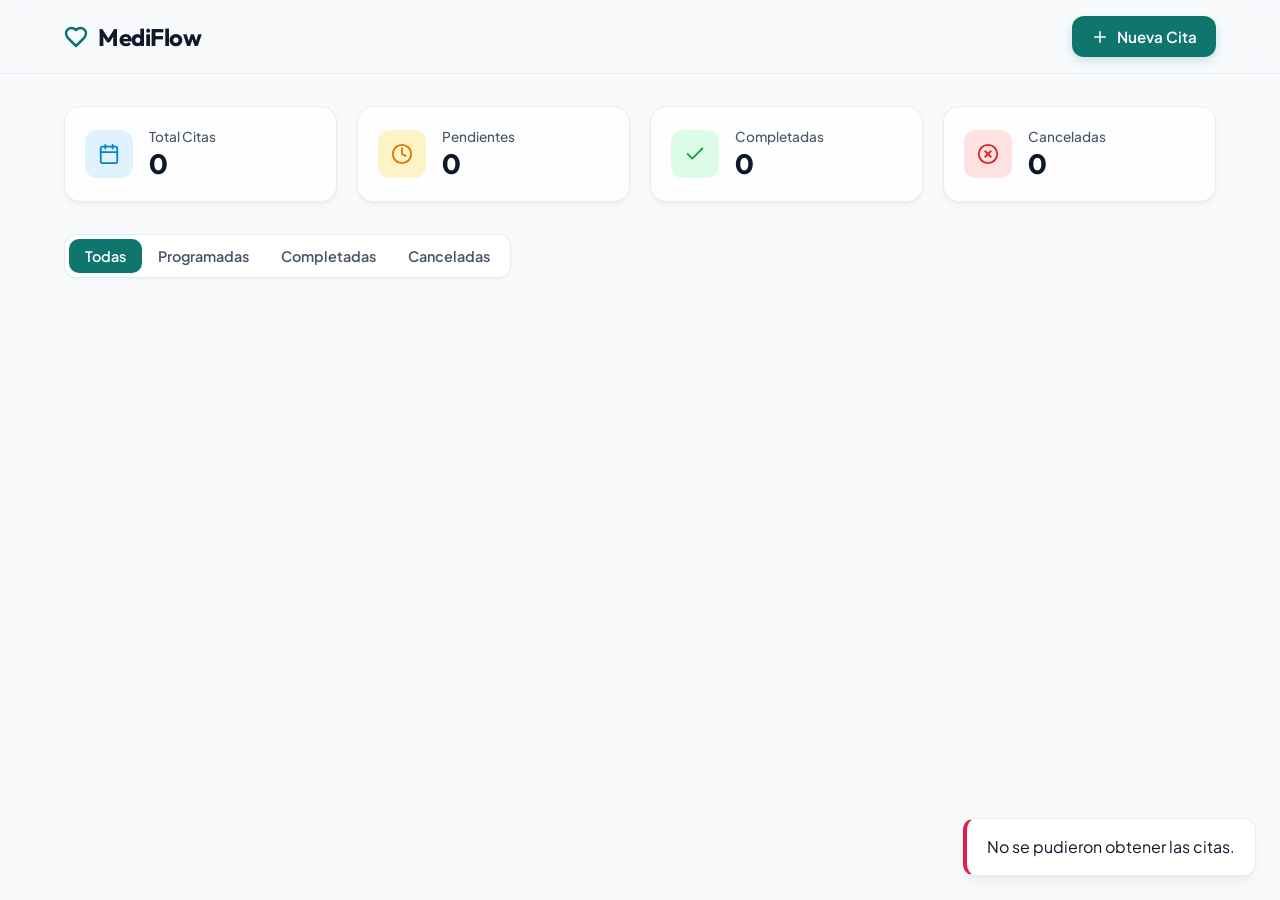
==== public/index.html @ ea6bb390 "Se ha implementado la parte de cliente con el directorio public y corregido el archivo .gitignore" ====
<!DOCTYPE html>
<html lang="es">
<head>
  <meta charset="UTF-8">
  <meta name="viewport" content="width=device-width, initial-scale=1.0">
  <title>MediFlow - Gestión de Citas Médicas</title>
  <link rel="preconnect" href="https://fonts.googleapis.com">
  <link rel="preconnect" href="https://fonts.gstatic.com" crossorigin>
  <link href="https://fonts.googleapis.com/css2?family=Outfit:wght@300;400;500;600;700&family=Plus+Jakarta+Sans:wght@300;400;500;600;700&display=swap" rel="stylesheet">
  <link rel="stylesheet" href="styles.css">
</head>
<body>
  <!-- Header / Navigation -->
  <header class="app-header">
    <div class="header-container">
      <div class="logo">
        <svg xmlns="http://www.w3.org/2000/svg" width="24" height="24" viewBox="0 0 24 24" fill="none" stroke="currentColor" stroke-width="2.5" stroke-linecap="round" stroke-linejoin="round" class="logo-icon"><path d="M19 14c1.49-1.46 3-3.21 3-5.5A5.5 5.5 0 0 0 16.5 3c-1.76 0-3 .5-4.5 2-1.5-1.5-2.74-2-4.5-2A5.5 5.5 0 0 0 2 8.5c0 2.3 1.5 4.05 3 5.5l7 7Z"/></svg>
        <h1>MediFlow</h1>
      </div>
      <button class="btn btn-primary" id="btnOpenNewAppointment" aria-haspopup="dialog">
        <svg xmlns="http://www.w3.org/2000/svg" width="18" height="18" viewBox="0 0 24 24" fill="none" stroke="currentColor" stroke-width="2" stroke-linecap="round" stroke-linejoin="round"><path d="M5 12h14"/><path d="M12 5v14"/></svg>
        Nueva Cita
      </button>
    </div>
  </header>

  <!-- Main Container -->
  <main class="app-container">
    
    <!-- Stats Section -->
    <section class="stats-grid" aria-label="Estadísticas de citas">
      <div class="stat-card">
        <div class="stat-icon icon-blue">
          <svg xmlns="http://www.w3.org/2000/svg" width="22" height="22" viewBox="0 0 24 24" fill="none" stroke="currentColor" stroke-width="2" stroke-linecap="round" stroke-linejoin="round"><path d="M8 2v4"/><path d="M16 2v4"/><rect width="18" height="18" x="3" y="4" rx="2"/><path d="M3 10h18"/></svg>
        </div>
        <div class="stat-info">
          <span class="stat-label">Total Citas</span>
          <span class="stat-value" id="statTotal">0</span>
        </div>
      </div>
      
      <div class="stat-card">
        <div class="stat-icon icon-yellow">
          <svg xmlns="http://www.w3.org/2000/svg" width="22" height="22" viewBox="0 0 24 24" fill="none" stroke="currentColor" stroke-width="2" stroke-linecap="round" stroke-linejoin="round"><circle cx="12" cy="12" r="10"/><polyline points="12 6 12 12 16 14"/></svg>
        </div>
        <div class="stat-info">
          <span class="stat-label">Pendientes</span>
          <span class="stat-value" id="statScheduled">0</span>
        </div>
      </div>

      <div class="stat-card">
        <div class="stat-icon icon-green">
          <svg xmlns="http://www.w3.org/2000/svg" width="22" height="22" viewBox="0 0 24 24" fill="none" stroke="currentColor" stroke-width="2" stroke-linecap="round" stroke-linejoin="round"><path d="M20 6 9 17l-5-5"/></svg>
        </div>
        <div class="stat-info">
          <span class="stat-label">Completadas</span>
          <span class="stat-value" id="statCompleted">0</span>
        </div>
      </div>

      <div class="stat-card">
        <div class="stat-icon icon-red">
          <svg xmlns="http://www.w3.org/2000/svg" width="22" height="22" viewBox="0 0 24 24" fill="none" stroke="currentColor" stroke-width="2" stroke-linecap="round" stroke-linejoin="round"><circle cx="12" cy="12" r="10"/><path d="m15 9-6 6"/><path d="m9 9 6 6"/></svg>
        </div>
        <div class="stat-info">
          <span class="stat-label">Canceladas</span>
          <span class="stat-value" id="statCancelled">0</span>
        </div>
      </div>
    </section>

    <!-- Content Area & Controls -->
    <section class="content-header">
      <div class="filter-bar">
        <button class="filter-btn active" data-filter="all">Todas</button>
        <button class="filter-btn" data-filter="scheduled">Programadas</button>
        <button class="filter-btn" data-filter="completed">Completadas</button>
        <button class="filter-btn" data-filter="cancelled">Canceladas</button>
      </div>
    </section>

    <!-- Loading State -->
    <div id="loadingIndicator" class="loading-container">
      <div class="spinner"></div>
      <p>Cargando citas...</p>
    </div>

    <!-- Empty State -->
    <div id="emptyState" class="empty-state hidden">
      <svg xmlns="http://www.w3.org/2000/svg" width="64" height="64" viewBox="0 0 24 24" fill="none" stroke="currentColor" stroke-width="1.5" stroke-linecap="round" stroke-linejoin="round" class="empty-icon"><rect width="18" height="18" x="3" y="4" rx="2" ry="2"/><line x1="16" x2="16" y1="2" y2="6"/><line x1="8" x2="8" y1="2" y2="6"/><line x1="3" x2="21" y1="10" y2="10"/><path d="m9 16 2 2 4-4"/></svg>
      <h2>No hay citas registradas</h2>
      <p>Comienza programando tu primera consulta médica haciendo clic en "Nueva Cita".</p>
    </div>

    <!-- Grid / List of appointments -->
    <div id="appointmentsGrid" class="appointments-grid">
      <!-- Citas se renderizan dinámicamente aquí -->
    </div>
  </main>

  <!-- Notification Toast -->
  <div id="notificationToast" class="toast hidden" role="alert" aria-live="assertive"></div>

  <!-- Booking Modal Dialog -->
  <dialog id="appointmentModal" closedby="any" class="modal-dialog" aria-labelledby="modalTitle">
    <div class="modal-content">
      <header class="modal-header">
        <h2 id="modalTitle">Nueva Cita Médica</h2>
        <button class="btn-close" id="btnCloseModal" aria-label="Cerrar modal">
          <svg xmlns="http://www.w3.org/2000/svg" width="20" height="20" viewBox="0 0 24 24" fill="none" stroke="currentColor" stroke-width="2" stroke-linecap="round" stroke-linejoin="round"><path d="M18 6 6 18"/><path d="m6 6 12 12"/></svg>
        </button>
      </header>
      <form id="appointmentForm" class="modal-body" novalidate>
        <div class="form-group">
          <label for="patientName">Nombre del Paciente <span class="required">*</span></label>
          <input type="text" id="patientName" name="patientName" placeholder="Ej. Juan Pérez" required autocomplete="name">
          <span class="error-message" id="errorPatientName">El nombre es requerido.</span>
        </div>

        <div class="form-group">
          <label for="email">Correo Electrónico <span class="required">*</span></label>
          <input type="email" id="email" name="email" placeholder="Ej. juan@example.com" required autocomplete="email">
          <span class="error-message" id="errorEmail">Introduce un correo electrónico válido.</span>
        </div>

        <div class="form-row">
          <div class="form-group">
            <label for="date">Fecha <span class="required">*</span></label>
            <input type="date" id="date" name="date" required>
            <span class="error-message" id="errorDate">Selecciona una fecha válida.</span>
          </div>

          <div class="form-group">
            <label for="time">Hora <span class="required">*</span></label>
            <input type="time" id="time" name="time" required>
            <span class="error-message" id="errorTime">Selecciona una hora válida.</span>
          </div>
        </div>

        <div class="form-group">
          <label for="service">Servicio Médico <span class="required">*</span></label>
          <select id="service" name="service" required>
            <option value="" disabled selected>Selecciona una especialidad</option>
            <option value="Medicina General">Medicina General</option>
            <option value="Odontología">Odontología</option>
            <option value="Pediatría">Pediatría</option>
            <option value="Cardiología">Cardiología</option>
            <option value="Dermatología">Dermatología</option>
            <option value="Nutrición">Nutrición</option>
          </select>
          <span class="error-message" id="errorService">Por favor, selecciona un servicio.</span>
        </div>

        <div class="form-group">
          <label for="notes">Notas o Sintomatología</label>
          <textarea id="notes" name="notes" rows="3" placeholder="Describe brevemente el motivo de la consulta o notas relevantes..."></textarea>
        </div>

        <footer class="modal-actions">
          <button type="button" class="btn btn-secondary" id="btnCancelModal">Cancelar</button>
          <button type="submit" class="btn btn-primary">
            <svg xmlns="http://www.w3.org/2000/svg" width="16" height="16" viewBox="0 0 24 24" fill="none" stroke="currentColor" stroke-width="2.5" stroke-linecap="round" stroke-linejoin="round"><path d="M5 12h14"/><path d="M12 5v14"/></svg>
            Agendar Cita
          </button>
        </footer>
      </form>
    </div>
  </dialog>

  <!-- Delete Confirmation Dialog -->
  <dialog id="deleteConfirmModal" closedby="any" class="modal-dialog mini-modal" aria-labelledby="deleteModalTitle">
    <div class="modal-content">
      <header class="modal-header">
        <h2 id="deleteModalTitle">¿Eliminar Cita?</h2>
      </header>
      <div class="modal-body">
        <p>¿Estás seguro de que deseas eliminar esta cita? Esta acción no se puede deshacer.</p>
      </div>
      <footer class="modal-actions">
        <button type="button" class="btn btn-secondary" id="btnCancelDelete">Cancelar</button>
        <button type="button" class="btn btn-danger" id="btnConfirmDelete">Eliminar</button>
      </footer>
    </div>
  </dialog>

  <script src="app.js"></script>
</body>
</html>
---- public/styles.css ----
/* Design Tokens & Theme Setup */
:root {
  --font-title: 'Outfit', -apple-system, BlinkMacSystemFont, 'Segoe UI', Roboto, sans-serif;
  --font-body: 'Plus Jakarta Sans', -apple-system, BlinkMacSystemFont, 'Segoe UI', Roboto, sans-serif;

  /* Light Theme Colors (Sophisticated Slate & Teal) */
  --bg-primary: #f8fafc;
  --bg-secondary: #ffffff;
  --bg-card: rgba(255, 255, 255, 0.8);
  --bg-card-hover: rgba(255, 255, 255, 0.95);
  --border-color: rgba(226, 232, 240, 0.8);
  --text-primary: #0f172a;
  --text-secondary: #475569;
  --text-muted: #94a3b8;
  
  --primary-color: #0f766e;
  --primary-hover: #115e59;
  --primary-light: #f0fdfa;
  --primary-text: #ffffff;
  
  --danger-color: #e11d48;
  --danger-hover: #be123c;
  --danger-light: #fff1f2;
  
  /* Status Colors */
  --status-scheduled-bg: #fef3c7;
  --status-scheduled-text: #d97706;
  --status-completed-bg: #dcfce7;
  --status-completed-text: #15803d;
  --status-cancelled-bg: #fee2e2;
  --status-cancelled-text: #b91c1c;

  /* Card Icon Accents */
  --accent-blue-bg: #e0f2fe;
  --accent-blue: #0284c7;
  --accent-yellow-bg: #fef3c7;
  --accent-yellow: #d97706;
  --accent-green-bg: #dcfce7;
  --accent-green: #16a34a;
  --accent-red-bg: #fee2e2;
  --accent-red: #dc2626;

  /* Box Shadows & Blurs */
  --shadow-sm: 0 1px 2px 0 rgba(0, 0, 0, 0.05);
  --shadow-md: 0 4px 6px -1px rgba(0, 0, 0, 0.05), 0 2px 4px -2px rgba(0, 0, 0, 0.05);
  --shadow-lg: 0 10px 15px -3px rgba(0, 0, 0, 0.05), 0 4px 6px -4px rgba(0, 0, 0, 0.05);
  --shadow-premium: 0 20px 25px -5px rgba(15, 118, 110, 0.05), 0 8px 10px -6px rgba(15, 118, 110, 0.05);
  --glass-blur: blur(12px);
  --border-radius-sm: 8px;
  --border-radius-md: 12px;
  --border-radius-lg: 16px;
  --border-radius-xl: 24px;
}

@media (prefers-color-scheme: dark) {
  :root {
    /* Dark Theme Colors */
    --bg-primary: #0b0f19;
    --bg-secondary: #111827;
    --bg-card: rgba(17, 24, 39, 0.7);
    --bg-card-hover: rgba(17, 24, 39, 0.9);
    --border-color: rgba(31, 41, 55, 0.8);
    --text-primary: #f9fafb;
    --text-secondary: #9ca3af;
    --text-muted: #6b7280;

    --primary-color: #14b8a6;
    --primary-hover: #2dd4bf;
    --primary-light: rgba(20, 184, 166, 0.1);
    
    --danger-color: #f43f5e;
    --danger-hover: #fb7185;
    --danger-light: rgba(244, 63, 94, 0.1);

    /* Status Colors (Dark mode adjusted) */
    --status-scheduled-bg: rgba(217, 119, 6, 0.15);
    --status-scheduled-text: #fbbf24;
    --status-completed-bg: rgba(22, 163, 74, 0.15);
    --status-completed-text: #4ade80;
    --status-cancelled-bg: rgba(220, 38, 38, 0.15);
    --status-cancelled-text: #f87171;

    /* Card Icon Accents (Dark Mode) */
    --accent-blue-bg: rgba(2, 132, 199, 0.15);
    --accent-blue: #38bdf8;
    --accent-yellow-bg: rgba(217, 119, 6, 0.15);
    --accent-yellow: #fbbf24;
    --accent-green-bg: rgba(22, 163, 74, 0.15);
    --accent-green: #4ade80;
    --accent-red-bg: rgba(220, 38, 38, 0.15);
    --accent-red: #f87171;

    --shadow-premium: 0 20px 25px -5px rgba(0, 0, 0, 0.3), 0 8px 10px -6px rgba(0, 0, 0, 0.3);
  }
}

/* Base resets & styles */
* {
  margin: 0;
  padding: 0;
  box-sizing: border-box;
}

body {
  font-family: var(--font-body);
  background-color: var(--bg-primary);
  color: var(--text-primary);
  min-height: 100vh;
  line-height: 1.5;
  transition: background-color 0.3s ease, color 0.3s ease;
  overflow-x: hidden;
}

/* Buttons */
.btn {
  display: inline-flex;
  align-items: center;
  justify-content: center;
  gap: 8px;
  font-family: var(--font-body);
  font-weight: 600;
  font-size: 0.95rem;
  padding: 10px 18px;
  border-radius: var(--border-radius-md);
  border: 1px solid transparent;
  cursor: pointer;
  transition: all 0.2s cubic-bezier(0.4, 0, 0.2, 1);
  text-decoration: none;
}

.btn-primary {
  background-color: var(--primary-color);
  color: var(--primary-text);
  box-shadow: 0 4px 10px rgba(15, 118, 110, 0.2);
}

.btn-primary:hover {
  background-color: var(--primary-hover);
  transform: translateY(-1px);
  box-shadow: 0 6px 14px rgba(15, 118, 110, 0.3);
}

.btn-secondary {
  background-color: transparent;
  border-color: var(--border-color);
  color: var(--text-secondary);
}

.btn-secondary:hover {
  background-color: var(--border-color);
  color: var(--text-primary);
}

.btn-danger {
  background-color: var(--danger-color);
  color: #fff;
  box-shadow: 0 4px 10px rgba(225, 29, 72, 0.2);
}

.btn-danger:hover {
  background-color: var(--danger-hover);
  transform: translateY(-1px);
  box-shadow: 0 6px 14px rgba(225, 29, 72, 0.3);
}

/* Header */
.app-header {
  position: sticky;
  top: 0;
  z-index: 10;
  background-color: rgba(248, 250, 252, 0.7);
  backdrop-filter: var(--glass-blur);
  -webkit-backdrop-filter: var(--glass-blur);
  border-bottom: 1px solid var(--border-color);
  transition: background-color 0.3s ease, border-color 0.3s ease;
}

@media (prefers-color-scheme: dark) {
  .app-header {
    background-color: rgba(11, 15, 25, 0.7);
  }
}

.header-container {
  max-width: 1200px;
  margin: 0 auto;
  padding: 16px 24px;
  display: flex;
  justify-content: space-between;
  align-items: center;
}

.logo {
  display: flex;
  align-items: center;
  gap: 10px;
}

.logo-icon {
  color: var(--primary-color);
  animation: heartbeat 2s infinite ease-in-out;
}

.logo h1 {
  font-family: var(--font-title);
  font-size: 1.5rem;
  font-weight: 700;
  letter-spacing: -0.5px;
  color: var(--text-primary);
}

/* Container */
.app-container {
  max-width: 1200px;
  margin: 0 auto;
  padding: 32px 24px;
  display: flex;
  flex-direction: column;
  gap: 32px;
}

/* Stats Section */
.stats-grid {
  display: grid;
  grid-template-columns: repeat(auto-fit, minmax(220px, 1fr));
  gap: 20px;
}

.stat-card {
  background-color: var(--bg-card);
  backdrop-filter: var(--glass-blur);
  -webkit-backdrop-filter: var(--glass-blur);
  border: 1px solid var(--border-color);
  border-radius: var(--border-radius-lg);
  padding: 20px;
  display: flex;
  align-items: center;
  gap: 16px;
  box-shadow: var(--shadow-md);
  transition: transform 0.2s ease, box-shadow 0.2s ease, background-color 0.3s ease;
}

.stat-card:hover {
  transform: translateY(-2px);
  box-shadow: var(--shadow-lg);
}

.stat-icon {
  width: 48px;
  height: 48px;
  border-radius: var(--border-radius-md);
  display: flex;
  align-items: center;
  justify-content: center;
}

.icon-blue { background-color: var(--accent-blue-bg); color: var(--accent-blue); }
.icon-yellow { background-color: var(--accent-yellow-bg); color: var(--accent-yellow); }
.icon-green { background-color: var(--accent-green-bg); color: var(--accent-green); }
.icon-red { background-color: var(--accent-red-bg); color: var(--accent-red); }

.stat-info {
  display: flex;
  flex-direction: column;
}

.stat-label {
  font-size: 0.85rem;
  font-weight: 500;
  color: var(--text-secondary);
}

.stat-value {
  font-family: var(--font-title);
  font-size: 1.75rem;
  font-weight: 700;
  color: var(--text-primary);
  line-height: 1.2;
}

/* Content Header & Filter Bar */
.content-header {
  display: flex;
  justify-content: space-between;
  align-items: center;
  flex-wrap: wrap;
  gap: 16px;
}

.filter-bar {
  display: flex;
  background-color: var(--bg-secondary);
  border: 1px solid var(--border-color);
  padding: 4px;
  border-radius: var(--border-radius-md);
  box-shadow: var(--shadow-sm);
}

.filter-btn {
  font-family: var(--font-body);
  font-weight: 600;
  font-size: 0.9rem;
  padding: 8px 16px;
  border: none;
  background: transparent;
  color: var(--text-secondary);
  border-radius: calc(var(--border-radius-md) - 2px);
  cursor: pointer;
  transition: all 0.2s ease;
}

.filter-btn:hover {
  color: var(--text-primary);
}

.filter-btn.active {
  background-color: var(--primary-color);
  color: var(--primary-text);
  box-shadow: var(--shadow-sm);
}

/* Loading & Empty State */
.loading-container {
  display: flex;
  flex-direction: column;
  align-items: center;
  justify-content: center;
  padding: 64px 0;
  gap: 16px;
}

.spinner {
  width: 40px;
  height: 40px;
  border: 3px solid var(--border-color);
  border-top-color: var(--primary-color);
  border-radius: 50%;
  animation: spin 1s linear infinite;
}

.empty-state {
  text-align: center;
  padding: 64px 24px;
  background-color: var(--bg-card);
  backdrop-filter: var(--glass-blur);
  border: 1px solid var(--border-color);
  border-radius: var(--border-radius-xl);
  max-width: 500px;
  margin: 0 auto;
  box-shadow: var(--shadow-md);
}

.empty-icon {
  color: var(--text-muted);
  margin-bottom: 16px;
}

.empty-state h2 {
  font-family: var(--font-title);
  font-size: 1.5rem;
  font-weight: 600;
  margin-bottom: 8px;
}

.empty-state p {
  color: var(--text-secondary);
}

/* Appointments Grid */
.appointments-grid {
  display: grid;
  grid-template-columns: repeat(auto-fill, minmax(320px, 1fr));
  gap: 24px;
  perspective: 1000px;
}

/* Card */
.appointment-card {
  background-color: var(--bg-card);
  backdrop-filter: var(--glass-blur);
  -webkit-backdrop-filter: var(--glass-blur);
  border: 1px solid var(--border-color);
  border-radius: var(--border-radius-lg);
  padding: 24px;
  display: flex;
  flex-direction: column;
  gap: 20px;
  box-shadow: var(--shadow-md);
  transition: all 0.3s cubic-bezier(0.4, 0, 0.2, 1);
  position: relative;
  overflow: hidden;
}

.appointment-card:hover {
  transform: translateY(-4px) scale(1.01);
  box-shadow: var(--shadow-premium);
  background-color: var(--bg-card-hover);
}

.appointment-card::before {
  content: '';
  position: absolute;
  top: 0;
  left: 0;
  width: 4px;
  height: 100%;
  background-color: var(--card-accent, var(--primary-color));
}

.card-header {
  display: flex;
  justify-content: space-between;
  align-items: flex-start;
  gap: 12px;
}

.patient-info {
  display: flex;
  flex-direction: column;
}

.patient-name {
  font-family: var(--font-title);
  font-size: 1.2rem;
  font-weight: 600;
  color: var(--text-primary);
}

.patient-email {
  font-size: 0.85rem;
  color: var(--text-muted);
}

.status-pill {
  font-size: 0.75rem;
  font-weight: 700;
  text-transform: uppercase;
  letter-spacing: 0.5px;
  padding: 4px 10px;
  border-radius: 9999px;
  white-space: nowrap;
}

.status-scheduled { background-color: var(--status-scheduled-bg); color: var(--status-scheduled-text); }
.status-completed { background-color: var(--status-completed-bg); color: var(--status-completed-text); }
.status-cancelled { background-color: var(--status-cancelled-bg); color: var(--status-cancelled-text); }

.card-details {
  display: flex;
  flex-direction: column;
  gap: 10px;
  border-top: 1px dashed var(--border-color);
  border-bottom: 1px dashed var(--border-color);
  padding: 16px 0;
}

.detail-item {
  display: flex;
  align-items: center;
  gap: 10px;
  font-size: 0.9rem;
  color: var(--text-secondary);
}

.detail-item svg {
  color: var(--text-muted);
  flex-shrink: 0;
}

.card-notes {
  font-size: 0.9rem;
  color: var(--text-secondary);
  background-color: var(--bg-primary);
  padding: 10px 14px;
  border-radius: var(--border-radius-sm);
  border-left: 3px solid var(--border-color);
  font-style: italic;
  word-break: break-word;
}

.card-actions {
  display: flex;
  justify-content: flex-end;
  align-items: center;
  gap: 12px;
  margin-top: auto;
}

.action-btn-icon {
  background: transparent;
  border: 1px solid var(--border-color);
  color: var(--text-secondary);
  width: 36px;
  height: 36px;
  border-radius: var(--border-radius-sm);
  display: flex;
  align-items: center;
  justify-content: center;
  cursor: pointer;
  transition: all 0.2s ease;
}

.action-btn-icon:hover {
  background-color: var(--border-color);
  color: var(--text-primary);
}

.action-btn-icon.complete:hover {
  background-color: var(--status-completed-bg);
  border-color: var(--status-completed-text);
  color: var(--status-completed-text);
}

.action-btn-icon.cancel:hover {
  background-color: var(--status-cancelled-bg);
  border-color: var(--status-cancelled-text);
  color: var(--status-cancelled-text);
}

.action-btn-icon.delete:hover {
  background-color: var(--danger-light);
  border-color: var(--danger-color);
  color: var(--danger-color);
}

/* Modals */
.modal-dialog {
  border: none;
  background: transparent;
  max-width: 500px;
  width: 90%;
  margin: auto;
  outline: none;
  border-radius: var(--border-radius-xl);
  overflow: visible;
}

.modal-dialog.mini-modal {
  max-width: 400px;
}

.modal-dialog::backdrop {
  background-color: rgba(15, 23, 42, 0.4);
  backdrop-filter: var(--glass-blur);
  -webkit-backdrop-filter: var(--glass-blur);
  animation: fade-in 0.3s ease;
}

.modal-content {
  background-color: var(--bg-secondary);
  border: 1px solid var(--border-color);
  border-radius: var(--border-radius-xl);
  box-shadow: 0 25px 50px -12px rgba(0, 0, 0, 0.25);
  animation: slide-up 0.3s cubic-bezier(0.16, 1, 0.3, 1);
  overflow: hidden;
}

.modal-header {
  padding: 24px;
  border-bottom: 1px solid var(--border-color);
  display: flex;
  justify-content: space-between;
  align-items: center;
}

.modal-header h2 {
  font-family: var(--font-title);
  font-size: 1.4rem;
  font-weight: 700;
  color: var(--text-primary);
}

.btn-close {
  background: transparent;
  border: none;
  color: var(--text-muted);
  cursor: pointer;
  transition: color 0.2s ease;
  display: flex;
  align-items: center;
}

.btn-close:hover {
  color: var(--text-primary);
}

.modal-body {
  padding: 24px;
  display: flex;
  flex-direction: column;
  gap: 20px;
}

.form-group {
  display: flex;
  flex-direction: column;
  gap: 6px;
}

.form-group label {
  font-size: 0.85rem;
  font-weight: 600;
  color: var(--text-secondary);
}

.required {
  color: var(--danger-color);
}

.form-group input,
.form-group select,
.form-group textarea {
  font-family: var(--font-body);
  font-size: 0.95rem;
  padding: 10px 14px;
  border-radius: var(--border-radius-md);
  border: 1px solid var(--border-color);
  background-color: var(--bg-primary);
  color: var(--text-primary);
  outline: none;
  transition: all 0.2s ease;
  width: 100%;
}

.form-group input:focus,
.form-group select:focus,
.form-group textarea:focus {
  border-color: var(--primary-color);
  box-shadow: 0 0 0 3px var(--primary-light);
}

.form-row {
  display: grid;
  grid-template-columns: 1fr 1fr;
  gap: 16px;
}

.form-group input.invalid,
.form-group select.invalid {
  border-color: var(--danger-color);
  box-shadow: 0 0 0 3px var(--danger-light);
}

.error-message {
  font-size: 0.8rem;
  color: var(--danger-color);
  display: none;
  margin-top: 2px;
}

.error-message.visible {
  display: block;
}

.modal-actions {
  display: flex;
  justify-content: flex-end;
  gap: 12px;
  border-top: 1px solid var(--border-color);
  padding: 20px 24px;
  background-color: var(--bg-primary);
}

/* Notification Toast */
.toast {
  position: fixed;
  bottom: 24px;
  right: 24px;
  z-index: 100;
  background-color: var(--bg-secondary);
  border: 1px solid var(--border-color);
  padding: 16px 20px;
  border-radius: var(--border-radius-md);
  box-shadow: var(--shadow-lg);
  display: flex;
  align-items: center;
  gap: 12px;
  max-width: 350px;
  transition: all 0.3s ease;
  animation: slide-in 0.3s ease;
}

.toast.hidden {
  display: none;
}

.toast.success {
  border-left: 4px solid var(--accent-green);
}

.toast.error {
  border-left: 4px solid var(--danger-color);
}

/* Utility Helpers */
.hidden {
  display: none !important;
}

/* Animations */
@keyframes heartbeat {
  0% { transform: scale(1); }
  14% { transform: scale(1.12); }
  28% { transform: scale(1); }
  42% { transform: scale(1.12); }
  70% { transform: scale(1); }
}

@keyframes spin {
  to { transform: rotate(360deg); }
}

@keyframes fade-in {
  from { opacity: 0; }
  to { opacity: 1; }
}

@keyframes slide-up {
  from { transform: translateY(20px); opacity: 0; }
  to { transform: translateY(0); opacity: 1; }
}

@keyframes slide-in {
  from { transform: translateX(100px); opacity: 0; }
  to { transform: translateX(0); opacity: 1; }
}
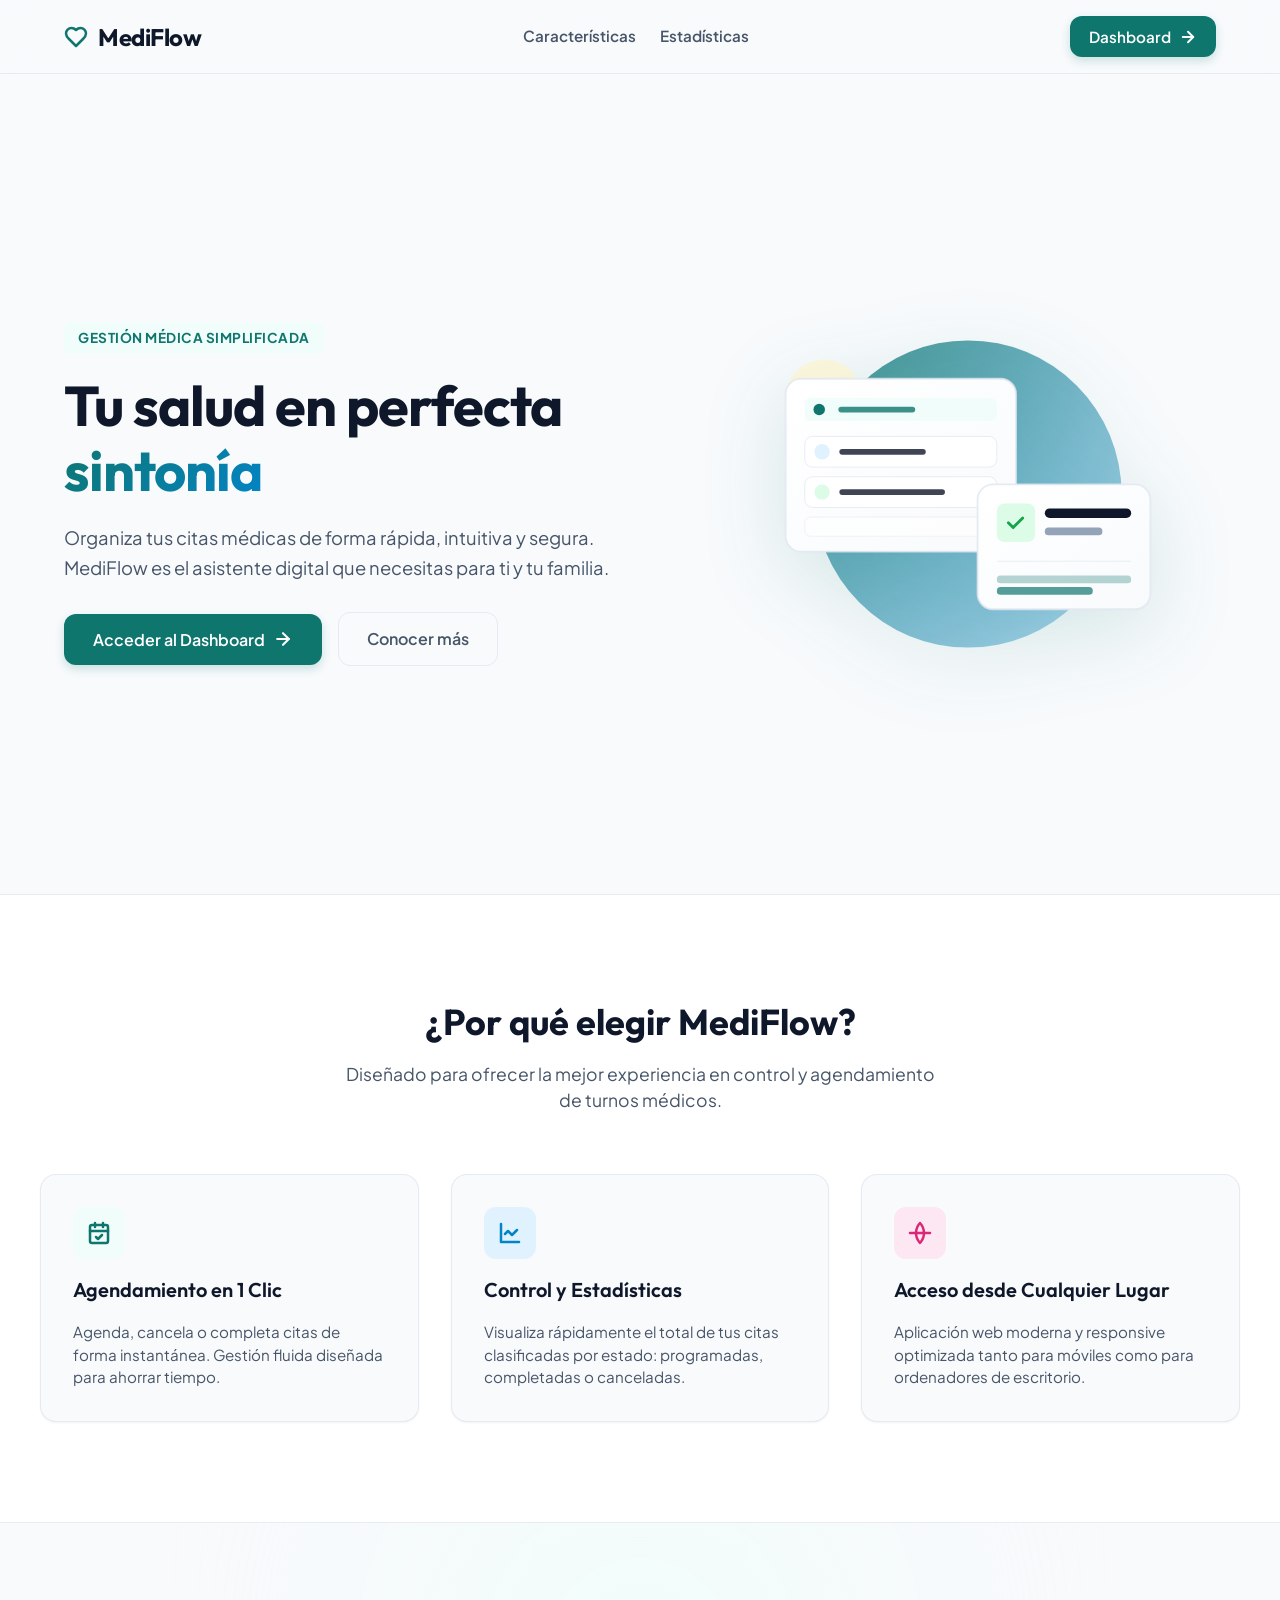
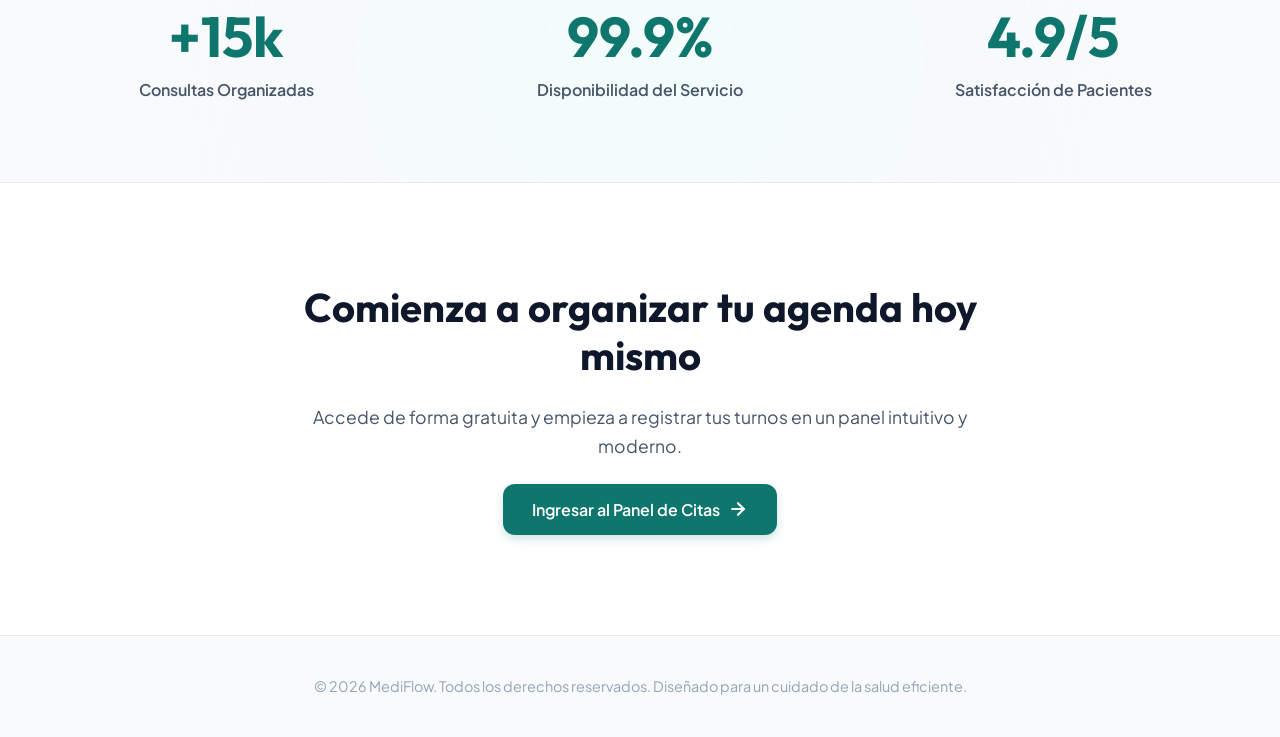
==== commit 39b53749: "feat: se ha implementado una landing page para el inicio de la aplicación y se ha movido el dashboar" ====
--- a/public/index.html
+++ b/public/index.html
@@ -10,94 +10,269 @@
   <link rel="stylesheet" href="styles.css">
 </head>
 <body>
-  <!-- Header / Navigation -->
-  <header class="app-header">
-    <div class="header-container">
-      <div class="logo">
-        <svg xmlns="http://www.w3.org/2000/svg" width="24" height="24" viewBox="0 0 24 24" fill="none" stroke="currentColor" stroke-width="2.5" stroke-linecap="round" stroke-linejoin="round" class="logo-icon"><path d="M19 14c1.49-1.46 3-3.21 3-5.5A5.5 5.5 0 0 0 16.5 3c-1.76 0-3 .5-4.5 2-1.5-1.5-2.74-2-4.5-2A5.5 5.5 0 0 0 2 8.5c0 2.3 1.5 4.05 3 5.5l7 7Z"/></svg>
-        <h1>MediFlow</h1>
-      </div>
-      <button class="btn btn-primary" id="btnOpenNewAppointment" aria-haspopup="dialog">
-        <svg xmlns="http://www.w3.org/2000/svg" width="18" height="18" viewBox="0 0 24 24" fill="none" stroke="currentColor" stroke-width="2" stroke-linecap="round" stroke-linejoin="round"><path d="M5 12h14"/><path d="M12 5v14"/></svg>
-        Nueva Cita
-      </button>
-    </div>
-  </header>
-
-  <!-- Main Container -->
-  <main class="app-container">
-    
+  <!-- VIEW: LANDING PAGE -->
+  <div id="landingView" class="view">
+    <!-- Header / Navigation -->
+    <header class="app-header">
+      <div class="header-container">
+        <div class="logo clickable-logo" onclick="navigateTo('/')">
+          <svg xmlns="http://www.w3.org/2000/svg" width="24" height="24" viewBox="0 0 24 24" fill="none" stroke="currentColor" stroke-width="2.5" stroke-linecap="round" stroke-linejoin="round" class="logo-icon"><path d="M19 14c1.49-1.46 3-3.21 3-5.5A5.5 5.5 0 0 0 16.5 3c-1.76 0-3 .5-4.5 2-1.5-1.5-2.74-2-4.5-2A5.5 5.5 0 0 0 2 8.5c0 2.3 1.5 4.05 3 5.5l7 7Z"/></svg>
+          <h1>MediFlow</h1>
+        </div>
+        <nav class="landing-nav">
+          <a href="#features" class="nav-link" onclick="event.preventDefault(); document.getElementById('features').scrollIntoView({ behavior: 'smooth' });">Características</a>
+          <a href="#stats" class="nav-link" onclick="event.preventDefault(); document.getElementById('stats').scrollIntoView({ behavior: 'smooth' });">Estadísticas</a>
+        </nav>
+        <button class="btn btn-primary" onclick="navigateTo('/home')">
+          Dashboard
+          <svg xmlns="http://www.w3.org/2000/svg" width="18" height="18" viewBox="0 0 24 24" fill="none" stroke="currentColor" stroke-width="2.5" stroke-linecap="round" stroke-linejoin="round"><path d="M5 12h14"/><path d="m12 5 7 7-7 7"/></svg>
+        </button>
+      </div>
+    </header>
+
+    <!-- Hero Section -->
+    <section class="landing-hero">
+      <div class="hero-container">
+        <div class="hero-content">
+          <span class="hero-tag">Gestión Médica Simplificada</span>
+          <h2 class="hero-title">Tu salud en perfecta <span class="gradient-text">sintonía</span></h2>
+          <p class="hero-subtitle">Organiza tus citas médicas de forma rápida, intuitiva y segura. MediFlow es el asistente digital que necesitas para ti y tu familia.</p>
+          <div class="hero-actions">
+            <button class="btn btn-primary btn-lg" onclick="navigateTo('/home')">
+              Acceder al Dashboard
+              <svg xmlns="http://www.w3.org/2000/svg" width="20" height="20" viewBox="0 0 24 24" fill="none" stroke="currentColor" stroke-width="2.5" stroke-linecap="round" stroke-linejoin="round"><path d="M5 12h14"/><path d="m12 5 7 7-7 7"/></svg>
+            </button>
+            <a href="#features" class="btn btn-secondary btn-lg" onclick="event.preventDefault(); document.getElementById('features').scrollIntoView({ behavior: 'smooth' });">Conocer más</a>
+          </div>
+        </div>
+        <div class="hero-graphic">
+          <svg viewBox="0 0 500 400" fill="none" xmlns="http://www.w3.org/2000/svg" class="animated-hero-svg">
+            <defs>
+              <linearGradient id="circleGrad" x1="0%" y1="0%" x2="100%" y2="100%">
+                <stop offset="0%" stop-color="var(--primary-color)" stop-opacity="0.8"/>
+                <stop offset="100%" stop-color="var(--accent-blue)" stop-opacity="0.3"/>
+              </linearGradient>
+              <linearGradient id="cardGrad" x1="0%" y1="0%" x2="100%" y2="100%">
+                <stop offset="0%" stop-color="var(--bg-secondary)"/>
+                <stop offset="100%" stop-color="var(--bg-primary)"/>
+              </linearGradient>
+            </defs>
+            <circle cx="250" cy="200" r="160" fill="url(#circleGrad)" />
+            <circle cx="100" cy="100" r="40" fill="var(--accent-yellow-bg)" opacity="0.6"/>
+            
+            <!-- Calendar Card Mockup -->
+            <g class="svg-floating-card-1">
+              <rect x="60" y="80" width="240" height="180" rx="16" fill="url(#cardGrad)" stroke="var(--border-color)" stroke-width="2" />
+              <!-- Calendar Header -->
+              <rect x="80" y="100" width="200" height="24" rx="6" fill="var(--primary-light)"/>
+              <circle cx="95" cy="112" r="6" fill="var(--primary-color)"/>
+              <rect x="115" y="109" width="80" height="6" rx="3" fill="var(--primary-color)" opacity="0.8"/>
+              
+              <!-- Calendar Items -->
+              <rect x="80" y="140" width="200" height="32" rx="8" fill="var(--bg-secondary)" stroke="var(--border-color)"/>
+              <circle cx="98" cy="156" r="8" fill="var(--accent-blue-bg)"/>
+              <rect x="116" y="153" width="90" height="6" rx="3" fill="var(--text-primary)" opacity="0.8"/>
+              
+              <rect x="80" y="182" width="200" height="32" rx="8" fill="var(--bg-secondary)" stroke="var(--border-color)"/>
+              <circle cx="98" cy="198" r="8" fill="var(--accent-green-bg)"/>
+              <rect x="116" y="195" width="110" height="6" rx="3" fill="var(--text-primary)" opacity="0.8"/>
+
+              <rect x="80" y="224" width="200" height="20" rx="6" fill="var(--bg-secondary)" stroke="var(--border-color)" opacity="0.7"/>
+            </g>
+
+            <!-- Stats/Overlay Mockup -->
+            <g class="svg-floating-card-2">
+              <rect x="260" y="190" width="180" height="130" rx="16" fill="url(#cardGrad)" stroke="var(--border-color)" stroke-width="2" />
+              <rect x="280" y="210" width="40" height="40" rx="8" fill="var(--accent-green-bg)"/>
+              <path d="M292 230L297 235L307 225" stroke="var(--accent-green)" stroke-width="3" stroke-linecap="round" stroke-linejoin="round"/>
+              <rect x="330" y="215" width="90" height="10" rx="5" fill="var(--text-primary)"/>
+              <rect x="330" y="235" width="60" height="8" rx="4" fill="var(--text-muted)"/>
+              
+              <line x1="280" y1="270" x2="420" y2="270" stroke="var(--border-color)" stroke-width="1"/>
+              
+              <rect x="280" y="285" width="140" height="8" rx="4" fill="var(--primary-color)" opacity="0.3"/>
+              <rect x="280" y="297" width="100" height="8" rx="4" fill="var(--primary-color)" opacity="0.7"/>
+            </g>
+          </svg>
+        </div>
+      </div>
+    </section>
+
+    <!-- Features Section -->
+    <section id="features" class="landing-features">
+      <div class="section-container">
+        <h3 class="section-title">¿Por qué elegir MediFlow?</h3>
+        <p class="section-subtitle">Diseñado para ofrecer la mejor experiencia en control y agendamiento de turnos médicos.</p>
+        
+        <div class="features-grid">
+          <!-- Card 1 -->
+          <div class="feature-card">
+            <div class="feature-icon icon-teal">
+              <svg xmlns="http://www.w3.org/2000/svg" width="24" height="24" viewBox="0 0 24 24" fill="none" stroke="currentColor" stroke-width="2.5" stroke-linecap="round" stroke-linejoin="round"><rect width="18" height="18" x="3" y="4" rx="2" ry="2"/><line x1="16" x2="16" y1="2" y2="6"/><line x1="8" x2="8" y1="2" y2="6"/><line x1="3" x2="21" y1="10" y2="10"/><path d="m9 16 2 2 4-4"/></svg>
+            </div>
+            <h4>Agendamiento en 1 Clic</h4>
+            <p>Agenda, cancela o completa citas de forma instantánea. Gestión fluida diseñada para ahorrar tiempo.</p>
+          </div>
+
+          <!-- Card 2 -->
+          <div class="feature-card">
+            <div class="feature-icon icon-indigo">
+              <svg xmlns="http://www.w3.org/2000/svg" width="24" height="24" viewBox="0 0 24 24" fill="none" stroke="currentColor" stroke-width="2.5" stroke-linecap="round" stroke-linejoin="round"><path d="M3 3v18h18"/><path d="m19 9-5 5-4-4-3 3"/></svg>
+            </div>
+            <h4>Control y Estadísticas</h4>
+            <p>Visualiza rápidamente el total de tus citas clasificadas por estado: programadas, completadas o canceladas.</p>
+          </div>
+
+          <!-- Card 3 -->
+          <div class="feature-card">
+            <div class="feature-icon icon-pink">
+              <svg xmlns="http://www.w3.org/2000/svg" width="24" height="24" viewBox="0 0 24 24" fill="none" stroke="currentColor" stroke-width="2.5" stroke-linecap="round" stroke-linejoin="round"><path d="M12 2a15.3 15.3 0 0 1 4 10 15.3 15.3 0 0 1-4 10 15.3 15.3 0 0 1-4-10 15.3 15.3 0 0 1 4-10z"/><path d="M2 12h20"/></svg>
+            </div>
+            <h4>Acceso desde Cualquier Lugar</h4>
+            <p>Aplicación web moderna y responsive optimizada tanto para móviles como para ordenadores de escritorio.</p>
+          </div>
+        </div>
+      </div>
+    </section>
+
     <!-- Stats Section -->
-    <section class="stats-grid" aria-label="Estadísticas de citas">
-      <div class="stat-card">
-        <div class="stat-icon icon-blue">
-          <svg xmlns="http://www.w3.org/2000/svg" width="22" height="22" viewBox="0 0 24 24" fill="none" stroke="currentColor" stroke-width="2" stroke-linecap="round" stroke-linejoin="round"><path d="M8 2v4"/><path d="M16 2v4"/><rect width="18" height="18" x="3" y="4" rx="2"/><path d="M3 10h18"/></svg>
-        </div>
-        <div class="stat-info">
-          <span class="stat-label">Total Citas</span>
-          <span class="stat-value" id="statTotal">0</span>
-        </div>
-      </div>
+    <section id="stats" class="landing-stats">
+      <div class="stats-bg-blur"></div>
+      <div class="section-container">
+        <div class="landing-stats-grid">
+          <div class="landing-stat-item">
+            <span class="landing-stat-number">+15k</span>
+            <span class="landing-stat-desc">Consultas Organizadas</span>
+          </div>
+          <div class="landing-stat-item">
+            <span class="landing-stat-number">99.9%</span>
+            <span class="landing-stat-desc">Disponibilidad del Servicio</span>
+          </div>
+          <div class="landing-stat-item">
+            <span class="landing-stat-number">4.9/5</span>
+            <span class="landing-stat-desc">Satisfacción de Pacientes</span>
+          </div>
+        </div>
+      </div>
+    </section>
+
+    <!-- CTA Final Section -->
+    <section class="landing-cta">
+      <div class="cta-container">
+        <h3>Comienza a organizar tu agenda hoy mismo</h3>
+        <p>Accede de forma gratuita y empieza a registrar tus turnos en un panel intuitivo y moderno.</p>
+        <button class="btn btn-primary btn-lg" onclick="navigateTo('/home')">
+          Ingresar al Panel de Citas
+          <svg xmlns="http://www.w3.org/2000/svg" width="20" height="20" viewBox="0 0 24 24" fill="none" stroke="currentColor" stroke-width="2.5" stroke-linecap="round" stroke-linejoin="round"><path d="M5 12h14"/><path d="m12 5 7 7-7 7"/></svg>
+        </button>
+      </div>
+    </section>
+
+    <!-- Landing Footer -->
+    <footer class="landing-footer">
+      <div class="footer-container">
+        <p>&copy; 2026 MediFlow. Todos los derechos reservados. Diseñado para un cuidado de la salud eficiente.</p>
+      </div>
+    </footer>
+  </div>
+
+  <!-- VIEW: DASHBOARD -->
+  <div id="dashboardView" class="view hidden">
+    <!-- Header / Navigation -->
+    <header class="app-header">
+      <div class="header-container">
+        <div class="logo clickable-logo" onclick="navigateTo('/')">
+          <svg xmlns="http://www.w3.org/2000/svg" width="24" height="24" viewBox="0 0 24 24" fill="none" stroke="currentColor" stroke-width="2.5" stroke-linecap="round" stroke-linejoin="round" class="logo-icon"><path d="M19 14c1.49-1.46 3-3.21 3-5.5A5.5 5.5 0 0 0 16.5 3c-1.76 0-3 .5-4.5 2-1.5-1.5-2.74-2-4.5-2A5.5 5.5 0 0 0 2 8.5c0 2.3 1.5 4.05 3 5.5l7 7Z"/></svg>
+          <h1>MediFlow</h1>
+        </div>
+        <nav class="dashboard-nav">
+          <a href="/" class="nav-link" onclick="event.preventDefault(); navigateTo('/')">
+            <svg xmlns="http://www.w3.org/2000/svg" width="18" height="18" viewBox="0 0 24 24" fill="none" stroke="currentColor" stroke-width="2" stroke-linecap="round" stroke-linejoin="round" style="margin-right: 4px; vertical-align: middle;"><path d="m3 9 9-7 9 7v11a2 2 0 0 1-2 2H5a2 2 0 0 1-2-2z"/><polyline points="9 22 9 12 15 12 15 22"/></svg>
+            Inicio
+          </a>
+        </nav>
+        <button class="btn btn-primary" id="btnOpenNewAppointment" aria-haspopup="dialog">
+          <svg xmlns="http://www.w3.org/2000/svg" width="18" height="18" viewBox="0 0 24 24" fill="none" stroke="currentColor" stroke-width="2.5" stroke-linecap="round" stroke-linejoin="round"><path d="M5 12h14"/><path d="M12 5v14"/></svg>
+          Nueva Cita
+        </button>
+      </div>
+    </header>
+
+    <!-- Main Container -->
+    <main class="app-container">
       
-      <div class="stat-card">
-        <div class="stat-icon icon-yellow">
-          <svg xmlns="http://www.w3.org/2000/svg" width="22" height="22" viewBox="0 0 24 24" fill="none" stroke="currentColor" stroke-width="2" stroke-linecap="round" stroke-linejoin="round"><circle cx="12" cy="12" r="10"/><polyline points="12 6 12 12 16 14"/></svg>
-        </div>
-        <div class="stat-info">
-          <span class="stat-label">Pendientes</span>
-          <span class="stat-value" id="statScheduled">0</span>
-        </div>
-      </div>
-
-      <div class="stat-card">
-        <div class="stat-icon icon-green">
-          <svg xmlns="http://www.w3.org/2000/svg" width="22" height="22" viewBox="0 0 24 24" fill="none" stroke="currentColor" stroke-width="2" stroke-linecap="round" stroke-linejoin="round"><path d="M20 6 9 17l-5-5"/></svg>
-        </div>
-        <div class="stat-info">
-          <span class="stat-label">Completadas</span>
-          <span class="stat-value" id="statCompleted">0</span>
-        </div>
-      </div>
-
-      <div class="stat-card">
-        <div class="stat-icon icon-red">
-          <svg xmlns="http://www.w3.org/2000/svg" width="22" height="22" viewBox="0 0 24 24" fill="none" stroke="currentColor" stroke-width="2" stroke-linecap="round" stroke-linejoin="round"><circle cx="12" cy="12" r="10"/><path d="m15 9-6 6"/><path d="m9 9 6 6"/></svg>
-        </div>
-        <div class="stat-info">
-          <span class="stat-label">Canceladas</span>
-          <span class="stat-value" id="statCancelled">0</span>
-        </div>
-      </div>
-    </section>
-
-    <!-- Content Area & Controls -->
-    <section class="content-header">
-      <div class="filter-bar">
-        <button class="filter-btn active" data-filter="all">Todas</button>
-        <button class="filter-btn" data-filter="scheduled">Programadas</button>
-        <button class="filter-btn" data-filter="completed">Completadas</button>
-        <button class="filter-btn" data-filter="cancelled">Canceladas</button>
-      </div>
-    </section>
-
-    <!-- Loading State -->
-    <div id="loadingIndicator" class="loading-container">
-      <div class="spinner"></div>
-      <p>Cargando citas...</p>
-    </div>
-
-    <!-- Empty State -->
-    <div id="emptyState" class="empty-state hidden">
-      <svg xmlns="http://www.w3.org/2000/svg" width="64" height="64" viewBox="0 0 24 24" fill="none" stroke="currentColor" stroke-width="1.5" stroke-linecap="round" stroke-linejoin="round" class="empty-icon"><rect width="18" height="18" x="3" y="4" rx="2" ry="2"/><line x1="16" x2="16" y1="2" y2="6"/><line x1="8" x2="8" y1="2" y2="6"/><line x1="3" x2="21" y1="10" y2="10"/><path d="m9 16 2 2 4-4"/></svg>
-      <h2>No hay citas registradas</h2>
-      <p>Comienza programando tu primera consulta médica haciendo clic en "Nueva Cita".</p>
-    </div>
-
-    <!-- Grid / List of appointments -->
-    <div id="appointmentsGrid" class="appointments-grid">
-      <!-- Citas se renderizan dinámicamente aquí -->
-    </div>
-  </main>
+      <!-- Stats Section -->
+      <section class="stats-grid" aria-label="Estadísticas de citas">
+        <div class="stat-card">
+          <div class="stat-icon icon-blue">
+            <svg xmlns="http://www.w3.org/2000/svg" width="22" height="22" viewBox="0 0 24 24" fill="none" stroke="currentColor" stroke-width="2" stroke-linecap="round" stroke-linejoin="round"><path d="M8 2v4"/><path d="M16 2v4"/><rect width="18" height="18" x="3" y="4" rx="2"/><path d="M3 10h18"/></svg>
+          </div>
+          <div class="stat-info">
+            <span class="stat-label">Total Citas</span>
+            <span class="stat-value" id="statTotal">0</span>
+          </div>
+        </div>
+        
+        <div class="stat-card">
+          <div class="stat-icon icon-yellow">
+            <svg xmlns="http://www.w3.org/2000/svg" width="22" height="22" viewBox="0 0 24 24" fill="none" stroke="currentColor" stroke-width="2" stroke-linecap="round" stroke-linejoin="round"><circle cx="12" cy="12" r="10"/><polyline points="12 6 12 12 16 14"/></svg>
+          </div>
+          <div class="stat-info">
+            <span class="stat-label">Pendientes</span>
+            <span class="stat-value" id="statScheduled">0</span>
+          </div>
+        </div>
+
+        <div class="stat-card">
+          <div class="stat-icon icon-green">
+            <svg xmlns="http://www.w3.org/2000/svg" width="22" height="22" viewBox="0 0 24 24" fill="none" stroke="currentColor" stroke-width="2" stroke-linecap="round" stroke-linejoin="round"><path d="M20 6 9 17l-5-5"/></svg>
+          </div>
+          <div class="stat-info">
+            <span class="stat-label">Completadas</span>
+            <span class="stat-value" id="statCompleted">0</span>
+          </div>
+        </div>
+
+        <div class="stat-card">
+          <div class="stat-icon icon-red">
+            <svg xmlns="http://www.w3.org/2000/svg" width="22" height="22" viewBox="0 0 24 24" fill="none" stroke="currentColor" stroke-width="2" stroke-linecap="round" stroke-linejoin="round"><circle cx="12" cy="12" r="10"/><path d="m15 9-6 6"/><path d="m9 9 6 6"/></svg>
+          </div>
+          <div class="stat-info">
+            <span class="stat-label">Canceladas</span>
+            <span class="stat-value" id="statCancelled">0</span>
+          </div>
+        </div>
+      </section>
+
+      <!-- Content Area & Controls -->
+      <section class="content-header">
+        <div class="filter-bar">
+          <button class="filter-btn active" data-filter="all">Todas</button>
+          <button class="filter-btn" data-filter="scheduled">Programadas</button>
+          <button class="filter-btn" data-filter="completed">Completadas</button>
+          <button class="filter-btn" data-filter="cancelled">Canceladas</button>
+        </div>
+      </section>
+
+      <!-- Loading State -->
+      <div id="loadingIndicator" class="loading-container">
+        <div class="spinner"></div>
+        <p>Cargando citas...</p>
+      </div>
+
+      <!-- Empty State -->
+      <div id="emptyState" class="empty-state hidden">
+        <svg xmlns="http://www.w3.org/2000/svg" width="64" height="64" viewBox="0 0 24 24" fill="none" stroke="currentColor" stroke-width="1.5" stroke-linecap="round" stroke-linejoin="round" class="empty-icon"><rect width="18" height="18" x="3" y="4" rx="2" ry="2"/><line x1="16" x2="16" y1="2" y2="6"/><line x1="8" x2="8" y1="2" y2="6"/><line x1="3" x2="21" y1="10" y2="10"/><path d="m9 16 2 2 4-4"/></svg>
+        <h2>No hay citas registradas</h2>
+        <p>Comienza programando tu primera consulta médica haciendo clic en "Nueva Cita".</p>
+      </div>
+
+      <!-- Grid / List of appointments -->
+      <div id="appointmentsGrid" class="appointments-grid">
+        <!-- Citas se renderizan dinámicamente aquí -->
+      </div>
+    </main>
+  </div>
 
   <!-- Notification Toast -->
   <div id="notificationToast" class="toast hidden" role="alert" aria-live="assertive"></div>
--- a/public/styles.css
+++ b/public/styles.css
@@ -724,3 +724,357 @@
   from { transform: translateX(100px); opacity: 0; }
   to { transform: translateX(0); opacity: 1; }
 }
+
+/* ----------------------------------------------------
+   Landing Page Styles
+   ---------------------------------------------------- */
+.clickable-logo {
+  cursor: pointer;
+  transition: opacity 0.2s ease;
+}
+
+.clickable-logo:hover {
+  opacity: 0.85;
+}
+
+.view {
+  animation: fade-in 0.35s ease-out;
+}
+
+.landing-nav, .dashboard-nav {
+  display: flex;
+  gap: 24px;
+  align-items: center;
+}
+
+.nav-link {
+  font-family: var(--font-body);
+  font-weight: 600;
+  color: var(--text-secondary);
+  text-decoration: none;
+  font-size: 0.95rem;
+  transition: color 0.2s ease;
+}
+
+.nav-link:hover {
+  color: var(--primary-color);
+}
+
+.landing-hero {
+  padding: 80px 24px 60px 24px;
+  max-width: 1200px;
+  margin: 0 auto;
+  min-height: calc(100vh - 80px);
+  display: flex;
+  align-items: center;
+}
+
+.hero-container {
+  display: grid;
+  grid-template-columns: 1.1fr 0.9fr;
+  gap: 48px;
+  align-items: center;
+  width: 100%;
+}
+
+.hero-content {
+  display: flex;
+  flex-direction: column;
+  align-items: flex-start;
+  gap: 20px;
+}
+
+.hero-tag {
+  background-color: var(--primary-light);
+  color: var(--primary-color);
+  padding: 6px 14px;
+  border-radius: var(--border-radius-sm);
+  font-size: 0.85rem;
+  font-weight: 700;
+  text-transform: uppercase;
+  letter-spacing: 0.5px;
+}
+
+.hero-title {
+  font-family: var(--font-title);
+  font-size: 3.5rem;
+  font-weight: 700;
+  line-height: 1.15;
+  letter-spacing: -1px;
+  color: var(--text-primary);
+}
+
+.hero-title .gradient-text {
+  background: linear-gradient(135deg, var(--primary-color), var(--accent-blue));
+  -webkit-background-clip: text;
+  -webkit-text-fill-color: transparent;
+}
+
+.hero-subtitle {
+  font-size: 1.15rem;
+  color: var(--text-secondary);
+  line-height: 1.6;
+}
+
+.hero-actions {
+  display: flex;
+  gap: 16px;
+  margin-top: 10px;
+  align-items: center;
+}
+
+.btn-lg {
+  padding: 14px 28px;
+  font-size: 1rem;
+  border-radius: var(--border-radius-md);
+}
+
+.hero-graphic {
+  display: flex;
+  justify-content: center;
+  align-items: center;
+  position: relative;
+}
+
+.animated-hero-svg {
+  width: 100%;
+  max-width: 480px;
+  height: auto;
+  filter: drop-shadow(0 20px 40px rgba(15, 118, 110, 0.15));
+}
+
+/* SVG floating animations */
+.svg-floating-card-1 {
+  animation: float-card-1 6s infinite ease-in-out;
+}
+
+.svg-floating-card-2 {
+  animation: float-card-2 6s infinite ease-in-out;
+}
+
+@keyframes float-card-1 {
+  0%, 100% { transform: translateY(0); }
+  50% { transform: translateY(-12px); }
+}
+
+@keyframes float-card-2 {
+  0%, 100% { transform: translateY(0); }
+  50% { transform: translateY(12px); }
+}
+
+.landing-features {
+  padding: 100px 24px;
+  background-color: var(--bg-secondary);
+  border-top: 1px solid var(--border-color);
+  border-bottom: 1px solid var(--border-color);
+  transition: background-color 0.3s ease, border-color 0.3s ease;
+}
+
+.section-container {
+  max-width: 1200px;
+  margin: 0 auto;
+  text-align: center;
+}
+
+.section-title {
+  font-family: var(--font-title);
+  font-size: 2.25rem;
+  font-weight: 700;
+  color: var(--text-primary);
+  margin-bottom: 12px;
+}
+
+.section-subtitle {
+  font-size: 1.1rem;
+  color: var(--text-secondary);
+  max-width: 600px;
+  margin: 0 auto 60px auto;
+}
+
+.features-grid {
+  display: grid;
+  grid-template-columns: repeat(auto-fit, minmax(280px, 1fr));
+  gap: 32px;
+  text-align: left;
+}
+
+.feature-card {
+  background-color: var(--bg-primary);
+  border: 1px solid var(--border-color);
+  border-radius: var(--border-radius-lg);
+  padding: 32px;
+  box-shadow: var(--shadow-sm);
+  transition: all 0.3s cubic-bezier(0.4, 0, 0.2, 1);
+  display: flex;
+  flex-direction: column;
+  gap: 16px;
+}
+
+.feature-card:hover {
+  transform: translateY(-8px);
+  box-shadow: var(--shadow-premium);
+  background-color: var(--bg-card-hover);
+  border-color: var(--primary-color);
+}
+
+.feature-icon {
+  width: 52px;
+  height: 52px;
+  border-radius: var(--border-radius-md);
+  display: flex;
+  align-items: center;
+  justify-content: center;
+}
+
+.icon-teal { background-color: var(--primary-light); color: var(--primary-color); }
+.icon-indigo { background-color: var(--accent-blue-bg); color: var(--accent-blue); }
+.icon-pink { background-color: #fce7f3; color: #db2777; }
+
+@media (prefers-color-scheme: dark) {
+  .icon-pink { background-color: rgba(219, 39, 119, 0.15); color: #f472b6; }
+}
+
+.feature-card h4 {
+  font-family: var(--font-title);
+  font-size: 1.25rem;
+  font-weight: 600;
+  color: var(--text-primary);
+}
+
+.feature-card p {
+  font-size: 0.95rem;
+  color: var(--text-secondary);
+  line-height: 1.5;
+}
+
+.landing-stats {
+  padding: 80px 24px;
+  position: relative;
+  overflow: hidden;
+}
+
+.stats-bg-blur {
+  position: absolute;
+  top: 50%;
+  left: 50%;
+  transform: translate(-50%, -50%);
+  width: 400px;
+  height: 400px;
+  background-color: var(--primary-light);
+  filter: blur(120px);
+  z-index: 0;
+  border-radius: 50%;
+  pointer-events: none;
+}
+
+.landing-stats-grid {
+  display: grid;
+  grid-template-columns: repeat(auto-fit, minmax(200px, 1fr));
+  gap: 40px;
+  text-align: center;
+  position: relative;
+  z-index: 1;
+}
+
+.landing-stat-item {
+  display: flex;
+  flex-direction: column;
+  gap: 8px;
+}
+
+.landing-stat-number {
+  font-family: var(--font-title);
+  font-size: 3.5rem;
+  font-weight: 700;
+  color: var(--primary-color);
+  line-height: 1.2;
+}
+
+.landing-stat-desc {
+  font-size: 1rem;
+  font-weight: 600;
+  color: var(--text-secondary);
+}
+
+.landing-cta {
+  padding: 100px 24px;
+  background-color: var(--bg-secondary);
+  border-top: 1px solid var(--border-color);
+  text-align: center;
+  transition: background-color 0.3s ease, border-color 0.3s ease;
+}
+
+.cta-container {
+  max-width: 700px;
+  margin: 0 auto;
+  display: flex;
+  flex-direction: column;
+  align-items: center;
+  gap: 24px;
+}
+
+.landing-cta h3 {
+  font-family: var(--font-title);
+  font-size: 2.5rem;
+  font-weight: 700;
+  color: var(--text-primary);
+  line-height: 1.2;
+}
+
+.landing-cta p {
+  font-size: 1.1rem;
+  color: var(--text-secondary);
+  line-height: 1.6;
+}
+
+.landing-footer {
+  padding: 40px 24px;
+  background-color: var(--bg-primary);
+  border-top: 1px solid var(--border-color);
+  text-align: center;
+  transition: background-color 0.3s ease, border-color 0.3s ease;
+}
+
+.footer-container p {
+  font-size: 0.9rem;
+  color: var(--text-muted);
+}
+
+/* Responsive styles for Landing page */
+@media (max-width: 900px) {
+  .hero-container {
+    grid-template-columns: 1fr;
+    text-align: center;
+    gap: 32px;
+  }
+  
+  .hero-content {
+    align-items: center;
+  }
+  
+  .hero-title {
+    font-size: 2.75rem;
+  }
+  
+  .animated-hero-svg {
+    max-width: 360px;
+  }
+  
+  .landing-hero {
+    padding: 40px 24px;
+  }
+}
+
+@media (max-width: 600px) {
+  .landing-nav {
+    display: none;
+  }
+  
+  .landing-cta h3 {
+    font-size: 2rem;
+  }
+  
+  .landing-stat-number {
+    font-size: 2.75rem;
+  }
+}
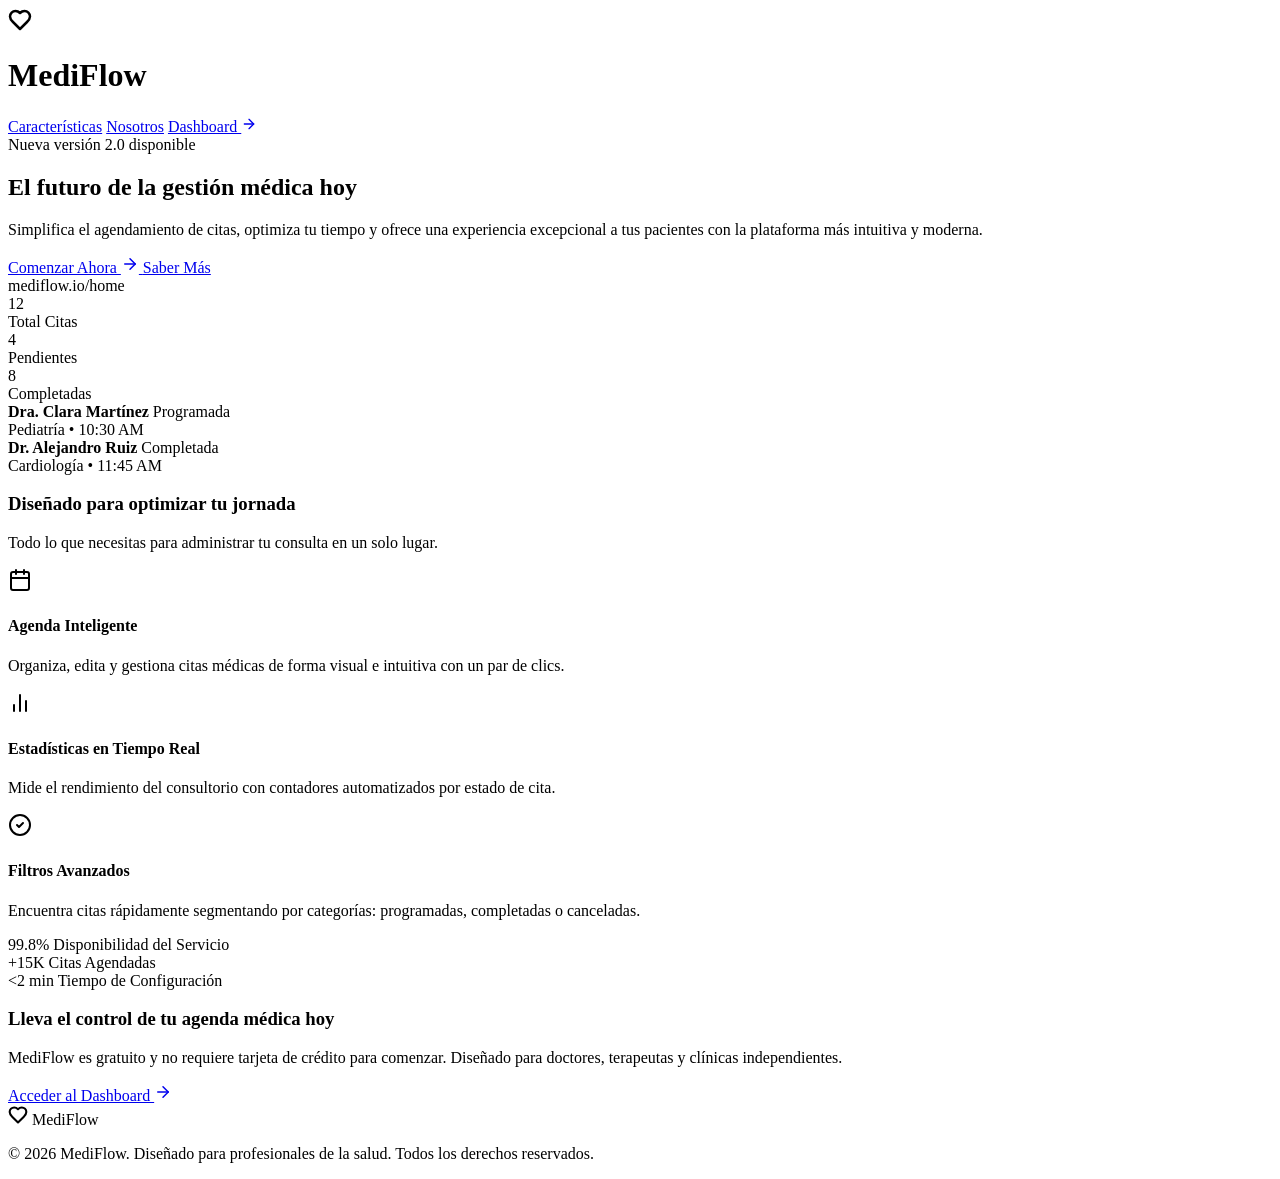
==== commit 62332ec0: "feat: se ha implementado una landig page para el inicio de la aplicacion y movido el dashboard a la " ====
--- a/public/index.html
+++ b/public/index.html
@@ -3,362 +3,173 @@
 <head>
   <meta charset="UTF-8">
   <meta name="viewport" content="width=device-width, initial-scale=1.0">
-  <title>MediFlow - Gestión de Citas Médicas</title>
+  <title>MediFlow - Gestión de Citas Médicas Simplificada</title>
+  <meta name="description" content="Optimiza el flujo de tu consulta médica con MediFlow. Gestión de citas en tiempo real, estadísticas, filtros avanzados y diseño premium adaptativo.">
   <link rel="preconnect" href="https://fonts.googleapis.com">
   <link rel="preconnect" href="https://fonts.gstatic.com" crossorigin>
   <link href="https://fonts.googleapis.com/css2?family=Outfit:wght@300;400;500;600;700&family=Plus+Jakarta+Sans:wght@300;400;500;600;700&display=swap" rel="stylesheet">
-  <link rel="stylesheet" href="styles.css">
+  <link rel="stylesheet" href="/styles.css">
 </head>
 <body>
-  <!-- VIEW: LANDING PAGE -->
-  <div id="landingView" class="view">
-    <!-- Header / Navigation -->
-    <header class="app-header">
-      <div class="header-container">
-        <div class="logo clickable-logo" onclick="navigateTo('/')">
-          <svg xmlns="http://www.w3.org/2000/svg" width="24" height="24" viewBox="0 0 24 24" fill="none" stroke="currentColor" stroke-width="2.5" stroke-linecap="round" stroke-linejoin="round" class="logo-icon"><path d="M19 14c1.49-1.46 3-3.21 3-5.5A5.5 5.5 0 0 0 16.5 3c-1.76 0-3 .5-4.5 2-1.5-1.5-2.74-2-4.5-2A5.5 5.5 0 0 0 2 8.5c0 2.3 1.5 4.05 3 5.5l7 7Z"/></svg>
-          <h1>MediFlow</h1>
-        </div>
-        <nav class="landing-nav">
-          <a href="#features" class="nav-link" onclick="event.preventDefault(); document.getElementById('features').scrollIntoView({ behavior: 'smooth' });">Características</a>
-          <a href="#stats" class="nav-link" onclick="event.preventDefault(); document.getElementById('stats').scrollIntoView({ behavior: 'smooth' });">Estadísticas</a>
-        </nav>
-        <button class="btn btn-primary" onclick="navigateTo('/home')">
+  <!-- Header / Navigation -->
+  <header class="app-header">
+    <div class="header-container">
+      <div class="logo">
+        <svg xmlns="http://www.w3.org/2000/svg" width="24" height="24" viewBox="0 0 24 24" fill="none" stroke="currentColor" stroke-width="2.5" stroke-linecap="round" stroke-linejoin="round" class="logo-icon"><path d="M19 14c1.49-1.46 3-3.21 3-5.5A5.5 5.5 0 0 0 16.5 3c-1.76 0-3 .5-4.5 2-1.5-1.5-2.74-2-4.5-2A5.5 5.5 0 0 0 2 8.5c0 2.3 1.5 4.05 3 5.5l7 7Z"/></svg>
+        <h1>MediFlow</h1>
+      </div>
+      <nav class="nav-links" aria-label="Navegación principal">
+        <a href="#features" class="nav-link">Características</a>
+        <a href="#about" class="nav-link">Nosotros</a>
+        <a href="/home" class="btn btn-primary" id="btnGoToDashboard">
           Dashboard
-          <svg xmlns="http://www.w3.org/2000/svg" width="18" height="18" viewBox="0 0 24 24" fill="none" stroke="currentColor" stroke-width="2.5" stroke-linecap="round" stroke-linejoin="round"><path d="M5 12h14"/><path d="m12 5 7 7-7 7"/></svg>
-        </button>
-      </div>
-    </header>
+          <svg xmlns="http://www.w3.org/2000/svg" width="16" height="16" viewBox="0 0 24 24" fill="none" stroke="currentColor" stroke-width="2" stroke-linecap="round" stroke-linejoin="round"><path d="M5 12h14"/><path d="m12 5 7 7-7 7"/></svg>
+        </a>
+      </nav>
+    </div>
+  </header>
 
+  <!-- Landing Content -->
+  <main class="landing-main">
+    
     <!-- Hero Section -->
-    <section class="landing-hero">
+    <section class="hero-section">
       <div class="hero-container">
         <div class="hero-content">
-          <span class="hero-tag">Gestión Médica Simplificada</span>
-          <h2 class="hero-title">Tu salud en perfecta <span class="gradient-text">sintonía</span></h2>
-          <p class="hero-subtitle">Organiza tus citas médicas de forma rápida, intuitiva y segura. MediFlow es el asistente digital que necesitas para ti y tu familia.</p>
+          <div class="badge">Nueva versión 2.0 disponible</div>
+          <h2 class="hero-title">El futuro de la <span>gestión médica</span> hoy</h2>
+          <p class="hero-subtitle">Simplifica el agendamiento de citas, optimiza tu tiempo y ofrece una experiencia excepcional a tus pacientes con la plataforma más intuitiva y moderna.</p>
           <div class="hero-actions">
-            <button class="btn btn-primary btn-lg" onclick="navigateTo('/home')">
-              Acceder al Dashboard
-              <svg xmlns="http://www.w3.org/2000/svg" width="20" height="20" viewBox="0 0 24 24" fill="none" stroke="currentColor" stroke-width="2.5" stroke-linecap="round" stroke-linejoin="round"><path d="M5 12h14"/><path d="m12 5 7 7-7 7"/></svg>
-            </button>
-            <a href="#features" class="btn btn-secondary btn-lg" onclick="event.preventDefault(); document.getElementById('features').scrollIntoView({ behavior: 'smooth' });">Conocer más</a>
+            <a href="/home" class="btn btn-primary btn-lg">
+              Comenzar Ahora
+              <svg xmlns="http://www.w3.org/2000/svg" width="18" height="18" viewBox="0 0 24 24" fill="none" stroke="currentColor" stroke-width="2" stroke-linecap="round" stroke-linejoin="round"><path d="M5 12h14"/><path d="m12 5 7 7-7 7"/></svg>
+            </a>
+            <a href="#features" class="btn btn-secondary btn-lg">Saber Más</a>
           </div>
         </div>
         <div class="hero-graphic">
-          <svg viewBox="0 0 500 400" fill="none" xmlns="http://www.w3.org/2000/svg" class="animated-hero-svg">
-            <defs>
-              <linearGradient id="circleGrad" x1="0%" y1="0%" x2="100%" y2="100%">
-                <stop offset="0%" stop-color="var(--primary-color)" stop-opacity="0.8"/>
-                <stop offset="100%" stop-color="var(--accent-blue)" stop-opacity="0.3"/>
-              </linearGradient>
-              <linearGradient id="cardGrad" x1="0%" y1="0%" x2="100%" y2="100%">
-                <stop offset="0%" stop-color="var(--bg-secondary)"/>
-                <stop offset="100%" stop-color="var(--bg-primary)"/>
-              </linearGradient>
-            </defs>
-            <circle cx="250" cy="200" r="160" fill="url(#circleGrad)" />
-            <circle cx="100" cy="100" r="40" fill="var(--accent-yellow-bg)" opacity="0.6"/>
-            
-            <!-- Calendar Card Mockup -->
-            <g class="svg-floating-card-1">
-              <rect x="60" y="80" width="240" height="180" rx="16" fill="url(#cardGrad)" stroke="var(--border-color)" stroke-width="2" />
-              <!-- Calendar Header -->
-              <rect x="80" y="100" width="200" height="24" rx="6" fill="var(--primary-light)"/>
-              <circle cx="95" cy="112" r="6" fill="var(--primary-color)"/>
-              <rect x="115" y="109" width="80" height="6" rx="3" fill="var(--primary-color)" opacity="0.8"/>
-              
-              <!-- Calendar Items -->
-              <rect x="80" y="140" width="200" height="32" rx="8" fill="var(--bg-secondary)" stroke="var(--border-color)"/>
-              <circle cx="98" cy="156" r="8" fill="var(--accent-blue-bg)"/>
-              <rect x="116" y="153" width="90" height="6" rx="3" fill="var(--text-primary)" opacity="0.8"/>
-              
-              <rect x="80" y="182" width="200" height="32" rx="8" fill="var(--bg-secondary)" stroke="var(--border-color)"/>
-              <circle cx="98" cy="198" r="8" fill="var(--accent-green-bg)"/>
-              <rect x="116" y="195" width="110" height="6" rx="3" fill="var(--text-primary)" opacity="0.8"/>
-
-              <rect x="80" y="224" width="200" height="20" rx="6" fill="var(--bg-secondary)" stroke="var(--border-color)" opacity="0.7"/>
-            </g>
-
-            <!-- Stats/Overlay Mockup -->
-            <g class="svg-floating-card-2">
-              <rect x="260" y="190" width="180" height="130" rx="16" fill="url(#cardGrad)" stroke="var(--border-color)" stroke-width="2" />
-              <rect x="280" y="210" width="40" height="40" rx="8" fill="var(--accent-green-bg)"/>
-              <path d="M292 230L297 235L307 225" stroke="var(--accent-green)" stroke-width="3" stroke-linecap="round" stroke-linejoin="round"/>
-              <rect x="330" y="215" width="90" height="10" rx="5" fill="var(--text-primary)"/>
-              <rect x="330" y="235" width="60" height="8" rx="4" fill="var(--text-muted)"/>
-              
-              <line x1="280" y1="270" x2="420" y2="270" stroke="var(--border-color)" stroke-width="1"/>
-              
-              <rect x="280" y="285" width="140" height="8" rx="4" fill="var(--primary-color)" opacity="0.3"/>
-              <rect x="280" y="297" width="100" height="8" rx="4" fill="var(--primary-color)" opacity="0.7"/>
-            </g>
-          </svg>
+          <!-- Premium Dashboard Preview Mockup using CSS/SVG -->
+          <div class="mockup-window">
+            <div class="mockup-header">
+              <div class="dots">
+                <span class="dot red"></span>
+                <span class="dot yellow"></span>
+                <span class="dot green"></span>
+              </div>
+              <div class="mockup-address">mediflow.io/home</div>
+            </div>
+            <div class="mockup-body">
+              <div class="mockup-stats">
+                <div class="m-stat">
+                  <div class="m-val">12</div>
+                  <div class="m-lbl">Total Citas</div>
+                </div>
+                <div class="m-stat text-yellow">
+                  <div class="m-val">4</div>
+                  <div class="m-lbl">Pendientes</div>
+                </div>
+                <div class="m-stat text-green">
+                  <div class="m-val">8</div>
+                  <div class="m-lbl">Completadas</div>
+                </div>
+              </div>
+              <div class="mockup-list">
+                <div class="mockup-item">
+                  <div class="item-line1">
+                    <strong>Dra. Clara Martínez</strong>
+                    <span class="badge-scheduled">Programada</span>
+                  </div>
+                  <div class="item-line2">Pediatría • 10:30 AM</div>
+                </div>
+                <div class="mockup-item">
+                  <div class="item-line1">
+                    <strong>Dr. Alejandro Ruiz</strong>
+                    <span class="badge-completed">Completada</span>
+                  </div>
+                  <div class="item-line2">Cardiología • 11:45 AM</div>
+                </div>
+              </div>
+            </div>
+          </div>
         </div>
       </div>
     </section>
 
     <!-- Features Section -->
-    <section id="features" class="landing-features">
-      <div class="section-container">
-        <h3 class="section-title">¿Por qué elegir MediFlow?</h3>
-        <p class="section-subtitle">Diseñado para ofrecer la mejor experiencia en control y agendamiento de turnos médicos.</p>
-        
-        <div class="features-grid">
-          <!-- Card 1 -->
-          <div class="feature-card">
-            <div class="feature-icon icon-teal">
-              <svg xmlns="http://www.w3.org/2000/svg" width="24" height="24" viewBox="0 0 24 24" fill="none" stroke="currentColor" stroke-width="2.5" stroke-linecap="round" stroke-linejoin="round"><rect width="18" height="18" x="3" y="4" rx="2" ry="2"/><line x1="16" x2="16" y1="2" y2="6"/><line x1="8" x2="8" y1="2" y2="6"/><line x1="3" x2="21" y1="10" y2="10"/><path d="m9 16 2 2 4-4"/></svg>
-            </div>
-            <h4>Agendamiento en 1 Clic</h4>
-            <p>Agenda, cancela o completa citas de forma instantánea. Gestión fluida diseñada para ahorrar tiempo.</p>
+    <section id="features" class="features-section">
+      <div class="section-header">
+        <h3 class="section-title">Diseñado para optimizar tu jornada</h3>
+        <p class="section-subtitle">Todo lo que necesitas para administrar tu consulta en un solo lugar.</p>
+      </div>
+      <div class="features-grid">
+        <div class="feature-card">
+          <div class="feature-icon bg-blue-tint">
+            <svg xmlns="http://www.w3.org/2000/svg" width="24" height="24" viewBox="0 0 24 24" fill="none" stroke="currentColor" stroke-width="2" stroke-linecap="round" stroke-linejoin="round"><rect width="18" height="18" x="3" y="4" rx="2" ry="2"/><line x1="16" x2="16" y1="2" y2="6"/><line x1="8" x2="8" y1="2" y2="6"/><line x1="3" x2="21" y1="10" y2="10"/></svg>
           </div>
+          <h4>Agenda Inteligente</h4>
+          <p>Organiza, edita y gestiona citas médicas de forma visual e intuitiva con un par de clics.</p>
+        </div>
 
-          <!-- Card 2 -->
-          <div class="feature-card">
-            <div class="feature-icon icon-indigo">
-              <svg xmlns="http://www.w3.org/2000/svg" width="24" height="24" viewBox="0 0 24 24" fill="none" stroke="currentColor" stroke-width="2.5" stroke-linecap="round" stroke-linejoin="round"><path d="M3 3v18h18"/><path d="m19 9-5 5-4-4-3 3"/></svg>
-            </div>
-            <h4>Control y Estadísticas</h4>
-            <p>Visualiza rápidamente el total de tus citas clasificadas por estado: programadas, completadas o canceladas.</p>
+        <div class="feature-card">
+          <div class="feature-icon bg-yellow-tint">
+            <svg xmlns="http://www.w3.org/2000/svg" width="24" height="24" viewBox="0 0 24 24" fill="none" stroke="currentColor" stroke-width="2" stroke-linecap="round" stroke-linejoin="round"><line x1="18" x2="18" y1="20" y2="10"/><line x1="12" x2="12" y1="20" y2="4"/><line x1="6" x2="6" y1="20" y2="14"/></svg>
           </div>
+          <h4>Estadísticas en Tiempo Real</h4>
+          <p>Mide el rendimiento del consultorio con contadores automatizados por estado de cita.</p>
+        </div>
 
-          <!-- Card 3 -->
-          <div class="feature-card">
-            <div class="feature-icon icon-pink">
-              <svg xmlns="http://www.w3.org/2000/svg" width="24" height="24" viewBox="0 0 24 24" fill="none" stroke="currentColor" stroke-width="2.5" stroke-linecap="round" stroke-linejoin="round"><path d="M12 2a15.3 15.3 0 0 1 4 10 15.3 15.3 0 0 1-4 10 15.3 15.3 0 0 1-4-10 15.3 15.3 0 0 1 4-10z"/><path d="M2 12h20"/></svg>
-            </div>
-            <h4>Acceso desde Cualquier Lugar</h4>
-            <p>Aplicación web moderna y responsive optimizada tanto para móviles como para ordenadores de escritorio.</p>
+        <div class="feature-card">
+          <div class="feature-icon bg-green-tint">
+            <svg xmlns="http://www.w3.org/2000/svg" width="24" height="24" viewBox="0 0 24 24" fill="none" stroke="currentColor" stroke-width="2" stroke-linecap="round" stroke-linejoin="round"><path d="M12 22c5.523 0 10-4.477 10-10S17.523 2 12 2 2 6.477 2 12s4.477 10 10 10z"/><path d="m9 12 2 2 4-4"/></svg>
+          </div>
+          <h4>Filtros Avanzados</h4>
+          <p>Encuentra citas rápidamente segmentando por categorías: programadas, completadas o canceladas.</p>
+        </div>
+      </div>
+    </section>
+
+    <!-- About/Impact Section -->
+    <section id="about" class="impact-section">
+      <div class="impact-container">
+        <div class="impact-stats">
+          <div class="impact-stat-item">
+            <span class="stat-num">99.8%</span>
+            <span class="stat-desc">Disponibilidad del Servicio</span>
+          </div>
+          <div class="impact-stat-item">
+            <span class="stat-num">+15K</span>
+            <span class="stat-desc">Citas Agendadas</span>
+          </div>
+          <div class="impact-stat-item">
+            <span class="stat-num">&lt;2 min</span>
+            <span class="stat-desc">Tiempo de Configuración</span>
           </div>
         </div>
       </div>
     </section>
 
-    <!-- Stats Section -->
-    <section id="stats" class="landing-stats">
-      <div class="stats-bg-blur"></div>
-      <div class="section-container">
-        <div class="landing-stats-grid">
-          <div class="landing-stat-item">
-            <span class="landing-stat-number">+15k</span>
-            <span class="landing-stat-desc">Consultas Organizadas</span>
-          </div>
-          <div class="landing-stat-item">
-            <span class="landing-stat-number">99.9%</span>
-            <span class="landing-stat-desc">Disponibilidad del Servicio</span>
-          </div>
-          <div class="landing-stat-item">
-            <span class="landing-stat-number">4.9/5</span>
-            <span class="landing-stat-desc">Satisfacción de Pacientes</span>
-          </div>
-        </div>
+    <!-- CTA Section -->
+    <section class="cta-banner-section">
+      <div class="cta-banner">
+        <h3>Lleva el control de tu agenda médica hoy</h3>
+        <p>MediFlow es gratuito y no requiere tarjeta de crédito para comenzar. Diseñado para doctores, terapeutas y clínicas independientes.</p>
+        <a href="/home" class="btn btn-primary btn-lg">
+          Acceder al Dashboard
+          <svg xmlns="http://www.w3.org/2000/svg" width="18" height="18" viewBox="0 0 24 24" fill="none" stroke="currentColor" stroke-width="2" stroke-linecap="round" stroke-linejoin="round"><path d="M5 12h14"/><path d="m12 5 7 7-7 7"/></svg>
+        </a>
       </div>
     </section>
+  </main>
 
-    <!-- CTA Final Section -->
-    <section class="landing-cta">
-      <div class="cta-container">
-        <h3>Comienza a organizar tu agenda hoy mismo</h3>
-        <p>Accede de forma gratuita y empieza a registrar tus turnos en un panel intuitivo y moderno.</p>
-        <button class="btn btn-primary btn-lg" onclick="navigateTo('/home')">
-          Ingresar al Panel de Citas
-          <svg xmlns="http://www.w3.org/2000/svg" width="20" height="20" viewBox="0 0 24 24" fill="none" stroke="currentColor" stroke-width="2.5" stroke-linecap="round" stroke-linejoin="round"><path d="M5 12h14"/><path d="m12 5 7 7-7 7"/></svg>
-        </button>
+  <!-- Footer -->
+  <footer class="landing-footer">
+    <div class="footer-container">
+      <div class="footer-brand">
+        <svg xmlns="http://www.w3.org/2000/svg" width="20" height="20" viewBox="0 0 24 24" fill="none" stroke="currentColor" stroke-width="2.5" stroke-linecap="round" stroke-linejoin="round" class="logo-icon"><path d="M19 14c1.49-1.46 3-3.21 3-5.5A5.5 5.5 0 0 0 16.5 3c-1.76 0-3 .5-4.5 2-1.5-1.5-2.74-2-4.5-2A5.5 5.5 0 0 0 2 8.5c0 2.3 1.5 4.05 3 5.5l7 7Z"/></svg>
+        <span>MediFlow</span>
       </div>
-    </section>
-
-    <!-- Landing Footer -->
-    <footer class="landing-footer">
-      <div class="footer-container">
-        <p>&copy; 2026 MediFlow. Todos los derechos reservados. Diseñado para un cuidado de la salud eficiente.</p>
-      </div>
-    </footer>
-  </div>
-
-  <!-- VIEW: DASHBOARD -->
-  <div id="dashboardView" class="view hidden">
-    <!-- Header / Navigation -->
-    <header class="app-header">
-      <div class="header-container">
-        <div class="logo clickable-logo" onclick="navigateTo('/')">
-          <svg xmlns="http://www.w3.org/2000/svg" width="24" height="24" viewBox="0 0 24 24" fill="none" stroke="currentColor" stroke-width="2.5" stroke-linecap="round" stroke-linejoin="round" class="logo-icon"><path d="M19 14c1.49-1.46 3-3.21 3-5.5A5.5 5.5 0 0 0 16.5 3c-1.76 0-3 .5-4.5 2-1.5-1.5-2.74-2-4.5-2A5.5 5.5 0 0 0 2 8.5c0 2.3 1.5 4.05 3 5.5l7 7Z"/></svg>
-          <h1>MediFlow</h1>
-        </div>
-        <nav class="dashboard-nav">
-          <a href="/" class="nav-link" onclick="event.preventDefault(); navigateTo('/')">
-            <svg xmlns="http://www.w3.org/2000/svg" width="18" height="18" viewBox="0 0 24 24" fill="none" stroke="currentColor" stroke-width="2" stroke-linecap="round" stroke-linejoin="round" style="margin-right: 4px; vertical-align: middle;"><path d="m3 9 9-7 9 7v11a2 2 0 0 1-2 2H5a2 2 0 0 1-2-2z"/><polyline points="9 22 9 12 15 12 15 22"/></svg>
-            Inicio
-          </a>
-        </nav>
-        <button class="btn btn-primary" id="btnOpenNewAppointment" aria-haspopup="dialog">
-          <svg xmlns="http://www.w3.org/2000/svg" width="18" height="18" viewBox="0 0 24 24" fill="none" stroke="currentColor" stroke-width="2.5" stroke-linecap="round" stroke-linejoin="round"><path d="M5 12h14"/><path d="M12 5v14"/></svg>
-          Nueva Cita
-        </button>
-      </div>
-    </header>
-
-    <!-- Main Container -->
-    <main class="app-container">
-      
-      <!-- Stats Section -->
-      <section class="stats-grid" aria-label="Estadísticas de citas">
-        <div class="stat-card">
-          <div class="stat-icon icon-blue">
-            <svg xmlns="http://www.w3.org/2000/svg" width="22" height="22" viewBox="0 0 24 24" fill="none" stroke="currentColor" stroke-width="2" stroke-linecap="round" stroke-linejoin="round"><path d="M8 2v4"/><path d="M16 2v4"/><rect width="18" height="18" x="3" y="4" rx="2"/><path d="M3 10h18"/></svg>
-          </div>
-          <div class="stat-info">
-            <span class="stat-label">Total Citas</span>
-            <span class="stat-value" id="statTotal">0</span>
-          </div>
-        </div>
-        
-        <div class="stat-card">
-          <div class="stat-icon icon-yellow">
-            <svg xmlns="http://www.w3.org/2000/svg" width="22" height="22" viewBox="0 0 24 24" fill="none" stroke="currentColor" stroke-width="2" stroke-linecap="round" stroke-linejoin="round"><circle cx="12" cy="12" r="10"/><polyline points="12 6 12 12 16 14"/></svg>
-          </div>
-          <div class="stat-info">
-            <span class="stat-label">Pendientes</span>
-            <span class="stat-value" id="statScheduled">0</span>
-          </div>
-        </div>
-
-        <div class="stat-card">
-          <div class="stat-icon icon-green">
-            <svg xmlns="http://www.w3.org/2000/svg" width="22" height="22" viewBox="0 0 24 24" fill="none" stroke="currentColor" stroke-width="2" stroke-linecap="round" stroke-linejoin="round"><path d="M20 6 9 17l-5-5"/></svg>
-          </div>
-          <div class="stat-info">
-            <span class="stat-label">Completadas</span>
-            <span class="stat-value" id="statCompleted">0</span>
-          </div>
-        </div>
-
-        <div class="stat-card">
-          <div class="stat-icon icon-red">
-            <svg xmlns="http://www.w3.org/2000/svg" width="22" height="22" viewBox="0 0 24 24" fill="none" stroke="currentColor" stroke-width="2" stroke-linecap="round" stroke-linejoin="round"><circle cx="12" cy="12" r="10"/><path d="m15 9-6 6"/><path d="m9 9 6 6"/></svg>
-          </div>
-          <div class="stat-info">
-            <span class="stat-label">Canceladas</span>
-            <span class="stat-value" id="statCancelled">0</span>
-          </div>
-        </div>
-      </section>
-
-      <!-- Content Area & Controls -->
-      <section class="content-header">
-        <div class="filter-bar">
-          <button class="filter-btn active" data-filter="all">Todas</button>
-          <button class="filter-btn" data-filter="scheduled">Programadas</button>
-          <button class="filter-btn" data-filter="completed">Completadas</button>
-          <button class="filter-btn" data-filter="cancelled">Canceladas</button>
-        </div>
-      </section>
-
-      <!-- Loading State -->
-      <div id="loadingIndicator" class="loading-container">
-        <div class="spinner"></div>
-        <p>Cargando citas...</p>
-      </div>
-
-      <!-- Empty State -->
-      <div id="emptyState" class="empty-state hidden">
-        <svg xmlns="http://www.w3.org/2000/svg" width="64" height="64" viewBox="0 0 24 24" fill="none" stroke="currentColor" stroke-width="1.5" stroke-linecap="round" stroke-linejoin="round" class="empty-icon"><rect width="18" height="18" x="3" y="4" rx="2" ry="2"/><line x1="16" x2="16" y1="2" y2="6"/><line x1="8" x2="8" y1="2" y2="6"/><line x1="3" x2="21" y1="10" y2="10"/><path d="m9 16 2 2 4-4"/></svg>
-        <h2>No hay citas registradas</h2>
-        <p>Comienza programando tu primera consulta médica haciendo clic en "Nueva Cita".</p>
-      </div>
-
-      <!-- Grid / List of appointments -->
-      <div id="appointmentsGrid" class="appointments-grid">
-        <!-- Citas se renderizan dinámicamente aquí -->
-      </div>
-    </main>
-  </div>
-
-  <!-- Notification Toast -->
-  <div id="notificationToast" class="toast hidden" role="alert" aria-live="assertive"></div>
-
-  <!-- Booking Modal Dialog -->
-  <dialog id="appointmentModal" closedby="any" class="modal-dialog" aria-labelledby="modalTitle">
-    <div class="modal-content">
-      <header class="modal-header">
-        <h2 id="modalTitle">Nueva Cita Médica</h2>
-        <button class="btn-close" id="btnCloseModal" aria-label="Cerrar modal">
-          <svg xmlns="http://www.w3.org/2000/svg" width="20" height="20" viewBox="0 0 24 24" fill="none" stroke="currentColor" stroke-width="2" stroke-linecap="round" stroke-linejoin="round"><path d="M18 6 6 18"/><path d="m6 6 12 12"/></svg>
-        </button>
-      </header>
-      <form id="appointmentForm" class="modal-body" novalidate>
-        <div class="form-group">
-          <label for="patientName">Nombre del Paciente <span class="required">*</span></label>
-          <input type="text" id="patientName" name="patientName" placeholder="Ej. Juan Pérez" required autocomplete="name">
-          <span class="error-message" id="errorPatientName">El nombre es requerido.</span>
-        </div>
-
-        <div class="form-group">
-          <label for="email">Correo Electrónico <span class="required">*</span></label>
-          <input type="email" id="email" name="email" placeholder="Ej. juan@example.com" required autocomplete="email">
-          <span class="error-message" id="errorEmail">Introduce un correo electrónico válido.</span>
-        </div>
-
-        <div class="form-row">
-          <div class="form-group">
-            <label for="date">Fecha <span class="required">*</span></label>
-            <input type="date" id="date" name="date" required>
-            <span class="error-message" id="errorDate">Selecciona una fecha válida.</span>
-          </div>
-
-          <div class="form-group">
-            <label for="time">Hora <span class="required">*</span></label>
-            <input type="time" id="time" name="time" required>
-            <span class="error-message" id="errorTime">Selecciona una hora válida.</span>
-          </div>
-        </div>
-
-        <div class="form-group">
-          <label for="service">Servicio Médico <span class="required">*</span></label>
-          <select id="service" name="service" required>
-            <option value="" disabled selected>Selecciona una especialidad</option>
-            <option value="Medicina General">Medicina General</option>
-            <option value="Odontología">Odontología</option>
-            <option value="Pediatría">Pediatría</option>
-            <option value="Cardiología">Cardiología</option>
-            <option value="Dermatología">Dermatología</option>
-            <option value="Nutrición">Nutrición</option>
-          </select>
-          <span class="error-message" id="errorService">Por favor, selecciona un servicio.</span>
-        </div>
-
-        <div class="form-group">
-          <label for="notes">Notas o Sintomatología</label>
-          <textarea id="notes" name="notes" rows="3" placeholder="Describe brevemente el motivo de la consulta o notas relevantes..."></textarea>
-        </div>
-
-        <footer class="modal-actions">
-          <button type="button" class="btn btn-secondary" id="btnCancelModal">Cancelar</button>
-          <button type="submit" class="btn btn-primary">
-            <svg xmlns="http://www.w3.org/2000/svg" width="16" height="16" viewBox="0 0 24 24" fill="none" stroke="currentColor" stroke-width="2.5" stroke-linecap="round" stroke-linejoin="round"><path d="M5 12h14"/><path d="M12 5v14"/></svg>
-            Agendar Cita
-          </button>
-        </footer>
-      </form>
+      <p class="footer-copyright">&copy; 2026 MediFlow. Diseñado para profesionales de la salud. Todos los derechos reservados.</p>
     </div>
-  </dialog>
-
-  <!-- Delete Confirmation Dialog -->
-  <dialog id="deleteConfirmModal" closedby="any" class="modal-dialog mini-modal" aria-labelledby="deleteModalTitle">
-    <div class="modal-content">
-      <header class="modal-header">
-        <h2 id="deleteModalTitle">¿Eliminar Cita?</h2>
-      </header>
-      <div class="modal-body">
-        <p>¿Estás seguro de que deseas eliminar esta cita? Esta acción no se puede deshacer.</p>
-      </div>
-      <footer class="modal-actions">
-        <button type="button" class="btn btn-secondary" id="btnCancelDelete">Cancelar</button>
-        <button type="button" class="btn btn-danger" id="btnConfirmDelete">Eliminar</button>
-      </footer>
-    </div>
-  </dialog>
-
-  <script src="app.js"></script>
+  </footer>
 </body>
 </html>
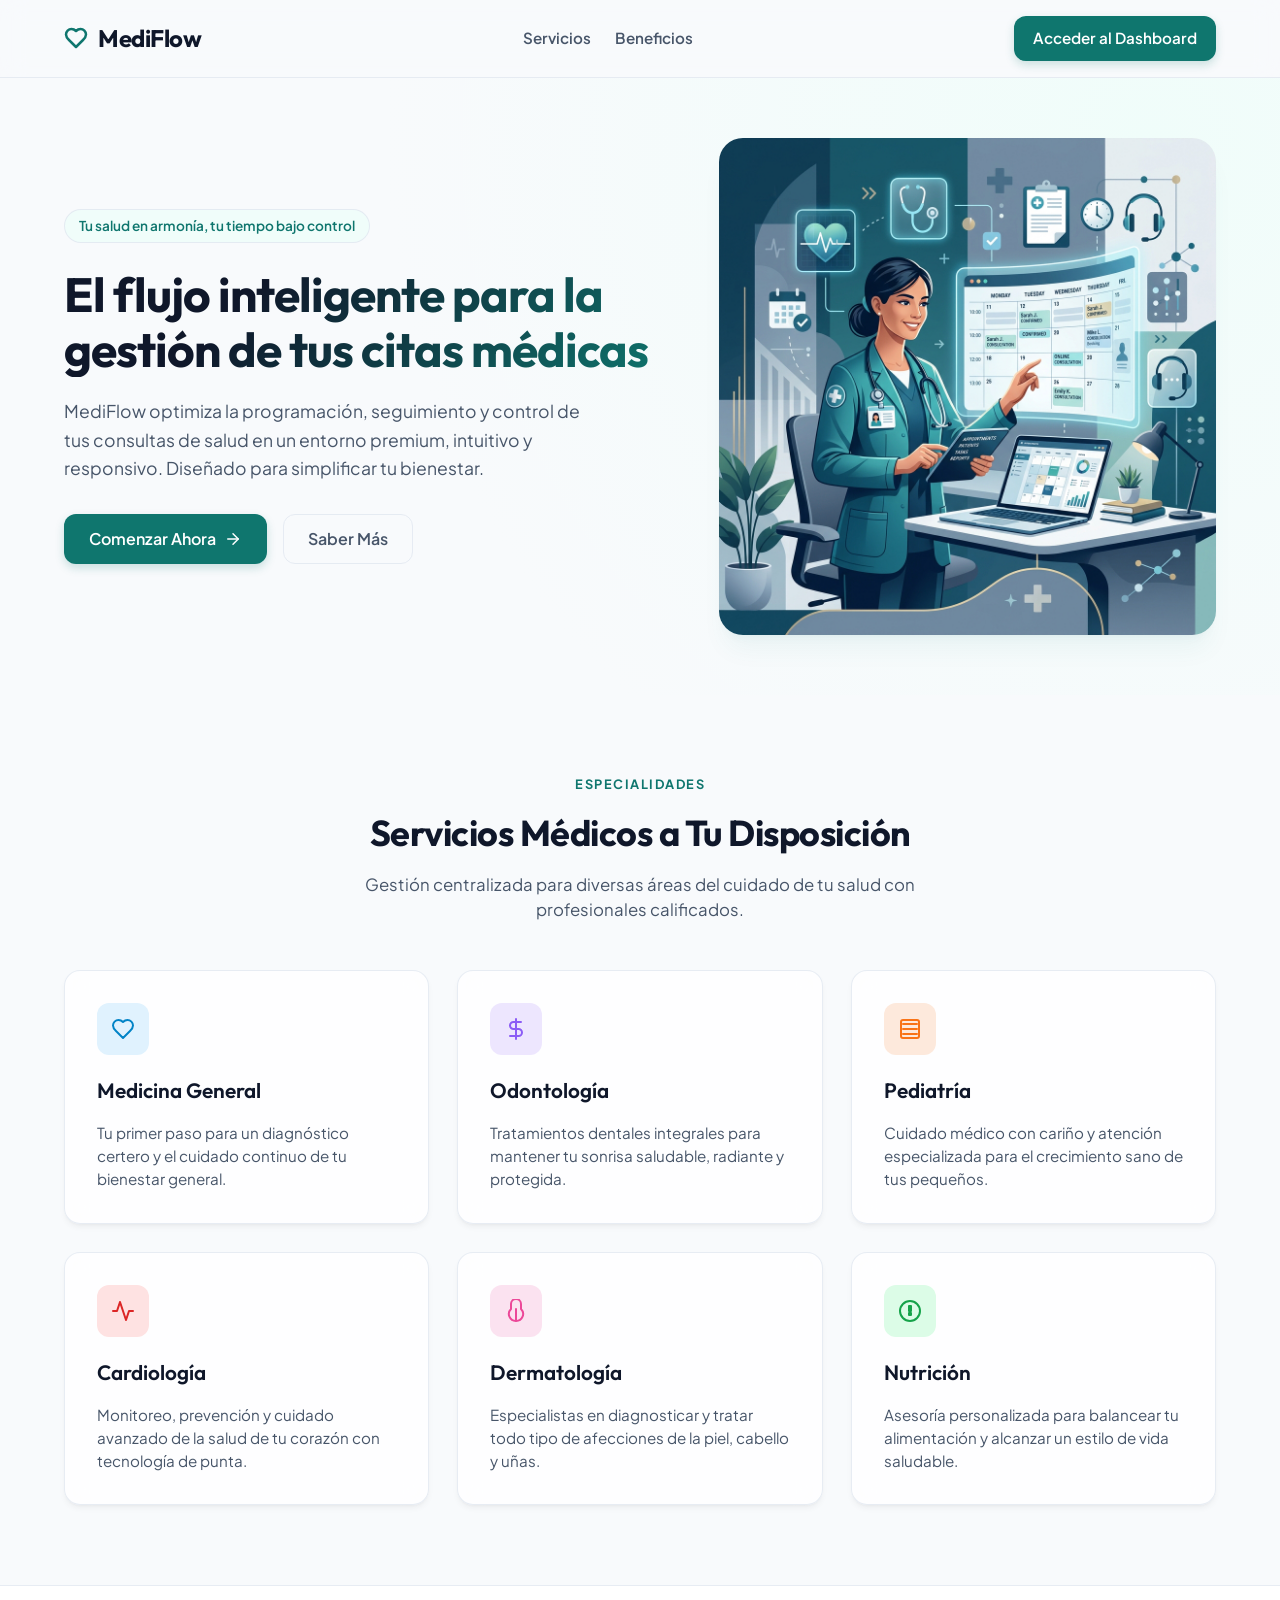
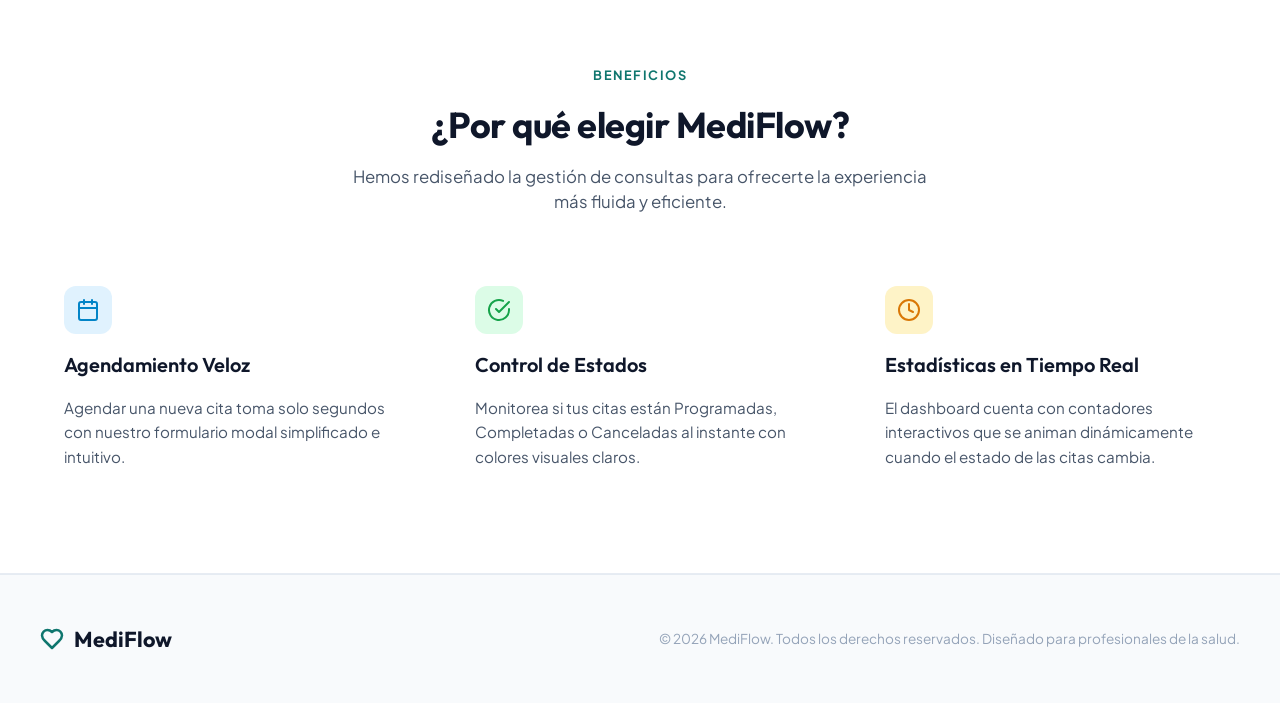
==== commit a90a2f9b: "feat: se ha implementado una landing page para el inicio de la aplicacion y movido el dashboad de re" ====
--- a/public/index.html
+++ b/public/index.html
@@ -3,173 +3,334 @@
 <head>
   <meta charset="UTF-8">
   <meta name="viewport" content="width=device-width, initial-scale=1.0">
-  <title>MediFlow - Gestión de Citas Médicas Simplificada</title>
-  <meta name="description" content="Optimiza el flujo de tu consulta médica con MediFlow. Gestión de citas en tiempo real, estadísticas, filtros avanzados y diseño premium adaptativo.">
+  <title>MediFlow - Gestión de Citas Médicas</title>
   <link rel="preconnect" href="https://fonts.googleapis.com">
   <link rel="preconnect" href="https://fonts.gstatic.com" crossorigin>
   <link href="https://fonts.googleapis.com/css2?family=Outfit:wght@300;400;500;600;700&family=Plus+Jakarta+Sans:wght@300;400;500;600;700&display=swap" rel="stylesheet">
-  <link rel="stylesheet" href="/styles.css">
+  <link rel="stylesheet" href="styles.css">
 </head>
 <body>
-  <!-- Header / Navigation -->
-  <header class="app-header">
-    <div class="header-container">
-      <div class="logo">
-        <svg xmlns="http://www.w3.org/2000/svg" width="24" height="24" viewBox="0 0 24 24" fill="none" stroke="currentColor" stroke-width="2.5" stroke-linecap="round" stroke-linejoin="round" class="logo-icon"><path d="M19 14c1.49-1.46 3-3.21 3-5.5A5.5 5.5 0 0 0 16.5 3c-1.76 0-3 .5-4.5 2-1.5-1.5-2.74-2-4.5-2A5.5 5.5 0 0 0 2 8.5c0 2.3 1.5 4.05 3 5.5l7 7Z"/></svg>
-        <h1>MediFlow</h1>
-      </div>
-      <nav class="nav-links" aria-label="Navegación principal">
-        <a href="#features" class="nav-link">Características</a>
-        <a href="#about" class="nav-link">Nosotros</a>
-        <a href="/home" class="btn btn-primary" id="btnGoToDashboard">
-          Dashboard
-          <svg xmlns="http://www.w3.org/2000/svg" width="16" height="16" viewBox="0 0 24 24" fill="none" stroke="currentColor" stroke-width="2" stroke-linecap="round" stroke-linejoin="round"><path d="M5 12h14"/><path d="m12 5 7 7-7 7"/></svg>
-        </a>
-      </nav>
-    </div>
-  </header>
-
-  <!-- Landing Content -->
-  <main class="landing-main">
-    
+  <!-- Landing Page View -->
+  <div id="landingView" class="route-view hidden">
+    <!-- Landing Header -->
+    <header class="landing-header">
+      <div class="header-container">
+        <div class="logo">
+          <svg xmlns="http://www.w3.org/2000/svg" width="24" height="24" viewBox="0 0 24 24" fill="none" stroke="currentColor" stroke-width="2.5" stroke-linecap="round" stroke-linejoin="round" class="logo-icon"><path d="M19 14c1.49-1.46 3-3.21 3-5.5A5.5 5.5 0 0 0 16.5 3c-1.76 0-3 .5-4.5 2-1.5-1.5-2.74-2-4.5-2A5.5 5.5 0 0 0 2 8.5c0 2.3 1.5 4.05 3 5.5l7 7Z"/></svg>
+          <h1>MediFlow</h1>
+        </div>
+        <nav class="landing-nav">
+          <a href="#services" class="nav-link">Servicios</a>
+          <a href="#features" class="nav-link">Beneficios</a>
+        </nav>
+        <div class="header-actions">
+          <a href="/home" class="btn btn-primary btn-go-dashboard">Acceder al Dashboard</a>
+        </div>
+      </div>
+    </header>
+
     <!-- Hero Section -->
-    <section class="hero-section">
+    <section class="landing-hero">
       <div class="hero-container">
         <div class="hero-content">
-          <div class="badge">Nueva versión 2.0 disponible</div>
-          <h2 class="hero-title">El futuro de la <span>gestión médica</span> hoy</h2>
-          <p class="hero-subtitle">Simplifica el agendamiento de citas, optimiza tu tiempo y ofrece una experiencia excepcional a tus pacientes con la plataforma más intuitiva y moderna.</p>
+          <span class="badge">Tu salud en armonía, tu tiempo bajo control</span>
+          <h2 class="hero-title">El flujo inteligente para la gestión de tus citas médicas</h2>
+          <p class="hero-description">MediFlow optimiza la programación, seguimiento y control de tus consultas de salud en un entorno premium, intuitivo y responsivo. Diseñado para simplificar tu bienestar.</p>
           <div class="hero-actions">
-            <a href="/home" class="btn btn-primary btn-lg">
+            <a href="/home" class="btn btn-primary btn-large btn-go-dashboard">
               Comenzar Ahora
               <svg xmlns="http://www.w3.org/2000/svg" width="18" height="18" viewBox="0 0 24 24" fill="none" stroke="currentColor" stroke-width="2" stroke-linecap="round" stroke-linejoin="round"><path d="M5 12h14"/><path d="m12 5 7 7-7 7"/></svg>
             </a>
-            <a href="#features" class="btn btn-secondary btn-lg">Saber Más</a>
-          </div>
-        </div>
-        <div class="hero-graphic">
-          <!-- Premium Dashboard Preview Mockup using CSS/SVG -->
-          <div class="mockup-window">
-            <div class="mockup-header">
-              <div class="dots">
-                <span class="dot red"></span>
-                <span class="dot yellow"></span>
-                <span class="dot green"></span>
-              </div>
-              <div class="mockup-address">mediflow.io/home</div>
-            </div>
-            <div class="mockup-body">
-              <div class="mockup-stats">
-                <div class="m-stat">
-                  <div class="m-val">12</div>
-                  <div class="m-lbl">Total Citas</div>
-                </div>
-                <div class="m-stat text-yellow">
-                  <div class="m-val">4</div>
-                  <div class="m-lbl">Pendientes</div>
-                </div>
-                <div class="m-stat text-green">
-                  <div class="m-val">8</div>
-                  <div class="m-lbl">Completadas</div>
-                </div>
-              </div>
-              <div class="mockup-list">
-                <div class="mockup-item">
-                  <div class="item-line1">
-                    <strong>Dra. Clara Martínez</strong>
-                    <span class="badge-scheduled">Programada</span>
-                  </div>
-                  <div class="item-line2">Pediatría • 10:30 AM</div>
-                </div>
-                <div class="mockup-item">
-                  <div class="item-line1">
-                    <strong>Dr. Alejandro Ruiz</strong>
-                    <span class="badge-completed">Completada</span>
-                  </div>
-                  <div class="item-line2">Cardiología • 11:45 AM</div>
-                </div>
-              </div>
-            </div>
-          </div>
+            <a href="#features" class="btn btn-secondary btn-large">Saber Más</a>
+          </div>
+        </div>
+        <div class="hero-image-container">
+          <img src="hero_medical_illustration.png" alt="Ilustración Médica MediFlow" class="hero-image">
         </div>
       </div>
     </section>
 
+    <!-- Services Grid Section -->
+    <section id="services" class="landing-services">
+      <div class="section-header">
+        <span class="section-tag">Especialidades</span>
+        <h2 class="section-title">Servicios Médicos a Tu Disposición</h2>
+        <p class="section-subtitle">Gestión centralizada para diversas áreas del cuidado de tu salud con profesionales calificados.</p>
+      </div>
+      <div class="services-container">
+        <div class="service-promo-card" style="--accent-color: #0284c7;">
+          <div class="service-promo-icon icon-blue">
+            <svg xmlns="http://www.w3.org/2000/svg" width="24" height="24" viewBox="0 0 24 24" fill="none" stroke="currentColor" stroke-width="2" stroke-linecap="round" stroke-linejoin="round"><path d="M19 14c1.49-1.46 3-3.21 3-5.5A5.5 5.5 0 0 0 16.5 3c-1.76 0-3 .5-4.5 2-1.5-1.5-2.74-2-4.5-2A5.5 5.5 0 0 0 2 8.5c0 2.3 1.5 4.05 3 5.5l7 7Z"/></svg>
+          </div>
+          <h3>Medicina General</h3>
+          <p>Tu primer paso para un diagnóstico certero y el cuidado continuo de tu bienestar general.</p>
+        </div>
+
+        <div class="service-promo-card" style="--accent-color: #8b5cf6;">
+          <div class="service-promo-icon" style="background-color: rgba(139, 92, 246, 0.15); color: #8b5cf6;">
+            <svg xmlns="http://www.w3.org/2000/svg" width="24" height="24" viewBox="0 0 24 24" fill="none" stroke="currentColor" stroke-width="2" stroke-linecap="round" stroke-linejoin="round"><path d="M12 2v20"/><path d="M17 5H9.5a3.5 3.5 0 0 0 0 7h5a3.5 3.5 0 0 1 0 7H6"/></svg>
+          </div>
+          <h3>Odontología</h3>
+          <p>Tratamientos dentales integrales para mantener tu sonrisa saludable, radiante y protegida.</p>
+        </div>
+
+        <div class="service-promo-card" style="--accent-color: #f97316;">
+          <div class="service-promo-icon" style="background-color: rgba(249, 115, 22, 0.15); color: #f97316;">
+            <svg xmlns="http://www.w3.org/2000/svg" width="24" height="24" viewBox="0 0 24 24" fill="none" stroke="currentColor" stroke-width="2" stroke-linecap="round" stroke-linejoin="round"><path d="M5 3a2 2 0 0 0-2 2v14a2 2 0 0 0 2 2h14a2 2 0 0 0 2-2V5a2 2 0 0 0-2-2H5Zm0 4h14M5 12h14M5 17h14"/></svg>
+          </div>
+          <h3>Pediatría</h3>
+          <p>Cuidado médico con cariño y atención especializada para el crecimiento sano de tus pequeños.</p>
+        </div>
+
+        <div class="service-promo-card" style="--accent-color: #ef4444;">
+          <div class="service-promo-icon icon-red">
+            <svg xmlns="http://www.w3.org/2000/svg" width="24" height="24" viewBox="0 0 24 24" fill="none" stroke="currentColor" stroke-width="2" stroke-linecap="round" stroke-linejoin="round"><path d="M22 12h-4l-3 9L9 3l-3 9H2"/></svg>
+          </div>
+          <h3>Cardiología</h3>
+          <p>Monitoreo, prevención y cuidado avanzado de la salud de tu corazón con tecnología de punta.</p>
+        </div>
+
+        <div class="service-promo-card" style="--accent-color: #ec4899;">
+          <div class="service-promo-icon" style="background-color: rgba(236, 72, 153, 0.15); color: #ec4899;">
+            <svg xmlns="http://www.w3.org/2000/svg" width="24" height="24" viewBox="0 0 24 24" fill="none" stroke="currentColor" stroke-width="2" stroke-linecap="round" stroke-linejoin="round"><path d="M12 22a7 7 0 0 0 5-12.01V5a5 5 0 0 0-10 0v4.99A7 7 0 0 0 12 22Zm0 0V10"/></svg>
+          </div>
+          <h3>Dermatología</h3>
+          <p>Especialistas en diagnosticar y tratar todo tipo de afecciones de la piel, cabello y uñas.</p>
+        </div>
+
+        <div class="service-promo-card" style="--accent-color: #10b981;">
+          <div class="service-promo-icon icon-green">
+            <svg xmlns="http://www.w3.org/2000/svg" width="24" height="24" viewBox="0 0 24 24" fill="none" stroke="currentColor" stroke-width="2" stroke-linecap="round" stroke-linejoin="round"><path d="M12 2a10 10 0 0 0-10 10c0 5.523 4.477 10 10 10s10-4.477 10-10A10 10 0 0 0 12 2Zm1 10h-2V7h2v5Zm0 4h-2v-2h2v2Z"/></svg>
+          </div>
+          <h3>Nutrición</h3>
+          <p>Asesoría personalizada para balancear tu alimentación y alcanzar un estilo de vida saludable.</p>
+        </div>
+      </div>
+    </section>
+
     <!-- Features Section -->
-    <section id="features" class="features-section">
+    <section id="features" class="landing-features">
       <div class="section-header">
-        <h3 class="section-title">Diseñado para optimizar tu jornada</h3>
-        <p class="section-subtitle">Todo lo que necesitas para administrar tu consulta en un solo lugar.</p>
+        <span class="section-tag">Beneficios</span>
+        <h2 class="section-title">¿Por qué elegir MediFlow?</h2>
+        <p class="section-subtitle">Hemos rediseñado la gestión de consultas para ofrecerte la experiencia más fluida y eficiente.</p>
       </div>
       <div class="features-grid">
         <div class="feature-card">
-          <div class="feature-icon bg-blue-tint">
+          <div class="feature-icon icon-blue">
             <svg xmlns="http://www.w3.org/2000/svg" width="24" height="24" viewBox="0 0 24 24" fill="none" stroke="currentColor" stroke-width="2" stroke-linecap="round" stroke-linejoin="round"><rect width="18" height="18" x="3" y="4" rx="2" ry="2"/><line x1="16" x2="16" y1="2" y2="6"/><line x1="8" x2="8" y1="2" y2="6"/><line x1="3" x2="21" y1="10" y2="10"/></svg>
           </div>
-          <h4>Agenda Inteligente</h4>
-          <p>Organiza, edita y gestiona citas médicas de forma visual e intuitiva con un par de clics.</p>
-        </div>
-
+          <h3>Agendamiento Veloz</h3>
+          <p>Agendar una nueva cita toma solo segundos con nuestro formulario modal simplificado e intuitivo.</p>
+        </div>
         <div class="feature-card">
-          <div class="feature-icon bg-yellow-tint">
-            <svg xmlns="http://www.w3.org/2000/svg" width="24" height="24" viewBox="0 0 24 24" fill="none" stroke="currentColor" stroke-width="2" stroke-linecap="round" stroke-linejoin="round"><line x1="18" x2="18" y1="20" y2="10"/><line x1="12" x2="12" y1="20" y2="4"/><line x1="6" x2="6" y1="20" y2="14"/></svg>
-          </div>
-          <h4>Estadísticas en Tiempo Real</h4>
-          <p>Mide el rendimiento del consultorio con contadores automatizados por estado de cita.</p>
-        </div>
-
+          <div class="feature-icon icon-green">
+            <svg xmlns="http://www.w3.org/2000/svg" width="24" height="24" viewBox="0 0 24 24" fill="none" stroke="currentColor" stroke-width="2" stroke-linecap="round" stroke-linejoin="round"><path d="M22 11.08V12a10 10 0 1 1-5.93-9.14"/><polyline points="22 4 12 14.01 9 11.01"/></svg>
+          </div>
+          <h3>Control de Estados</h3>
+          <p>Monitorea si tus citas están Programadas, Completadas o Canceladas al instante con colores visuales claros.</p>
+        </div>
         <div class="feature-card">
-          <div class="feature-icon bg-green-tint">
-            <svg xmlns="http://www.w3.org/2000/svg" width="24" height="24" viewBox="0 0 24 24" fill="none" stroke="currentColor" stroke-width="2" stroke-linecap="round" stroke-linejoin="round"><path d="M12 22c5.523 0 10-4.477 10-10S17.523 2 12 2 2 6.477 2 12s4.477 10 10 10z"/><path d="m9 12 2 2 4-4"/></svg>
-          </div>
-          <h4>Filtros Avanzados</h4>
-          <p>Encuentra citas rápidamente segmentando por categorías: programadas, completadas o canceladas.</p>
+          <div class="feature-icon icon-yellow">
+            <svg xmlns="http://www.w3.org/2000/svg" width="24" height="24" viewBox="0 0 24 24" fill="none" stroke="currentColor" stroke-width="2" stroke-linecap="round" stroke-linejoin="round"><circle cx="12" cy="12" r="10"/><polyline points="12 6 12 12 16 14"/></svg>
+          </div>
+          <h3>Estadísticas en Tiempo Real</h3>
+          <p>El dashboard cuenta con contadores interactivos que se animan dinámicamente cuando el estado de las citas cambia.</p>
         </div>
       </div>
     </section>
 
-    <!-- About/Impact Section -->
-    <section id="about" class="impact-section">
-      <div class="impact-container">
-        <div class="impact-stats">
-          <div class="impact-stat-item">
-            <span class="stat-num">99.8%</span>
-            <span class="stat-desc">Disponibilidad del Servicio</span>
-          </div>
-          <div class="impact-stat-item">
-            <span class="stat-num">+15K</span>
-            <span class="stat-desc">Citas Agendadas</span>
-          </div>
-          <div class="impact-stat-item">
-            <span class="stat-num">&lt;2 min</span>
-            <span class="stat-desc">Tiempo de Configuración</span>
-          </div>
-        </div>
-      </div>
-    </section>
-
-    <!-- CTA Section -->
-    <section class="cta-banner-section">
-      <div class="cta-banner">
-        <h3>Lleva el control de tu agenda médica hoy</h3>
-        <p>MediFlow es gratuito y no requiere tarjeta de crédito para comenzar. Diseñado para doctores, terapeutas y clínicas independientes.</p>
-        <a href="/home" class="btn btn-primary btn-lg">
-          Acceder al Dashboard
-          <svg xmlns="http://www.w3.org/2000/svg" width="18" height="18" viewBox="0 0 24 24" fill="none" stroke="currentColor" stroke-width="2" stroke-linecap="round" stroke-linejoin="round"><path d="M5 12h14"/><path d="m12 5 7 7-7 7"/></svg>
-        </a>
-      </div>
-    </section>
-  </main>
-
-  <!-- Footer -->
-  <footer class="landing-footer">
-    <div class="footer-container">
-      <div class="footer-brand">
-        <svg xmlns="http://www.w3.org/2000/svg" width="20" height="20" viewBox="0 0 24 24" fill="none" stroke="currentColor" stroke-width="2.5" stroke-linecap="round" stroke-linejoin="round" class="logo-icon"><path d="M19 14c1.49-1.46 3-3.21 3-5.5A5.5 5.5 0 0 0 16.5 3c-1.76 0-3 .5-4.5 2-1.5-1.5-2.74-2-4.5-2A5.5 5.5 0 0 0 2 8.5c0 2.3 1.5 4.05 3 5.5l7 7Z"/></svg>
-        <span>MediFlow</span>
-      </div>
-      <p class="footer-copyright">&copy; 2026 MediFlow. Diseñado para profesionales de la salud. Todos los derechos reservados.</p>
+    <!-- Footer -->
+    <footer class="landing-footer">
+      <div class="footer-container">
+        <div class="footer-brand">
+          <svg xmlns="http://www.w3.org/2000/svg" width="24" height="24" viewBox="0 0 24 24" fill="none" stroke="currentColor" stroke-width="2.5" stroke-linecap="round" stroke-linejoin="round" class="logo-icon"><path d="M19 14c1.49-1.46 3-3.21 3-5.5A5.5 5.5 0 0 0 16.5 3c-1.76 0-3 .5-4.5 2-1.5-1.5-2.74-2-4.5-2A5.5 5.5 0 0 0 2 8.5c0 2.3 1.5 4.05 3 5.5l7 7Z"/></svg>
+          <h2>MediFlow</h2>
+        </div>
+        <p class="copyright">&copy; 2026 MediFlow. Todos los derechos reservados. Diseñado para profesionales de la salud.</p>
+      </div>
+    </footer>
+  </div>
+
+  <!-- Dashboard Page View -->
+  <div id="dashboardView" class="route-view hidden">
+    <!-- Header / Navigation -->
+    <header class="app-header">
+      <div class="header-container">
+        <div class="logo">
+          <a href="/" class="btn-logo-link">
+            <svg xmlns="http://www.w3.org/2000/svg" width="24" height="24" viewBox="0 0 24 24" fill="none" stroke="currentColor" stroke-width="2.5" stroke-linecap="round" stroke-linejoin="round" class="logo-icon"><path d="M19 14c1.49-1.46 3-3.21 3-5.5A5.5 5.5 0 0 0 16.5 3c-1.76 0-3 .5-4.5 2-1.5-1.5-2.74-2-4.5-2A5.5 5.5 0 0 0 2 8.5c0 2.3 1.5 4.05 3 5.5l7 7Z"/></svg>
+            <h1>MediFlow</h1>
+          </a>
+        </div>
+        <button class="btn btn-primary" id="btnOpenNewAppointment" aria-haspopup="dialog">
+          <svg xmlns="http://www.w3.org/2000/svg" width="18" height="18" viewBox="0 0 24 24" fill="none" stroke="currentColor" stroke-width="2" stroke-linecap="round" stroke-linejoin="round"><path d="M5 12h14"/><path d="M12 5v14"/></svg>
+          Nueva Cita
+        </button>
+      </div>
+    </header>
+
+    <!-- Main Container -->
+    <main class="app-container">
+      
+      <!-- Stats Section -->
+      <section class="stats-grid" aria-label="Estadísticas de citas">
+        <div class="stat-card">
+          <div class="stat-icon icon-blue">
+            <svg xmlns="http://www.w3.org/2000/svg" width="22" height="22" viewBox="0 0 24 24" fill="none" stroke="currentColor" stroke-width="2" stroke-linecap="round" stroke-linejoin="round"><path d="M8 2v4"/><path d="M16 2v4"/><rect width="18" height="18" x="3" y="4" rx="2"/><path d="M3 10h18"/></svg>
+          </div>
+          <div class="stat-info">
+            <span class="stat-label">Total Citas</span>
+            <span class="stat-value" id="statTotal">0</span>
+          </div>
+        </div>
+        
+        <div class="stat-card">
+          <div class="stat-icon icon-yellow">
+            <svg xmlns="http://www.w3.org/2000/svg" width="22" height="22" viewBox="0 0 24 24" fill="none" stroke="currentColor" stroke-width="2" stroke-linecap="round" stroke-linejoin="round"><circle cx="12" cy="12" r="10"/><polyline points="12 6 12 12 16 14"/></svg>
+          </div>
+          <div class="stat-info">
+            <span class="stat-label">Pendientes</span>
+            <span class="stat-value" id="statScheduled">0</span>
+          </div>
+        </div>
+
+        <div class="stat-card">
+          <div class="stat-icon icon-green">
+            <svg xmlns="http://www.w3.org/2000/svg" width="22" height="22" viewBox="0 0 24 24" fill="none" stroke="currentColor" stroke-width="2" stroke-linecap="round" stroke-linejoin="round"><path d="M20 6 9 17l-5-5"/></svg>
+          </div>
+          <div class="stat-info">
+            <span class="stat-label">Completadas</span>
+            <span class="stat-value" id="statCompleted">0</span>
+          </div>
+        </div>
+
+        <div class="stat-card">
+          <div class="stat-icon icon-red">
+            <svg xmlns="http://www.w3.org/2000/svg" width="22" height="22" viewBox="0 0 24 24" fill="none" stroke="currentColor" stroke-width="2" stroke-linecap="round" stroke-linejoin="round"><circle cx="12" cy="12" r="10"/><path d="m15 9-6 6"/><path d="m9 9 6 6"/></svg>
+          </div>
+          <div class="stat-info">
+            <span class="stat-label">Canceladas</span>
+            <span class="stat-value" id="statCancelled">0</span>
+          </div>
+        </div>
+      </section>
+
+      <!-- Content Area & Controls -->
+      <section class="content-header">
+        <div class="filter-bar">
+          <button class="filter-btn active" data-filter="all">Todas</button>
+          <button class="filter-btn" data-filter="scheduled">Programadas</button>
+          <button class="filter-btn" data-filter="completed">Completadas</button>
+          <button class="filter-btn" data-filter="cancelled">Canceladas</button>
+        </div>
+      </section>
+
+      <!-- Loading State -->
+      <div id="loadingIndicator" class="loading-container">
+        <div class="spinner"></div>
+        <p>Cargando citas...</p>
+      </div>
+
+      <!-- Empty State -->
+      <div id="emptyState" class="empty-state hidden">
+        <svg xmlns="http://www.w3.org/2000/svg" width="64" height="64" viewBox="0 0 24 24" fill="none" stroke="currentColor" stroke-width="1.5" stroke-linecap="round" stroke-linejoin="round" class="empty-icon"><rect width="18" height="18" x="3" y="4" rx="2" ry="2"/><line x1="16" x2="16" y1="2" y2="6"/><line x1="8" x2="8" y1="2" y2="6"/><line x1="3" x2="21" y1="10" y2="10"/><path d="m9 16 2 2 4-4"/></svg>
+        <h2>No hay citas registradas</h2>
+        <p>Comienza programando tu primera consulta médica haciendo clic en "Nueva Cita".</p>
+      </div>
+
+      <!-- Grid / List of appointments -->
+      <div id="appointmentsGrid" class="appointments-grid">
+        <!-- Citas se renderizan dinámicamente aquí -->
+      </div>
+    </main>
+  </div>
+
+  <!-- Notification Toast -->
+  <div id="notificationToast" class="toast hidden" role="alert" aria-live="assertive"></div>
+
+  <!-- Booking Modal Dialog -->
+  <dialog id="appointmentModal" closedby="any" class="modal-dialog" aria-labelledby="modalTitle">
+    <div class="modal-content">
+      <header class="modal-header">
+        <h2 id="modalTitle">Nueva Cita Médica</h2>
+        <button class="btn-close" id="btnCloseModal" aria-label="Cerrar modal">
+          <svg xmlns="http://www.w3.org/2000/svg" width="20" height="20" viewBox="0 0 24 24" fill="none" stroke="currentColor" stroke-width="2" stroke-linecap="round" stroke-linejoin="round"><path d="M18 6 6 18"/><path d="m6 6 12 12"/></svg>
+        </button>
+      </header>
+      <form id="appointmentForm" class="modal-body" novalidate>
+        <div class="form-group">
+          <label for="patientName">Nombre del Paciente <span class="required">*</span></label>
+          <input type="text" id="patientName" name="patientName" placeholder="Ej. Juan Pérez" required autocomplete="name">
+          <span class="error-message" id="errorPatientName">El nombre es requerido.</span>
+        </div>
+
+        <div class="form-group">
+          <label for="email">Correo Electrónico <span class="required">*</span></label>
+          <input type="email" id="email" name="email" placeholder="Ej. juan@example.com" required autocomplete="email">
+          <span class="error-message" id="errorEmail">Introduce un correo electrónico válido.</span>
+        </div>
+
+        <div class="form-row">
+          <div class="form-group">
+            <label for="date">Fecha <span class="required">*</span></label>
+            <input type="date" id="date" name="date" required>
+            <span class="error-message" id="errorDate">Selecciona una fecha válida.</span>
+          </div>
+
+          <div class="form-group">
+            <label for="time">Hora <span class="required">*</span></label>
+            <input type="time" id="time" name="time" required>
+            <span class="error-message" id="errorTime">Selecciona una hora válida.</span>
+          </div>
+        </div>
+
+        <div class="form-group">
+          <label for="service">Servicio Médico <span class="required">*</span></label>
+          <select id="service" name="service" required>
+            <option value="" disabled selected>Selecciona una especialidad</option>
+            <option value="Medicina General">Medicina General</option>
+            <option value="Odontología">Odontología</option>
+            <option value="Pediatría">Pediatría</option>
+            <option value="Cardiología">Cardiología</option>
+            <option value="Dermatología">Dermatología</option>
+            <option value="Nutrición">Nutrición</option>
+          </select>
+          <span class="error-message" id="errorService">Por favor, selecciona un servicio.</span>
+        </div>
+
+        <div class="form-group">
+          <label for="notes">Notas o Sintomatología</label>
+          <textarea id="notes" name="notes" rows="3" placeholder="Describe brevemente el motivo de la consulta o notas relevantes..."></textarea>
+        </div>
+
+        <footer class="modal-actions">
+          <button type="button" class="btn btn-secondary" id="btnCancelModal">Cancelar</button>
+          <button type="submit" class="btn btn-primary">
+            <svg xmlns="http://www.w3.org/2000/svg" width="16" height="16" viewBox="0 0 24 24" fill="none" stroke="currentColor" stroke-width="2.5" stroke-linecap="round" stroke-linejoin="round"><path d="M5 12h14"/><path d="M12 5v14"/></svg>
+            Agendar Cita
+          </button>
+        </footer>
+      </form>
     </div>
-  </footer>
+  </dialog>
+
+  <!-- Delete Confirmation Dialog -->
+  <dialog id="deleteConfirmModal" closedby="any" class="modal-dialog mini-modal" aria-labelledby="deleteModalTitle">
+    <div class="modal-content">
+      <header class="modal-header">
+        <h2 id="deleteModalTitle">¿Eliminar Cita?</h2>
+      </header>
+      <div class="modal-body">
+        <p>¿Estás seguro de que deseas eliminar esta cita? Esta acción no se puede deshacer.</p>
+      </div>
+      <footer class="modal-actions">
+        <button type="button" class="btn btn-secondary" id="btnCancelDelete">Cancelar</button>
+        <button type="button" class="btn btn-danger" id="btnConfirmDelete">Eliminar</button>
+      </footer>
+    </div>
+  </dialog>
+
+  <script src="app.js"></script>
 </body>
 </html>
--- a/public/styles.css
+++ b/public/styles.css
@@ -0,0 +1,1130 @@
+/* Design Tokens & Theme Setup */
+:root {
+  --font-title: 'Outfit', -apple-system, BlinkMacSystemFont, 'Segoe UI', Roboto, sans-serif;
+  --font-body: 'Plus Jakarta Sans', -apple-system, BlinkMacSystemFont, 'Segoe UI', Roboto, sans-serif;
+
+  /* Light Theme Colors (Sophisticated Slate & Teal) */
+  --bg-primary: #f8fafc;
+  --bg-secondary: #ffffff;
+  --bg-card: rgba(255, 255, 255, 0.8);
+  --bg-card-hover: rgba(255, 255, 255, 0.95);
+  --border-color: rgba(226, 232, 240, 0.8);
+  --text-primary: #0f172a;
+  --text-secondary: #475569;
+  --text-muted: #94a3b8;
+  
+  --primary-color: #0f766e;
+  --primary-hover: #115e59;
+  --primary-light: #f0fdfa;
+  --primary-text: #ffffff;
+  
+  --danger-color: #e11d48;
+  --danger-hover: #be123c;
+  --danger-light: #fff1f2;
+  
+  /* Status Colors */
+  --status-scheduled-bg: #fef3c7;
+  --status-scheduled-text: #d97706;
+  --status-completed-bg: #dcfce7;
+  --status-completed-text: #15803d;
+  --status-cancelled-bg: #fee2e2;
+  --status-cancelled-text: #b91c1c;
+
+  /* Card Icon Accents */
+  --accent-blue-bg: #e0f2fe;
+  --accent-blue: #0284c7;
+  --accent-yellow-bg: #fef3c7;
+  --accent-yellow: #d97706;
+  --accent-green-bg: #dcfce7;
+  --accent-green: #16a34a;
+  --accent-red-bg: #fee2e2;
+  --accent-red: #dc2626;
+
+  /* Box Shadows & Blurs */
+  --shadow-sm: 0 1px 2px 0 rgba(0, 0, 0, 0.05);
+  --shadow-md: 0 4px 6px -1px rgba(0, 0, 0, 0.05), 0 2px 4px -2px rgba(0, 0, 0, 0.05);
+  --shadow-lg: 0 10px 15px -3px rgba(0, 0, 0, 0.05), 0 4px 6px -4px rgba(0, 0, 0, 0.05);
+  --shadow-premium: 0 20px 25px -5px rgba(15, 118, 110, 0.05), 0 8px 10px -6px rgba(15, 118, 110, 0.05);
+  --glass-blur: blur(12px);
+  --border-radius-sm: 8px;
+  --border-radius-md: 12px;
+  --border-radius-lg: 16px;
+  --border-radius-xl: 24px;
+}
+
+@media (prefers-color-scheme: dark) {
+  :root {
+    /* Dark Theme Colors */
+    --bg-primary: #0b0f19;
+    --bg-secondary: #111827;
+    --bg-card: rgba(17, 24, 39, 0.7);
+    --bg-card-hover: rgba(17, 24, 39, 0.9);
+    --border-color: rgba(31, 41, 55, 0.8);
+    --text-primary: #f9fafb;
+    --text-secondary: #9ca3af;
+    --text-muted: #6b7280;
+
+    --primary-color: #14b8a6;
+    --primary-hover: #2dd4bf;
+    --primary-light: rgba(20, 184, 166, 0.1);
+    
+    --danger-color: #f43f5e;
+    --danger-hover: #fb7185;
+    --danger-light: rgba(244, 63, 94, 0.1);
+
+    /* Status Colors (Dark mode adjusted) */
+    --status-scheduled-bg: rgba(217, 119, 6, 0.15);
+    --status-scheduled-text: #fbbf24;
+    --status-completed-bg: rgba(22, 163, 74, 0.15);
+    --status-completed-text: #4ade80;
+    --status-cancelled-bg: rgba(220, 38, 38, 0.15);
+    --status-cancelled-text: #f87171;
+
+    /* Card Icon Accents (Dark Mode) */
+    --accent-blue-bg: rgba(2, 132, 199, 0.15);
+    --accent-blue: #38bdf8;
+    --accent-yellow-bg: rgba(217, 119, 6, 0.15);
+    --accent-yellow: #fbbf24;
+    --accent-green-bg: rgba(22, 163, 74, 0.15);
+    --accent-green: #4ade80;
+    --accent-red-bg: rgba(220, 38, 38, 0.15);
+    --accent-red: #f87171;
+
+    --shadow-premium: 0 20px 25px -5px rgba(0, 0, 0, 0.3), 0 8px 10px -6px rgba(0, 0, 0, 0.3);
+  }
+}
+
+/* Base resets & styles */
+* {
+  margin: 0;
+  padding: 0;
+  box-sizing: border-box;
+}
+
+body {
+  font-family: var(--font-body);
+  background-color: var(--bg-primary);
+  color: var(--text-primary);
+  min-height: 100vh;
+  line-height: 1.5;
+  transition: background-color 0.3s ease, color 0.3s ease;
+  overflow-x: hidden;
+}
+
+/* Buttons */
+.btn {
+  display: inline-flex;
+  align-items: center;
+  justify-content: center;
+  gap: 8px;
+  font-family: var(--font-body);
+  font-weight: 600;
+  font-size: 0.95rem;
+  padding: 10px 18px;
+  border-radius: var(--border-radius-md);
+  border: 1px solid transparent;
+  cursor: pointer;
+  transition: all 0.2s cubic-bezier(0.4, 0, 0.2, 1);
+  text-decoration: none;
+}
+
+.btn-primary {
+  background-color: var(--primary-color);
+  color: var(--primary-text);
+  box-shadow: 0 4px 10px rgba(15, 118, 110, 0.2);
+}
+
+.btn-primary:hover {
+  background-color: var(--primary-hover);
+  transform: translateY(-1px);
+  box-shadow: 0 6px 14px rgba(15, 118, 110, 0.3);
+}
+
+.btn-secondary {
+  background-color: transparent;
+  border-color: var(--border-color);
+  color: var(--text-secondary);
+}
+
+.btn-secondary:hover {
+  background-color: var(--border-color);
+  color: var(--text-primary);
+}
+
+.btn-danger {
+  background-color: var(--danger-color);
+  color: #fff;
+  box-shadow: 0 4px 10px rgba(225, 29, 72, 0.2);
+}
+
+.btn-danger:hover {
+  background-color: var(--danger-hover);
+  transform: translateY(-1px);
+  box-shadow: 0 6px 14px rgba(225, 29, 72, 0.3);
+}
+
+/* Header */
+.app-header {
+  position: sticky;
+  top: 0;
+  z-index: 10;
+  background-color: rgba(248, 250, 252, 0.7);
+  backdrop-filter: var(--glass-blur);
+  -webkit-backdrop-filter: var(--glass-blur);
+  border-bottom: 1px solid var(--border-color);
+  transition: background-color 0.3s ease, border-color 0.3s ease;
+}
+
+@media (prefers-color-scheme: dark) {
+  .app-header {
+    background-color: rgba(11, 15, 25, 0.7);
+  }
+}
+
+.header-container {
+  max-width: 1200px;
+  margin: 0 auto;
+  padding: 16px 24px;
+  display: flex;
+  justify-content: space-between;
+  align-items: center;
+}
+
+.logo {
+  display: flex;
+  align-items: center;
+  gap: 10px;
+}
+
+.logo-icon {
+  color: var(--primary-color);
+  animation: heartbeat 2s infinite ease-in-out;
+}
+
+.logo h1 {
+  font-family: var(--font-title);
+  font-size: 1.5rem;
+  font-weight: 700;
+  letter-spacing: -0.5px;
+  color: var(--text-primary);
+}
+
+/* Container */
+.app-container {
+  max-width: 1200px;
+  margin: 0 auto;
+  padding: 32px 24px;
+  display: flex;
+  flex-direction: column;
+  gap: 32px;
+}
+
+/* Stats Section */
+.stats-grid {
+  display: grid;
+  grid-template-columns: repeat(auto-fit, minmax(220px, 1fr));
+  gap: 20px;
+}
+
+.stat-card {
+  background-color: var(--bg-card);
+  backdrop-filter: var(--glass-blur);
+  -webkit-backdrop-filter: var(--glass-blur);
+  border: 1px solid var(--border-color);
+  border-radius: var(--border-radius-lg);
+  padding: 20px;
+  display: flex;
+  align-items: center;
+  gap: 16px;
+  box-shadow: var(--shadow-md);
+  transition: transform 0.2s ease, box-shadow 0.2s ease, background-color 0.3s ease;
+}
+
+.stat-card:hover {
+  transform: translateY(-2px);
+  box-shadow: var(--shadow-lg);
+}
+
+.stat-icon {
+  width: 48px;
+  height: 48px;
+  border-radius: var(--border-radius-md);
+  display: flex;
+  align-items: center;
+  justify-content: center;
+}
+
+.icon-blue { background-color: var(--accent-blue-bg); color: var(--accent-blue); }
+.icon-yellow { background-color: var(--accent-yellow-bg); color: var(--accent-yellow); }
+.icon-green { background-color: var(--accent-green-bg); color: var(--accent-green); }
+.icon-red { background-color: var(--accent-red-bg); color: var(--accent-red); }
+
+.stat-info {
+  display: flex;
+  flex-direction: column;
+}
+
+.stat-label {
+  font-size: 0.85rem;
+  font-weight: 500;
+  color: var(--text-secondary);
+}
+
+.stat-value {
+  font-family: var(--font-title);
+  font-size: 1.75rem;
+  font-weight: 700;
+  color: var(--text-primary);
+  line-height: 1.2;
+}
+
+/* Content Header & Filter Bar */
+.content-header {
+  display: flex;
+  justify-content: space-between;
+  align-items: center;
+  flex-wrap: wrap;
+  gap: 16px;
+}
+
+.filter-bar {
+  display: flex;
+  background-color: var(--bg-secondary);
+  border: 1px solid var(--border-color);
+  padding: 4px;
+  border-radius: var(--border-radius-md);
+  box-shadow: var(--shadow-sm);
+}
+
+.filter-btn {
+  font-family: var(--font-body);
+  font-weight: 600;
+  font-size: 0.9rem;
+  padding: 8px 16px;
+  border: none;
+  background: transparent;
+  color: var(--text-secondary);
+  border-radius: calc(var(--border-radius-md) - 2px);
+  cursor: pointer;
+  transition: all 0.2s ease;
+}
+
+.filter-btn:hover {
+  color: var(--text-primary);
+}
+
+.filter-btn.active {
+  background-color: var(--primary-color);
+  color: var(--primary-text);
+  box-shadow: var(--shadow-sm);
+}
+
+/* Loading & Empty State */
+.loading-container {
+  display: flex;
+  flex-direction: column;
+  align-items: center;
+  justify-content: center;
+  padding: 64px 0;
+  gap: 16px;
+}
+
+.spinner {
+  width: 40px;
+  height: 40px;
+  border: 3px solid var(--border-color);
+  border-top-color: var(--primary-color);
+  border-radius: 50%;
+  animation: spin 1s linear infinite;
+}
+
+.empty-state {
+  text-align: center;
+  padding: 64px 24px;
+  background-color: var(--bg-card);
+  backdrop-filter: var(--glass-blur);
+  border: 1px solid var(--border-color);
+  border-radius: var(--border-radius-xl);
+  max-width: 500px;
+  margin: 0 auto;
+  box-shadow: var(--shadow-md);
+}
+
+.empty-icon {
+  color: var(--text-muted);
+  margin-bottom: 16px;
+}
+
+.empty-state h2 {
+  font-family: var(--font-title);
+  font-size: 1.5rem;
+  font-weight: 600;
+  margin-bottom: 8px;
+}
+
+.empty-state p {
+  color: var(--text-secondary);
+}
+
+/* Appointments Grid */
+.appointments-grid {
+  display: grid;
+  grid-template-columns: repeat(auto-fill, minmax(320px, 1fr));
+  gap: 24px;
+  perspective: 1000px;
+}
+
+/* Card */
+.appointment-card {
+  background-color: var(--bg-card);
+  backdrop-filter: var(--glass-blur);
+  -webkit-backdrop-filter: var(--glass-blur);
+  border: 1px solid var(--border-color);
+  border-radius: var(--border-radius-lg);
+  padding: 24px;
+  display: flex;
+  flex-direction: column;
+  gap: 20px;
+  box-shadow: var(--shadow-md);
+  transition: all 0.3s cubic-bezier(0.4, 0, 0.2, 1);
+  position: relative;
+  overflow: hidden;
+}
+
+.appointment-card:hover {
+  transform: translateY(-4px) scale(1.01);
+  box-shadow: var(--shadow-premium);
+  background-color: var(--bg-card-hover);
+}
+
+.appointment-card::before {
+  content: '';
+  position: absolute;
+  top: 0;
+  left: 0;
+  width: 4px;
+  height: 100%;
+  background-color: var(--card-accent, var(--primary-color));
+}
+
+.card-header {
+  display: flex;
+  justify-content: space-between;
+  align-items: flex-start;
+  gap: 12px;
+}
+
+.patient-info {
+  display: flex;
+  flex-direction: column;
+}
+
+.patient-name {
+  font-family: var(--font-title);
+  font-size: 1.2rem;
+  font-weight: 600;
+  color: var(--text-primary);
+}
+
+.patient-email {
+  font-size: 0.85rem;
+  color: var(--text-muted);
+}
+
+.status-pill {
+  font-size: 0.75rem;
+  font-weight: 700;
+  text-transform: uppercase;
+  letter-spacing: 0.5px;
+  padding: 4px 10px;
+  border-radius: 9999px;
+  white-space: nowrap;
+}
+
+.status-scheduled { background-color: var(--status-scheduled-bg); color: var(--status-scheduled-text); }
+.status-completed { background-color: var(--status-completed-bg); color: var(--status-completed-text); }
+.status-cancelled { background-color: var(--status-cancelled-bg); color: var(--status-cancelled-text); }
+
+.card-details {
+  display: flex;
+  flex-direction: column;
+  gap: 10px;
+  border-top: 1px dashed var(--border-color);
+  border-bottom: 1px dashed var(--border-color);
+  padding: 16px 0;
+}
+
+.detail-item {
+  display: flex;
+  align-items: center;
+  gap: 10px;
+  font-size: 0.9rem;
+  color: var(--text-secondary);
+}
+
+.detail-item svg {
+  color: var(--text-muted);
+  flex-shrink: 0;
+}
+
+.card-notes {
+  font-size: 0.9rem;
+  color: var(--text-secondary);
+  background-color: var(--bg-primary);
+  padding: 10px 14px;
+  border-radius: var(--border-radius-sm);
+  border-left: 3px solid var(--border-color);
+  font-style: italic;
+  word-break: break-word;
+}
+
+.card-actions {
+  display: flex;
+  justify-content: flex-end;
+  align-items: center;
+  gap: 12px;
+  margin-top: auto;
+}
+
+.action-btn-icon {
+  background: transparent;
+  border: 1px solid var(--border-color);
+  color: var(--text-secondary);
+  width: 36px;
+  height: 36px;
+  border-radius: var(--border-radius-sm);
+  display: flex;
+  align-items: center;
+  justify-content: center;
+  cursor: pointer;
+  transition: all 0.2s ease;
+}
+
+.action-btn-icon:hover {
+  background-color: var(--border-color);
+  color: var(--text-primary);
+}
+
+.action-btn-icon.complete:hover {
+  background-color: var(--status-completed-bg);
+  border-color: var(--status-completed-text);
+  color: var(--status-completed-text);
+}
+
+.action-btn-icon.cancel:hover {
+  background-color: var(--status-cancelled-bg);
+  border-color: var(--status-cancelled-text);
+  color: var(--status-cancelled-text);
+}
+
+.action-btn-icon.delete:hover {
+  background-color: var(--danger-light);
+  border-color: var(--danger-color);
+  color: var(--danger-color);
+}
+
+/* Modals */
+.modal-dialog {
+  border: none;
+  background: transparent;
+  max-width: 500px;
+  width: 90%;
+  margin: auto;
+  outline: none;
+  border-radius: var(--border-radius-xl);
+  overflow: visible;
+}
+
+.modal-dialog.mini-modal {
+  max-width: 400px;
+}
+
+.modal-dialog::backdrop {
+  background-color: rgba(15, 23, 42, 0.4);
+  backdrop-filter: var(--glass-blur);
+  -webkit-backdrop-filter: var(--glass-blur);
+  animation: fade-in 0.3s ease;
+}
+
+.modal-content {
+  background-color: var(--bg-secondary);
+  border: 1px solid var(--border-color);
+  border-radius: var(--border-radius-xl);
+  box-shadow: 0 25px 50px -12px rgba(0, 0, 0, 0.25);
+  animation: slide-up 0.3s cubic-bezier(0.16, 1, 0.3, 1);
+  overflow: hidden;
+}
+
+.modal-header {
+  padding: 24px;
+  border-bottom: 1px solid var(--border-color);
+  display: flex;
+  justify-content: space-between;
+  align-items: center;
+}
+
+.modal-header h2 {
+  font-family: var(--font-title);
+  font-size: 1.4rem;
+  font-weight: 700;
+  color: var(--text-primary);
+}
+
+.btn-close {
+  background: transparent;
+  border: none;
+  color: var(--text-muted);
+  cursor: pointer;
+  transition: color 0.2s ease;
+  display: flex;
+  align-items: center;
+}
+
+.btn-close:hover {
+  color: var(--text-primary);
+}
+
+.modal-body {
+  padding: 24px;
+  display: flex;
+  flex-direction: column;
+  gap: 20px;
+}
+
+.form-group {
+  display: flex;
+  flex-direction: column;
+  gap: 6px;
+}
+
+.form-group label {
+  font-size: 0.85rem;
+  font-weight: 600;
+  color: var(--text-secondary);
+}
+
+.required {
+  color: var(--danger-color);
+}
+
+.form-group input,
+.form-group select,
+.form-group textarea {
+  font-family: var(--font-body);
+  font-size: 0.95rem;
+  padding: 10px 14px;
+  border-radius: var(--border-radius-md);
+  border: 1px solid var(--border-color);
+  background-color: var(--bg-primary);
+  color: var(--text-primary);
+  outline: none;
+  transition: all 0.2s ease;
+  width: 100%;
+}
+
+.form-group input:focus,
+.form-group select:focus,
+.form-group textarea:focus {
+  border-color: var(--primary-color);
+  box-shadow: 0 0 0 3px var(--primary-light);
+}
+
+.form-row {
+  display: grid;
+  grid-template-columns: 1fr 1fr;
+  gap: 16px;
+}
+
+.form-group input.invalid,
+.form-group select.invalid {
+  border-color: var(--danger-color);
+  box-shadow: 0 0 0 3px var(--danger-light);
+}
+
+.error-message {
+  font-size: 0.8rem;
+  color: var(--danger-color);
+  display: none;
+  margin-top: 2px;
+}
+
+.error-message.visible {
+  display: block;
+}
+
+.modal-actions {
+  display: flex;
+  justify-content: flex-end;
+  gap: 12px;
+  border-top: 1px solid var(--border-color);
+  padding: 20px 24px;
+  background-color: var(--bg-primary);
+}
+
+/* Notification Toast */
+.toast {
+  position: fixed;
+  bottom: 24px;
+  right: 24px;
+  z-index: 100;
+  background-color: var(--bg-secondary);
+  border: 1px solid var(--border-color);
+  padding: 16px 20px;
+  border-radius: var(--border-radius-md);
+  box-shadow: var(--shadow-lg);
+  display: flex;
+  align-items: center;
+  gap: 12px;
+  max-width: 350px;
+  transition: all 0.3s ease;
+  animation: slide-in 0.3s ease;
+}
+
+.toast.hidden {
+  display: none;
+}
+
+.toast.success {
+  border-left: 4px solid var(--accent-green);
+}
+
+.toast.error {
+  border-left: 4px solid var(--danger-color);
+}
+
+/* Utility Helpers */
+.hidden {
+  display: none !important;
+}
+
+/* Animations */
+@keyframes heartbeat {
+  0% { transform: scale(1); }
+  14% { transform: scale(1.12); }
+  28% { transform: scale(1); }
+  42% { transform: scale(1.12); }
+  70% { transform: scale(1); }
+}
+
+@keyframes spin {
+  to { transform: rotate(360deg); }
+}
+
+@keyframes fade-in {
+  from { opacity: 0; }
+  to { opacity: 1; }
+}
+
+@keyframes slide-up {
+  from { transform: translateY(20px); opacity: 0; }
+  to { transform: translateY(0); opacity: 1; }
+}
+
+@keyframes slide-in {
+  from { transform: translateX(100px); opacity: 0; }
+  to { transform: translateX(0); opacity: 1; }
+}
+
+/* SPA Route Views styling */
+.route-view {
+  animation: fade-in 0.4s ease-out;
+}
+
+.route-view.hidden {
+  display: none !important;
+}
+
+/* Logo links resets */
+.btn-logo-link {
+  display: flex;
+  align-items: center;
+  gap: 10px;
+  text-decoration: none;
+  color: inherit;
+}
+
+/* Landing Page Specific Header */
+.landing-header {
+  position: sticky;
+  top: 0;
+  z-index: 10;
+  background-color: rgba(248, 250, 252, 0.7);
+  backdrop-filter: var(--glass-blur);
+  -webkit-backdrop-filter: var(--glass-blur);
+  border-bottom: 1px solid var(--border-color);
+  transition: background-color 0.3s ease, border-color 0.3s ease;
+}
+
+@media (prefers-color-scheme: dark) {
+  .landing-header {
+    background-color: rgba(11, 15, 25, 0.7);
+  }
+}
+
+.landing-nav {
+  display: flex;
+  gap: 24px;
+}
+
+.nav-link {
+  font-family: var(--font-body);
+  font-weight: 600;
+  font-size: 0.95rem;
+  color: var(--text-secondary);
+  text-decoration: none;
+  transition: color 0.2s ease;
+  position: relative;
+  padding: 4px 0;
+}
+
+.nav-link:hover {
+  color: var(--primary-color);
+}
+
+.nav-link::after {
+  content: '';
+  position: absolute;
+  bottom: 0;
+  left: 0;
+  width: 0;
+  height: 2px;
+  background-color: var(--primary-color);
+  transition: width 0.25s ease-out;
+}
+
+.nav-link:hover::after {
+  width: 100%;
+}
+
+/* Landing Hero */
+.landing-hero {
+  position: relative;
+  overflow: hidden;
+  padding: 60px 0;
+  background: radial-gradient(circle at 90% 10%, var(--primary-light) 0%, transparent 60%);
+}
+
+.hero-container {
+  max-width: 1200px;
+  margin: 0 auto;
+  padding: 0 24px;
+  display: grid;
+  grid-template-columns: 1.1fr 0.9fr;
+  gap: 48px;
+  align-items: center;
+}
+
+.hero-content {
+  display: flex;
+  flex-direction: column;
+  align-items: flex-start;
+}
+
+.badge {
+  background-color: var(--primary-light);
+  color: var(--primary-color);
+  border: 1px solid var(--border-color);
+  font-size: 0.85rem;
+  font-weight: 600;
+  padding: 6px 14px;
+  border-radius: 9999px;
+  margin-bottom: 24px;
+  display: inline-flex;
+}
+
+.hero-title {
+  font-family: var(--font-title);
+  font-size: 3rem;
+  font-weight: 700;
+  line-height: 1.15;
+  margin-bottom: 20px;
+  background: linear-gradient(135deg, var(--text-primary) 30%, var(--primary-color) 100%);
+  -webkit-background-clip: text;
+  -webkit-text-fill-color: transparent;
+  letter-spacing: -1px;
+}
+
+.hero-description {
+  font-size: 1.1rem;
+  color: var(--text-secondary);
+  line-height: 1.6;
+  margin-bottom: 32px;
+  max-width: 540px;
+}
+
+.hero-actions {
+  display: flex;
+  gap: 16px;
+  flex-wrap: wrap;
+}
+
+.btn-large {
+  padding: 12px 24px;
+  font-size: 1rem;
+}
+
+.hero-image-container {
+  display: flex;
+  justify-content: center;
+  align-items: center;
+  position: relative;
+}
+
+.hero-image {
+  max-width: 100%;
+  height: auto;
+  border-radius: var(--border-radius-xl);
+  box-shadow: var(--shadow-premium);
+  animation: float 6s ease-in-out infinite;
+}
+
+@keyframes float {
+  0% { transform: translateY(0px); }
+  50% { transform: translateY(-12px); }
+  100% { transform: translateY(0px); }
+}
+
+/* Sections Global Headers */
+.section-header {
+  text-align: center;
+  max-width: 600px;
+  margin: 0 auto 48px auto;
+  display: flex;
+  flex-direction: column;
+  align-items: center;
+  gap: 12px;
+}
+
+.section-tag {
+  color: var(--primary-color);
+  font-weight: 700;
+  text-transform: uppercase;
+  font-size: 0.8rem;
+  letter-spacing: 1.5px;
+}
+
+.section-title {
+  font-family: var(--font-title);
+  font-size: 2.25rem;
+  font-weight: 700;
+  color: var(--text-primary);
+  letter-spacing: -0.5px;
+}
+
+.section-subtitle {
+  color: var(--text-secondary);
+  font-size: 1.05rem;
+  line-height: 1.5;
+}
+
+/* Services section */
+.landing-services {
+  padding: 80px 24px;
+  max-width: 1200px;
+  margin: 0 auto;
+}
+
+.services-container {
+  display: grid;
+  grid-template-columns: repeat(auto-fit, minmax(320px, 1fr));
+  gap: 28px;
+}
+
+.service-promo-card {
+  background-color: var(--bg-card);
+  backdrop-filter: var(--glass-blur);
+  -webkit-backdrop-filter: var(--glass-blur);
+  border: 1px solid var(--border-color);
+  border-radius: var(--border-radius-lg);
+  padding: 32px;
+  display: flex;
+  flex-direction: column;
+  gap: 16px;
+  box-shadow: var(--shadow-md);
+  transition: all 0.3s cubic-bezier(0.4, 0, 0.2, 1);
+  position: relative;
+  overflow: hidden;
+}
+
+.service-promo-card:hover {
+  transform: translateY(-6px);
+  box-shadow: var(--shadow-premium);
+  background-color: var(--bg-card-hover);
+  border-color: var(--accent-color);
+}
+
+.service-promo-card::before {
+  content: '';
+  position: absolute;
+  top: 0;
+  left: 0;
+  width: 100%;
+  height: 3px;
+  background-color: var(--accent-color);
+  opacity: 0;
+  transition: opacity 0.3s ease;
+}
+
+.service-promo-card:hover::before {
+  opacity: 1;
+}
+
+.service-promo-icon {
+  width: 52px;
+  height: 52px;
+  border-radius: var(--border-radius-md);
+  display: flex;
+  align-items: center;
+  justify-content: center;
+  margin-bottom: 4px;
+}
+
+.service-promo-card h3 {
+  font-family: var(--font-title);
+  font-size: 1.3rem;
+  font-weight: 600;
+  color: var(--text-primary);
+}
+
+.service-promo-card p {
+  color: var(--text-secondary);
+  font-size: 0.95rem;
+  line-height: 1.5;
+}
+
+/* Features section */
+.landing-features {
+  padding: 80px 24px;
+  background-color: var(--bg-secondary);
+  border-top: 1px solid var(--border-color);
+  border-bottom: 1px solid var(--border-color);
+}
+
+@media (prefers-color-scheme: dark) {
+  .landing-features {
+    background-color: rgba(17, 24, 39, 0.4);
+  }
+}
+
+.features-grid {
+  max-width: 1200px;
+  margin: 0 auto;
+  display: grid;
+  grid-template-columns: repeat(auto-fit, minmax(300px, 1fr));
+  gap: 32px;
+}
+
+.feature-card {
+  display: flex;
+  flex-direction: column;
+  align-items: flex-start;
+  gap: 16px;
+  padding: 24px;
+  border-radius: var(--border-radius-lg);
+  transition: background-color 0.2s ease;
+}
+
+.feature-card:hover {
+  background-color: var(--primary-light);
+}
+
+.feature-icon {
+  width: 48px;
+  height: 48px;
+  border-radius: var(--border-radius-md);
+  display: flex;
+  align-items: center;
+  justify-content: center;
+}
+
+.feature-card h3 {
+  font-family: var(--font-title);
+  font-size: 1.25rem;
+  font-weight: 600;
+  color: var(--text-primary);
+}
+
+.feature-card p {
+  color: var(--text-secondary);
+  font-size: 0.95rem;
+  line-height: 1.6;
+}
+
+/* Footer Section */
+.landing-footer {
+  padding: 48px 24px;
+  border-top: 1px solid var(--border-color);
+}
+
+.footer-container {
+  max-width: 1200px;
+  margin: 0 auto;
+  display: flex;
+  justify-content: space-between;
+  align-items: center;
+  flex-wrap: wrap;
+  gap: 24px;
+}
+
+.footer-brand {
+  display: flex;
+  align-items: center;
+  gap: 10px;
+}
+
+.footer-brand h2 {
+  font-family: var(--font-title);
+  font-size: 1.35rem;
+  font-weight: 700;
+  color: var(--text-primary);
+}
+
+.copyright {
+  font-size: 0.85rem;
+  color: var(--text-muted);
+}
+
+/* Responsive Overrides */
+@media (max-width: 968px) {
+  .hero-container {
+    grid-template-columns: 1fr;
+    gap: 40px;
+    text-align: center;
+  }
+  
+  .hero-content {
+    align-items: center;
+  }
+  
+  .hero-title {
+    font-size: 2.5rem;
+  }
+  
+  .hero-description {
+    margin: 0 auto 24px auto;
+  }
+  
+  .hero-actions {
+    justify-content: center;
+  }
+  
+  .hero-image-container {
+    max-width: 500px;
+    margin: 0 auto;
+  }
+}
+
+@media (max-width: 640px) {
+  .landing-nav {
+    display: none;
+  }
+  
+  .footer-container {
+    flex-direction: column;
+    text-align: center;
+  }
+  
+  .section-title {
+    font-size: 1.85rem;
+  }
+}
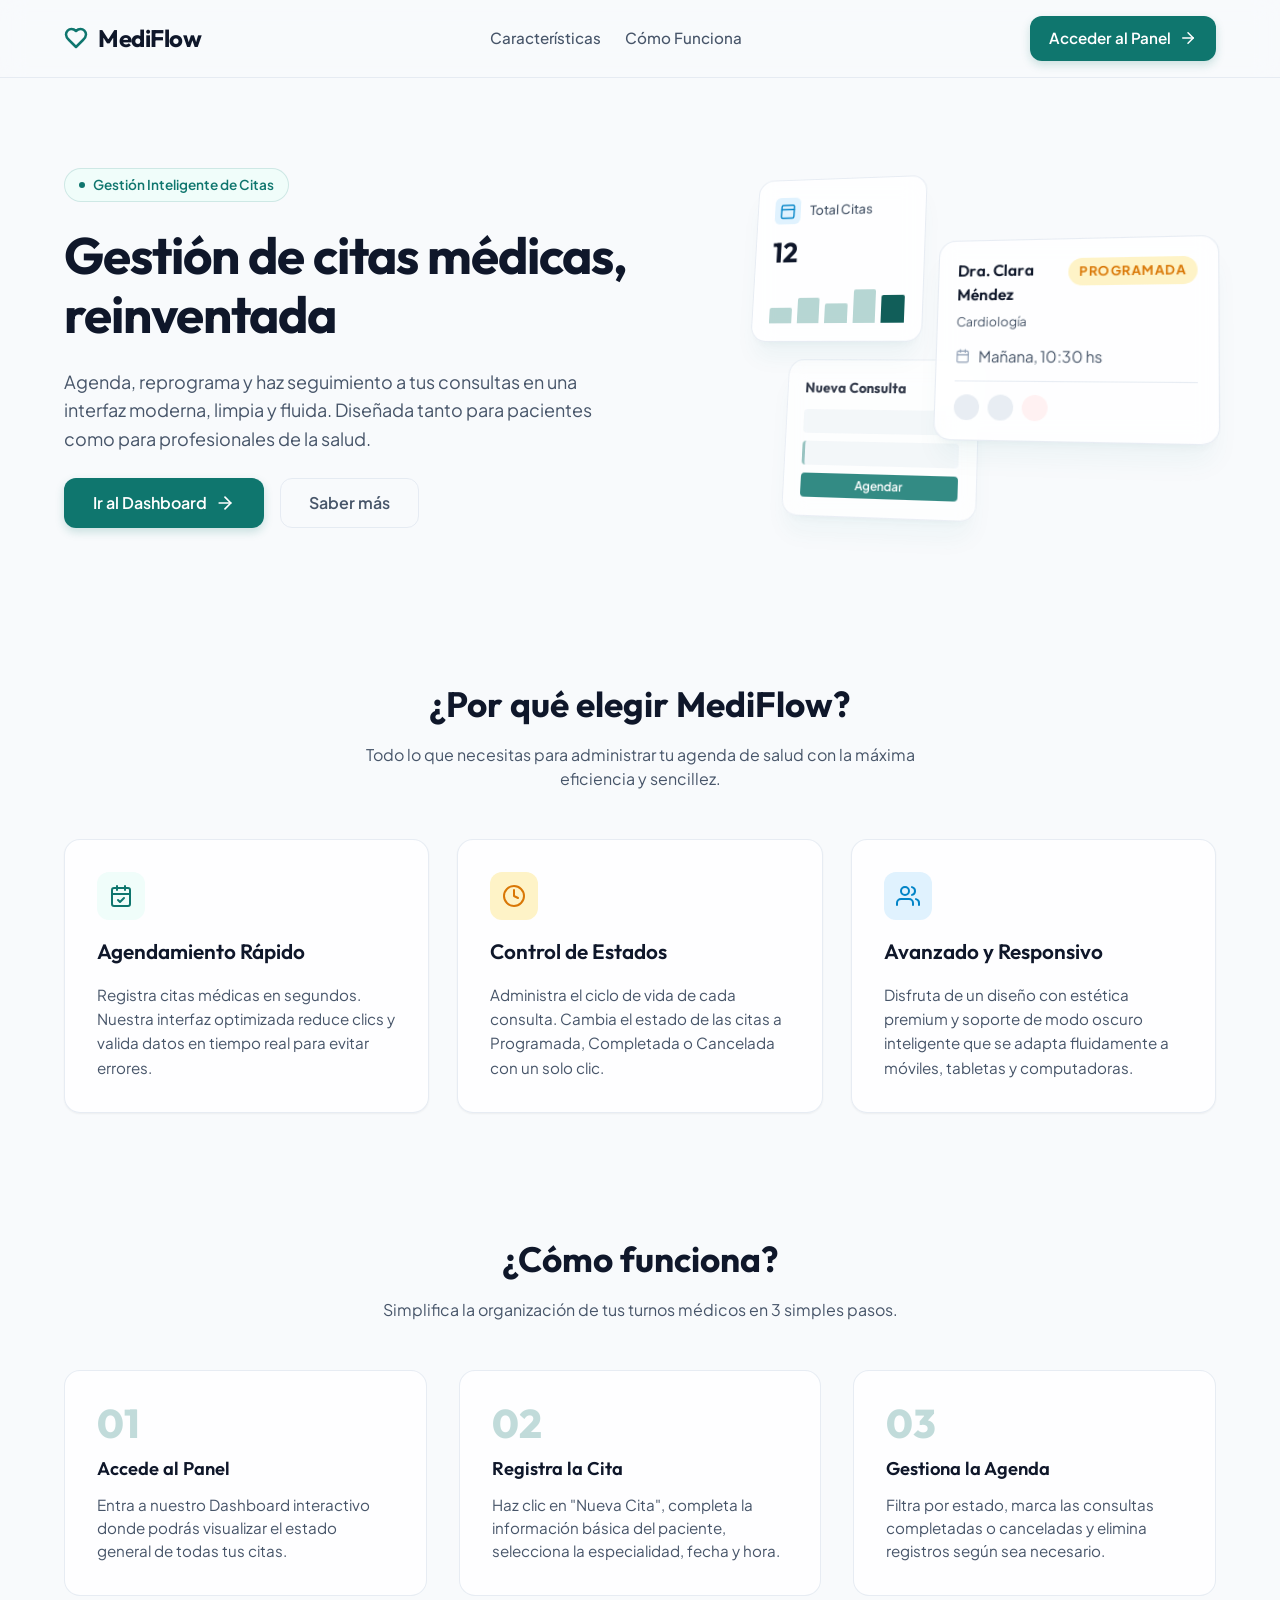
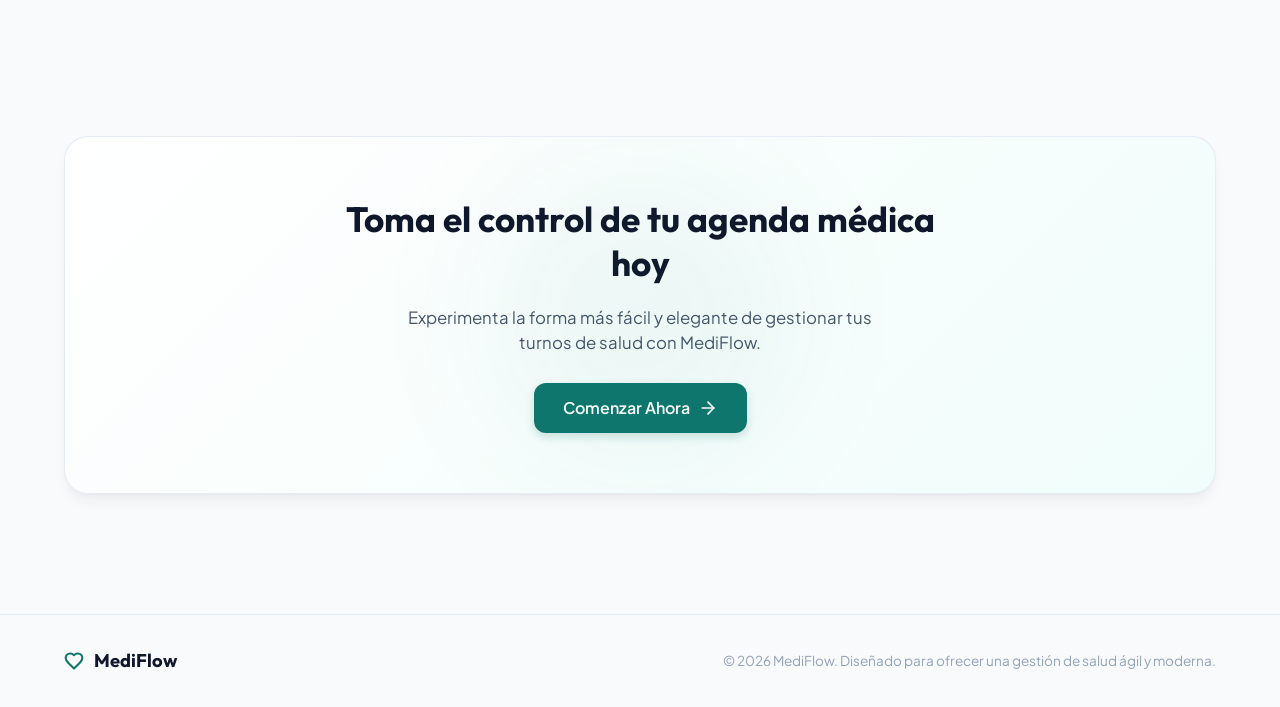
==== commit 5ef753ac: "feat: s ha implentado una landig page para la aplicacion" ====
--- a/public/index.html
+++ b/public/index.html
@@ -10,327 +10,186 @@
   <link rel="stylesheet" href="styles.css">
 </head>
 <body>
-  <!-- Landing Page View -->
-  <div id="landingView" class="route-view hidden">
-    <!-- Landing Header -->
-    <header class="landing-header">
-      <div class="header-container">
-        <div class="logo">
-          <svg xmlns="http://www.w3.org/2000/svg" width="24" height="24" viewBox="0 0 24 24" fill="none" stroke="currentColor" stroke-width="2.5" stroke-linecap="round" stroke-linejoin="round" class="logo-icon"><path d="M19 14c1.49-1.46 3-3.21 3-5.5A5.5 5.5 0 0 0 16.5 3c-1.76 0-3 .5-4.5 2-1.5-1.5-2.74-2-4.5-2A5.5 5.5 0 0 0 2 8.5c0 2.3 1.5 4.05 3 5.5l7 7Z"/></svg>
-          <h1>MediFlow</h1>
-        </div>
-        <nav class="landing-nav">
-          <a href="#services" class="nav-link">Servicios</a>
-          <a href="#features" class="nav-link">Beneficios</a>
-        </nav>
-        <div class="header-actions">
-          <a href="/home" class="btn btn-primary btn-go-dashboard">Acceder al Dashboard</a>
-        </div>
-      </div>
-    </header>
+  <!-- Header / Navigation -->
+  <header class="app-header">
+    <div class="header-container">
+      <a href="/" class="logo" style="text-decoration: none; color: inherit;">
+        <svg xmlns="http://www.w3.org/2000/svg" width="24" height="24" viewBox="0 0 24 24" fill="none" stroke="currentColor" stroke-width="2.5" stroke-linecap="round" stroke-linejoin="round" class="logo-icon"><path d="M19 14c1.49-1.46 3-3.21 3-5.5A5.5 5.5 0 0 0 16.5 3c-1.76 0-3 .5-4.5 2-1.5-1.5-2.74-2-4.5-2A5.5 5.5 0 0 0 2 8.5c0 2.3 1.5 4.05 3 5.5l7 7Z"/></svg>
+        <h1>MediFlow</h1>
+      </a>
+      <nav class="nav-menu">
+        <a href="#features" class="nav-link">Características</a>
+        <a href="#how-it-works" class="nav-link">Cómo Funciona</a>
+      </nav>
+      <a href="/home" class="btn btn-primary btn-nav-cta">
+        Acceder al Panel
+        <svg xmlns="http://www.w3.org/2000/svg" width="18" height="18" viewBox="0 0 24 24" fill="none" stroke="currentColor" stroke-width="2" stroke-linecap="round" stroke-linejoin="round"><path d="M5 12h14"/><path d="m12 5 7 7-7 7"/></svg>
+      </a>
+    </div>
+  </header>
 
+  <!-- Main Landing Content -->
+  <main class="landing-main">
+    
     <!-- Hero Section -->
-    <section class="landing-hero">
+    <section class="hero-section">
       <div class="hero-container">
         <div class="hero-content">
-          <span class="badge">Tu salud en armonía, tu tiempo bajo control</span>
-          <h2 class="hero-title">El flujo inteligente para la gestión de tus citas médicas</h2>
-          <p class="hero-description">MediFlow optimiza la programación, seguimiento y control de tus consultas de salud en un entorno premium, intuitivo y responsivo. Diseñado para simplificar tu bienestar.</p>
+          <div class="hero-badge">
+            <span class="badge-dot"></span>
+            Gestión Inteligente de Citas
+          </div>
+          <h1 class="hero-title">Gestión de citas médicas, reinventada</h1>
+          <p class="hero-subtitle">Agenda, reprograma y haz seguimiento a tus consultas en una interfaz moderna, limpia y fluida. Diseñada tanto para pacientes como para profesionales de la salud.</p>
           <div class="hero-actions">
-            <a href="/home" class="btn btn-primary btn-large btn-go-dashboard">
-              Comenzar Ahora
-              <svg xmlns="http://www.w3.org/2000/svg" width="18" height="18" viewBox="0 0 24 24" fill="none" stroke="currentColor" stroke-width="2" stroke-linecap="round" stroke-linejoin="round"><path d="M5 12h14"/><path d="m12 5 7 7-7 7"/></svg>
+            <a href="/home" class="btn btn-primary btn-lg">
+              Ir al Dashboard
+              <svg xmlns="http://www.w3.org/2000/svg" width="20" height="20" viewBox="0 0 24 24" fill="none" stroke="currentColor" stroke-width="2" stroke-linecap="round" stroke-linejoin="round"><path d="M5 12h14"/><path d="m12 5 7 7-7 7"/></svg>
             </a>
-            <a href="#features" class="btn btn-secondary btn-large">Saber Más</a>
+            <a href="#features" class="btn btn-secondary btn-lg">Saber más</a>
           </div>
         </div>
-        <div class="hero-image-container">
-          <img src="hero_medical_illustration.png" alt="Ilustración Médica MediFlow" class="hero-image">
-        </div>
-      </div>
-    </section>
-
-    <!-- Services Grid Section -->
-    <section id="services" class="landing-services">
-      <div class="section-header">
-        <span class="section-tag">Especialidades</span>
-        <h2 class="section-title">Servicios Médicos a Tu Disposición</h2>
-        <p class="section-subtitle">Gestión centralizada para diversas áreas del cuidado de tu salud con profesionales calificados.</p>
-      </div>
-      <div class="services-container">
-        <div class="service-promo-card" style="--accent-color: #0284c7;">
-          <div class="service-promo-icon icon-blue">
-            <svg xmlns="http://www.w3.org/2000/svg" width="24" height="24" viewBox="0 0 24 24" fill="none" stroke="currentColor" stroke-width="2" stroke-linecap="round" stroke-linejoin="round"><path d="M19 14c1.49-1.46 3-3.21 3-5.5A5.5 5.5 0 0 0 16.5 3c-1.76 0-3 .5-4.5 2-1.5-1.5-2.74-2-4.5-2A5.5 5.5 0 0 0 2 8.5c0 2.3 1.5 4.05 3 5.5l7 7Z"/></svg>
+        
+        <div class="hero-visual">
+          <div class="mockup-container">
+            <!-- Simulated Stats Card -->
+            <div class="mockup-card mockup-stats">
+              <div class="mockup-stats-header">
+                <div class="mockup-icon icon-blue">
+                  <svg xmlns="http://www.w3.org/2000/svg" width="18" height="18" viewBox="0 0 24 24" fill="none" stroke="currentColor" stroke-width="2" stroke-linecap="round" stroke-linejoin="round"><rect width="18" height="18" x="3" y="4" rx="2"/><path d="M3 10h18"/></svg>
+                </div>
+                <span>Total Citas</span>
+              </div>
+              <div class="mockup-stats-value">12</div>
+              <div class="mockup-stats-graph">
+                <div class="graph-bar" style="height: 40%"></div>
+                <div class="graph-bar" style="height: 65%"></div>
+                <div class="graph-bar" style="height: 50%"></div>
+                <div class="graph-bar" style="height: 85%"></div>
+                <div class="graph-bar" style="height: 70%"></div>
+              </div>
+            </div>
+            
+            <!-- Simulated Appointment Card -->
+            <div class="mockup-card mockup-appt">
+              <div class="mockup-appt-header">
+                <div>
+                  <h4 class="patient-name">Dra. Clara Méndez</h4>
+                  <span class="patient-email">Cardiología</span>
+                </div>
+                <span class="status-pill status-scheduled">Programada</span>
+              </div>
+              <div class="mockup-appt-details">
+                <div class="detail-item">
+                  <svg xmlns="http://www.w3.org/2000/svg" width="14" height="14" viewBox="0 0 24 24" fill="none" stroke="currentColor" stroke-width="2" stroke-linecap="round" stroke-linejoin="round"><rect width="18" height="18" x="3" y="4" rx="2" ry="2"/><line x1="16" x2="16" y1="2" y2="6"/><line x1="8" x2="8" y1="2" y2="6"/><line x1="3" x2="21" y1="10" y2="10"/></svg>
+                  <span>Mañana, 10:30 hs</span>
+                </div>
+              </div>
+              <div class="mockup-appt-actions">
+                <div class="action-btn-circle"></div>
+                <div class="action-btn-circle"></div>
+                <div class="action-btn-circle delete"></div>
+              </div>
+            </div>
+            
+            <!-- Quick Schedule Mockup Form -->
+            <div class="mockup-card mockup-schedule">
+              <h4>Nueva Consulta</h4>
+              <div class="mockup-input"></div>
+              <div class="mockup-input select"></div>
+              <div class="mockup-btn">Agendar</div>
+            </div>
           </div>
-          <h3>Medicina General</h3>
-          <p>Tu primer paso para un diagnóstico certero y el cuidado continuo de tu bienestar general.</p>
-        </div>
-
-        <div class="service-promo-card" style="--accent-color: #8b5cf6;">
-          <div class="service-promo-icon" style="background-color: rgba(139, 92, 246, 0.15); color: #8b5cf6;">
-            <svg xmlns="http://www.w3.org/2000/svg" width="24" height="24" viewBox="0 0 24 24" fill="none" stroke="currentColor" stroke-width="2" stroke-linecap="round" stroke-linejoin="round"><path d="M12 2v20"/><path d="M17 5H9.5a3.5 3.5 0 0 0 0 7h5a3.5 3.5 0 0 1 0 7H6"/></svg>
-          </div>
-          <h3>Odontología</h3>
-          <p>Tratamientos dentales integrales para mantener tu sonrisa saludable, radiante y protegida.</p>
-        </div>
-
-        <div class="service-promo-card" style="--accent-color: #f97316;">
-          <div class="service-promo-icon" style="background-color: rgba(249, 115, 22, 0.15); color: #f97316;">
-            <svg xmlns="http://www.w3.org/2000/svg" width="24" height="24" viewBox="0 0 24 24" fill="none" stroke="currentColor" stroke-width="2" stroke-linecap="round" stroke-linejoin="round"><path d="M5 3a2 2 0 0 0-2 2v14a2 2 0 0 0 2 2h14a2 2 0 0 0 2-2V5a2 2 0 0 0-2-2H5Zm0 4h14M5 12h14M5 17h14"/></svg>
-          </div>
-          <h3>Pediatría</h3>
-          <p>Cuidado médico con cariño y atención especializada para el crecimiento sano de tus pequeños.</p>
-        </div>
-
-        <div class="service-promo-card" style="--accent-color: #ef4444;">
-          <div class="service-promo-icon icon-red">
-            <svg xmlns="http://www.w3.org/2000/svg" width="24" height="24" viewBox="0 0 24 24" fill="none" stroke="currentColor" stroke-width="2" stroke-linecap="round" stroke-linejoin="round"><path d="M22 12h-4l-3 9L9 3l-3 9H2"/></svg>
-          </div>
-          <h3>Cardiología</h3>
-          <p>Monitoreo, prevención y cuidado avanzado de la salud de tu corazón con tecnología de punta.</p>
-        </div>
-
-        <div class="service-promo-card" style="--accent-color: #ec4899;">
-          <div class="service-promo-icon" style="background-color: rgba(236, 72, 153, 0.15); color: #ec4899;">
-            <svg xmlns="http://www.w3.org/2000/svg" width="24" height="24" viewBox="0 0 24 24" fill="none" stroke="currentColor" stroke-width="2" stroke-linecap="round" stroke-linejoin="round"><path d="M12 22a7 7 0 0 0 5-12.01V5a5 5 0 0 0-10 0v4.99A7 7 0 0 0 12 22Zm0 0V10"/></svg>
-          </div>
-          <h3>Dermatología</h3>
-          <p>Especialistas en diagnosticar y tratar todo tipo de afecciones de la piel, cabello y uñas.</p>
-        </div>
-
-        <div class="service-promo-card" style="--accent-color: #10b981;">
-          <div class="service-promo-icon icon-green">
-            <svg xmlns="http://www.w3.org/2000/svg" width="24" height="24" viewBox="0 0 24 24" fill="none" stroke="currentColor" stroke-width="2" stroke-linecap="round" stroke-linejoin="round"><path d="M12 2a10 10 0 0 0-10 10c0 5.523 4.477 10 10 10s10-4.477 10-10A10 10 0 0 0 12 2Zm1 10h-2V7h2v5Zm0 4h-2v-2h2v2Z"/></svg>
-          </div>
-          <h3>Nutrición</h3>
-          <p>Asesoría personalizada para balancear tu alimentación y alcanzar un estilo de vida saludable.</p>
         </div>
       </div>
     </section>
 
     <!-- Features Section -->
-    <section id="features" class="landing-features">
+    <section id="features" class="features-section">
       <div class="section-header">
-        <span class="section-tag">Beneficios</span>
         <h2 class="section-title">¿Por qué elegir MediFlow?</h2>
-        <p class="section-subtitle">Hemos rediseñado la gestión de consultas para ofrecerte la experiencia más fluida y eficiente.</p>
+        <p class="section-subtitle">Todo lo que necesitas para administrar tu agenda de salud con la máxima eficiencia y sencillez.</p>
       </div>
+      
       <div class="features-grid">
         <div class="feature-card">
-          <div class="feature-icon icon-blue">
-            <svg xmlns="http://www.w3.org/2000/svg" width="24" height="24" viewBox="0 0 24 24" fill="none" stroke="currentColor" stroke-width="2" stroke-linecap="round" stroke-linejoin="round"><rect width="18" height="18" x="3" y="4" rx="2" ry="2"/><line x1="16" x2="16" y1="2" y2="6"/><line x1="8" x2="8" y1="2" y2="6"/><line x1="3" x2="21" y1="10" y2="10"/></svg>
+          <div class="feature-icon icon-primary">
+            <svg xmlns="http://www.w3.org/2000/svg" width="24" height="24" viewBox="0 0 24 24" fill="none" stroke="currentColor" stroke-width="2" stroke-linecap="round" stroke-linejoin="round"><rect width="18" height="18" x="3" y="4" rx="2" ry="2"/><line x1="16" x2="16" y1="2" y2="6"/><line x1="8" x2="8" y1="2" y2="6"/><line x1="3" x2="21" y1="10" y2="10"/><path d="m9 16 2 2 4-4"/></svg>
           </div>
-          <h3>Agendamiento Veloz</h3>
-          <p>Agendar una nueva cita toma solo segundos con nuestro formulario modal simplificado e intuitivo.</p>
+          <h3>Agendamiento Rápido</h3>
+          <p>Registra citas médicas en segundos. Nuestra interfaz optimizada reduce clics y valida datos en tiempo real para evitar errores.</p>
         </div>
-        <div class="feature-card">
-          <div class="feature-icon icon-green">
-            <svg xmlns="http://www.w3.org/2000/svg" width="24" height="24" viewBox="0 0 24 24" fill="none" stroke="currentColor" stroke-width="2" stroke-linecap="round" stroke-linejoin="round"><path d="M22 11.08V12a10 10 0 1 1-5.93-9.14"/><polyline points="22 4 12 14.01 9 11.01"/></svg>
-          </div>
-          <h3>Control de Estados</h3>
-          <p>Monitorea si tus citas están Programadas, Completadas o Canceladas al instante con colores visuales claros.</p>
-        </div>
+
         <div class="feature-card">
           <div class="feature-icon icon-yellow">
             <svg xmlns="http://www.w3.org/2000/svg" width="24" height="24" viewBox="0 0 24 24" fill="none" stroke="currentColor" stroke-width="2" stroke-linecap="round" stroke-linejoin="round"><circle cx="12" cy="12" r="10"/><polyline points="12 6 12 12 16 14"/></svg>
           </div>
-          <h3>Estadísticas en Tiempo Real</h3>
-          <p>El dashboard cuenta con contadores interactivos que se animan dinámicamente cuando el estado de las citas cambia.</p>
+          <h3>Control de Estados</h3>
+          <p>Administra el ciclo de vida de cada consulta. Cambia el estado de las citas a Programada, Completada o Cancelada con un solo clic.</p>
+        </div>
+
+        <div class="feature-card">
+          <div class="feature-icon icon-blue">
+            <svg xmlns="http://www.w3.org/2000/svg" width="24" height="24" viewBox="0 0 24 24" fill="none" stroke="currentColor" stroke-width="2" stroke-linecap="round" stroke-linejoin="round"><path d="M17 21v-2a4 4 0 0 0-4-4H5a4 4 0 0 0-4 4v2"/><circle cx="9" cy="7" r="4"/><path d="M23 21v-2a4 4 0 0 0-3-3.87"/><path d="M16 3.13a4 4 0 0 1 0 7.75"/></svg>
+          </div>
+          <h3>Avanzado y Responsivo</h3>
+          <p>Disfruta de un diseño con estética premium y soporte de modo oscuro inteligente que se adapta fluidamente a móviles, tabletas y computadoras.</p>
         </div>
       </div>
     </section>
 
-    <!-- Footer -->
-    <footer class="landing-footer">
-      <div class="footer-container">
-        <div class="footer-brand">
-          <svg xmlns="http://www.w3.org/2000/svg" width="24" height="24" viewBox="0 0 24 24" fill="none" stroke="currentColor" stroke-width="2.5" stroke-linecap="round" stroke-linejoin="round" class="logo-icon"><path d="M19 14c1.49-1.46 3-3.21 3-5.5A5.5 5.5 0 0 0 16.5 3c-1.76 0-3 .5-4.5 2-1.5-1.5-2.74-2-4.5-2A5.5 5.5 0 0 0 2 8.5c0 2.3 1.5 4.05 3 5.5l7 7Z"/></svg>
-          <h2>MediFlow</h2>
-        </div>
-        <p class="copyright">&copy; 2026 MediFlow. Todos los derechos reservados. Diseñado para profesionales de la salud.</p>
+    <!-- How It Works Section -->
+    <section id="how-it-works" class="how-works-section">
+      <div class="section-header">
+        <h2 class="section-title">¿Cómo funciona?</h2>
+        <p class="section-subtitle">Simplifica la organización de tus turnos médicos en 3 simples pasos.</p>
       </div>
-    </footer>
-  </div>
-
-  <!-- Dashboard Page View -->
-  <div id="dashboardView" class="route-view hidden">
-    <!-- Header / Navigation -->
-    <header class="app-header">
-      <div class="header-container">
-        <div class="logo">
-          <a href="/" class="btn-logo-link">
-            <svg xmlns="http://www.w3.org/2000/svg" width="24" height="24" viewBox="0 0 24 24" fill="none" stroke="currentColor" stroke-width="2.5" stroke-linecap="round" stroke-linejoin="round" class="logo-icon"><path d="M19 14c1.49-1.46 3-3.21 3-5.5A5.5 5.5 0 0 0 16.5 3c-1.76 0-3 .5-4.5 2-1.5-1.5-2.74-2-4.5-2A5.5 5.5 0 0 0 2 8.5c0 2.3 1.5 4.05 3 5.5l7 7Z"/></svg>
-            <h1>MediFlow</h1>
-          </a>
-        </div>
-        <button class="btn btn-primary" id="btnOpenNewAppointment" aria-haspopup="dialog">
-          <svg xmlns="http://www.w3.org/2000/svg" width="18" height="18" viewBox="0 0 24 24" fill="none" stroke="currentColor" stroke-width="2" stroke-linecap="round" stroke-linejoin="round"><path d="M5 12h14"/><path d="M12 5v14"/></svg>
-          Nueva Cita
-        </button>
-      </div>
-    </header>
-
-    <!-- Main Container -->
-    <main class="app-container">
       
-      <!-- Stats Section -->
-      <section class="stats-grid" aria-label="Estadísticas de citas">
-        <div class="stat-card">
-          <div class="stat-icon icon-blue">
-            <svg xmlns="http://www.w3.org/2000/svg" width="22" height="22" viewBox="0 0 24 24" fill="none" stroke="currentColor" stroke-width="2" stroke-linecap="round" stroke-linejoin="round"><path d="M8 2v4"/><path d="M16 2v4"/><rect width="18" height="18" x="3" y="4" rx="2"/><path d="M3 10h18"/></svg>
-          </div>
-          <div class="stat-info">
-            <span class="stat-label">Total Citas</span>
-            <span class="stat-value" id="statTotal">0</span>
-          </div>
+      <div class="steps-grid">
+        <div class="step-item">
+          <div class="step-number">01</div>
+          <h4>Accede al Panel</h4>
+          <p>Entra a nuestro Dashboard interactivo donde podrás visualizar el estado general de todas tus citas.</p>
         </div>
         
-        <div class="stat-card">
-          <div class="stat-icon icon-yellow">
-            <svg xmlns="http://www.w3.org/2000/svg" width="22" height="22" viewBox="0 0 24 24" fill="none" stroke="currentColor" stroke-width="2" stroke-linecap="round" stroke-linejoin="round"><circle cx="12" cy="12" r="10"/><polyline points="12 6 12 12 16 14"/></svg>
-          </div>
-          <div class="stat-info">
-            <span class="stat-label">Pendientes</span>
-            <span class="stat-value" id="statScheduled">0</span>
-          </div>
+        <div class="step-item">
+          <div class="step-number">02</div>
+          <h4>Registra la Cita</h4>
+          <p>Haz clic en "Nueva Cita", completa la información básica del paciente, selecciona la especialidad, fecha y hora.</p>
         </div>
+        
+        <div class="step-item">
+          <div class="step-number">03</div>
+          <h4>Gestiona la Agenda</h4>
+          <p>Filtra por estado, marca las consultas completadas o canceladas y elimina registros según sea necesario.</p>
+        </div>
+      </div>
+    </section>
 
-        <div class="stat-card">
-          <div class="stat-icon icon-green">
-            <svg xmlns="http://www.w3.org/2000/svg" width="22" height="22" viewBox="0 0 24 24" fill="none" stroke="currentColor" stroke-width="2" stroke-linecap="round" stroke-linejoin="round"><path d="M20 6 9 17l-5-5"/></svg>
-          </div>
-          <div class="stat-info">
-            <span class="stat-label">Completadas</span>
-            <span class="stat-value" id="statCompleted">0</span>
-          </div>
-        </div>
+    <!-- CTA Section -->
+    <section class="cta-section">
+      <div class="cta-card">
+        <div class="cta-glow"></div>
+        <h2>Toma el control de tu agenda médica hoy</h2>
+        <p>Experimenta la forma más fácil y elegante de gestionar tus turnos de salud con MediFlow.</p>
+        <a href="/home" class="btn btn-primary btn-lg">
+          Comenzar Ahora
+          <svg xmlns="http://www.w3.org/2000/svg" width="20" height="20" viewBox="0 0 24 24" fill="none" stroke="currentColor" stroke-width="2" stroke-linecap="round" stroke-linejoin="round"><path d="M5 12h14"/><path d="m12 5 7 7-7 7"/></svg>
+        </a>
+      </div>
+    </section>
 
-        <div class="stat-card">
-          <div class="stat-icon icon-red">
-            <svg xmlns="http://www.w3.org/2000/svg" width="22" height="22" viewBox="0 0 24 24" fill="none" stroke="currentColor" stroke-width="2" stroke-linecap="round" stroke-linejoin="round"><circle cx="12" cy="12" r="10"/><path d="m15 9-6 6"/><path d="m9 9 6 6"/></svg>
-          </div>
-          <div class="stat-info">
-            <span class="stat-label">Canceladas</span>
-            <span class="stat-value" id="statCancelled">0</span>
-          </div>
-        </div>
-      </section>
+  </main>
 
-      <!-- Content Area & Controls -->
-      <section class="content-header">
-        <div class="filter-bar">
-          <button class="filter-btn active" data-filter="all">Todas</button>
-          <button class="filter-btn" data-filter="scheduled">Programadas</button>
-          <button class="filter-btn" data-filter="completed">Completadas</button>
-          <button class="filter-btn" data-filter="cancelled">Canceladas</button>
-        </div>
-      </section>
-
-      <!-- Loading State -->
-      <div id="loadingIndicator" class="loading-container">
-        <div class="spinner"></div>
-        <p>Cargando citas...</p>
+  <!-- Footer -->
+  <footer class="landing-footer">
+    <div class="footer-container">
+      <div class="logo">
+        <svg xmlns="http://www.w3.org/2000/svg" width="20" height="20" viewBox="0 0 24 24" fill="none" stroke="currentColor" stroke-width="2.5" stroke-linecap="round" stroke-linejoin="round" class="logo-icon"><path d="M19 14c1.49-1.46 3-3.21 3-5.5A5.5 5.5 0 0 0 16.5 3c-1.76 0-3 .5-4.5 2-1.5-1.5-2.74-2-4.5-2A5.5 5.5 0 0 0 2 8.5c0 2.3 1.5 4.05 3 5.5l7 7Z"/></svg>
+        <span>MediFlow</span>
       </div>
-
-      <!-- Empty State -->
-      <div id="emptyState" class="empty-state hidden">
-        <svg xmlns="http://www.w3.org/2000/svg" width="64" height="64" viewBox="0 0 24 24" fill="none" stroke="currentColor" stroke-width="1.5" stroke-linecap="round" stroke-linejoin="round" class="empty-icon"><rect width="18" height="18" x="3" y="4" rx="2" ry="2"/><line x1="16" x2="16" y1="2" y2="6"/><line x1="8" x2="8" y1="2" y2="6"/><line x1="3" x2="21" y1="10" y2="10"/><path d="m9 16 2 2 4-4"/></svg>
-        <h2>No hay citas registradas</h2>
-        <p>Comienza programando tu primera consulta médica haciendo clic en "Nueva Cita".</p>
-      </div>
-
-      <!-- Grid / List of appointments -->
-      <div id="appointmentsGrid" class="appointments-grid">
-        <!-- Citas se renderizan dinámicamente aquí -->
-      </div>
-    </main>
-  </div>
-
-  <!-- Notification Toast -->
-  <div id="notificationToast" class="toast hidden" role="alert" aria-live="assertive"></div>
-
-  <!-- Booking Modal Dialog -->
-  <dialog id="appointmentModal" closedby="any" class="modal-dialog" aria-labelledby="modalTitle">
-    <div class="modal-content">
-      <header class="modal-header">
-        <h2 id="modalTitle">Nueva Cita Médica</h2>
-        <button class="btn-close" id="btnCloseModal" aria-label="Cerrar modal">
-          <svg xmlns="http://www.w3.org/2000/svg" width="20" height="20" viewBox="0 0 24 24" fill="none" stroke="currentColor" stroke-width="2" stroke-linecap="round" stroke-linejoin="round"><path d="M18 6 6 18"/><path d="m6 6 12 12"/></svg>
-        </button>
-      </header>
-      <form id="appointmentForm" class="modal-body" novalidate>
-        <div class="form-group">
-          <label for="patientName">Nombre del Paciente <span class="required">*</span></label>
-          <input type="text" id="patientName" name="patientName" placeholder="Ej. Juan Pérez" required autocomplete="name">
-          <span class="error-message" id="errorPatientName">El nombre es requerido.</span>
-        </div>
-
-        <div class="form-group">
-          <label for="email">Correo Electrónico <span class="required">*</span></label>
-          <input type="email" id="email" name="email" placeholder="Ej. juan@example.com" required autocomplete="email">
-          <span class="error-message" id="errorEmail">Introduce un correo electrónico válido.</span>
-        </div>
-
-        <div class="form-row">
-          <div class="form-group">
-            <label for="date">Fecha <span class="required">*</span></label>
-            <input type="date" id="date" name="date" required>
-            <span class="error-message" id="errorDate">Selecciona una fecha válida.</span>
-          </div>
-
-          <div class="form-group">
-            <label for="time">Hora <span class="required">*</span></label>
-            <input type="time" id="time" name="time" required>
-            <span class="error-message" id="errorTime">Selecciona una hora válida.</span>
-          </div>
-        </div>
-
-        <div class="form-group">
-          <label for="service">Servicio Médico <span class="required">*</span></label>
-          <select id="service" name="service" required>
-            <option value="" disabled selected>Selecciona una especialidad</option>
-            <option value="Medicina General">Medicina General</option>
-            <option value="Odontología">Odontología</option>
-            <option value="Pediatría">Pediatría</option>
-            <option value="Cardiología">Cardiología</option>
-            <option value="Dermatología">Dermatología</option>
-            <option value="Nutrición">Nutrición</option>
-          </select>
-          <span class="error-message" id="errorService">Por favor, selecciona un servicio.</span>
-        </div>
-
-        <div class="form-group">
-          <label for="notes">Notas o Sintomatología</label>
-          <textarea id="notes" name="notes" rows="3" placeholder="Describe brevemente el motivo de la consulta o notas relevantes..."></textarea>
-        </div>
-
-        <footer class="modal-actions">
-          <button type="button" class="btn btn-secondary" id="btnCancelModal">Cancelar</button>
-          <button type="submit" class="btn btn-primary">
-            <svg xmlns="http://www.w3.org/2000/svg" width="16" height="16" viewBox="0 0 24 24" fill="none" stroke="currentColor" stroke-width="2.5" stroke-linecap="round" stroke-linejoin="round"><path d="M5 12h14"/><path d="M12 5v14"/></svg>
-            Agendar Cita
-          </button>
-        </footer>
-      </form>
+      <p class="copyright">&copy; 2026 MediFlow. Diseñado para ofrecer una gestión de salud ágil y moderna.</p>
     </div>
-  </dialog>
-
-  <!-- Delete Confirmation Dialog -->
-  <dialog id="deleteConfirmModal" closedby="any" class="modal-dialog mini-modal" aria-labelledby="deleteModalTitle">
-    <div class="modal-content">
-      <header class="modal-header">
-        <h2 id="deleteModalTitle">¿Eliminar Cita?</h2>
-      </header>
-      <div class="modal-body">
-        <p>¿Estás seguro de que deseas eliminar esta cita? Esta acción no se puede deshacer.</p>
-      </div>
-      <footer class="modal-actions">
-        <button type="button" class="btn btn-secondary" id="btnCancelDelete">Cancelar</button>
-        <button type="button" class="btn btn-danger" id="btnConfirmDelete">Eliminar</button>
-      </footer>
-    </div>
-  </dialog>
-
-  <script src="app.js"></script>
+  </footer>
 </body>
 </html>
--- a/public/styles.css
+++ b/public/styles.css
@@ -725,56 +725,24 @@
   to { transform: translateX(0); opacity: 1; }
 }
 
-/* SPA Route Views styling */
-.route-view {
-  animation: fade-in 0.4s ease-out;
-}
-
-.route-view.hidden {
-  display: none !important;
-}
-
-/* Logo links resets */
-.btn-logo-link {
-  display: flex;
-  align-items: center;
-  gap: 10px;
-  text-decoration: none;
-  color: inherit;
-}
-
-/* Landing Page Specific Header */
-.landing-header {
-  position: sticky;
-  top: 0;
-  z-index: 10;
-  background-color: rgba(248, 250, 252, 0.7);
-  backdrop-filter: var(--glass-blur);
-  -webkit-backdrop-filter: var(--glass-blur);
-  border-bottom: 1px solid var(--border-color);
-  transition: background-color 0.3s ease, border-color 0.3s ease;
-}
-
-@media (prefers-color-scheme: dark) {
-  .landing-header {
-    background-color: rgba(11, 15, 25, 0.7);
-  }
-}
-
-.landing-nav {
-  display: flex;
+/* ====================================================
+   Landing Page Styles
+   ==================================================== */
+
+.nav-menu {
+  display: flex;
+  align-items: center;
   gap: 24px;
 }
 
 .nav-link {
   font-family: var(--font-body);
-  font-weight: 600;
+  font-weight: 500;
+  color: var(--text-secondary);
+  text-decoration: none;
   font-size: 0.95rem;
-  color: var(--text-secondary);
-  text-decoration: none;
   transition: color 0.2s ease;
   position: relative;
-  padding: 4px 0;
 }
 
 .nav-link:hover {
@@ -784,262 +752,441 @@
 .nav-link::after {
   content: '';
   position: absolute;
-  bottom: 0;
+  bottom: -4px;
   left: 0;
   width: 0;
   height: 2px;
   background-color: var(--primary-color);
-  transition: width 0.25s ease-out;
+  transition: width 0.2s ease;
 }
 
 .nav-link:hover::after {
   width: 100%;
 }
 
-/* Landing Hero */
-.landing-hero {
-  position: relative;
-  overflow: hidden;
-  padding: 60px 0;
-  background: radial-gradient(circle at 90% 10%, var(--primary-light) 0%, transparent 60%);
-}
-
-.hero-container {
+.landing-main {
   max-width: 1200px;
   margin: 0 auto;
-  padding: 0 24px;
+  padding: 40px 24px;
+  display: flex;
+  flex-direction: column;
+  gap: 80px;
+}
+
+@media (max-width: 768px) {
+  .nav-menu {
+    display: none; /* Hide nav links on mobile for simplicity */
+  }
+  .landing-main {
+    gap: 60px;
+    padding: 20px 16px;
+  }
+}
+
+/* Hero Section */
+.hero-section {
+  padding: 40px 0;
+  animation: fade-in 0.8s ease-out;
+}
+
+.hero-container {
   display: grid;
   grid-template-columns: 1.1fr 0.9fr;
   gap: 48px;
   align-items: center;
 }
 
+@media (max-width: 992px) {
+  .hero-container {
+    grid-template-columns: 1fr;
+    gap: 60px;
+    text-align: center;
+  }
+  .hero-actions {
+    justify-content: center;
+  }
+  .hero-badge {
+    margin: 0 auto;
+  }
+}
+
 .hero-content {
   display: flex;
   flex-direction: column;
   align-items: flex-start;
-}
-
-.badge {
+  gap: 24px;
+}
+
+@media (max-width: 992px) {
+  .hero-content {
+    align-items: center;
+  }
+}
+
+.hero-badge {
+  display: inline-flex;
+  align-items: center;
+  gap: 8px;
   background-color: var(--primary-light);
   color: var(--primary-color);
-  border: 1px solid var(--border-color);
+  font-family: var(--font-body);
   font-size: 0.85rem;
   font-weight: 600;
   padding: 6px 14px;
-  border-radius: 9999px;
-  margin-bottom: 24px;
-  display: inline-flex;
+  border-radius: var(--border-radius-xl);
+  border: 1px solid rgba(15, 118, 110, 0.15);
+}
+
+.badge-dot {
+  width: 6px;
+  height: 6px;
+  background-color: var(--primary-color);
+  border-radius: 50%;
+  animation: pulse-dot 2s infinite;
+}
+
+@keyframes pulse-dot {
+  0% { transform: scale(0.95); opacity: 0.5; }
+  50% { transform: scale(1.3); opacity: 1; }
+  100% { transform: scale(0.95); opacity: 0.5; }
 }
 
 .hero-title {
   font-family: var(--font-title);
-  font-size: 3rem;
+  font-size: 3.2rem;
   font-weight: 700;
   line-height: 1.15;
-  margin-bottom: 20px;
-  background: linear-gradient(135deg, var(--text-primary) 30%, var(--primary-color) 100%);
-  -webkit-background-clip: text;
-  -webkit-text-fill-color: transparent;
   letter-spacing: -1px;
-}
-
-.hero-description {
-  font-size: 1.1rem;
+  color: var(--text-primary);
+}
+
+@media (max-width: 576px) {
+  .hero-title {
+    font-size: 2.4rem;
+  }
+}
+
+.hero-subtitle {
+  font-size: 1.125rem;
   color: var(--text-secondary);
   line-height: 1.6;
-  margin-bottom: 32px;
-  max-width: 540px;
+  max-width: 560px;
 }
 
 .hero-actions {
   display: flex;
   gap: 16px;
-  flex-wrap: wrap;
-}
-
-.btn-large {
-  padding: 12px 24px;
+  width: 100%;
+}
+
+.btn-lg {
+  padding: 12px 28px;
   font-size: 1rem;
 }
 
-.hero-image-container {
+@media (max-width: 480px) {
+  .hero-actions {
+    flex-direction: column;
+  }
+  .hero-actions .btn {
+    width: 100%;
+  }
+}
+
+/* Hero CSS Mockup Illustration */
+.hero-visual {
   display: flex;
   justify-content: center;
   align-items: center;
+  perspective: 1000px;
+}
+
+.mockup-container {
   position: relative;
-}
-
-.hero-image {
-  max-width: 100%;
-  height: auto;
-  border-radius: var(--border-radius-xl);
+  width: 100%;
+  max-width: 440px;
+  height: 380px;
+  transform: rotateY(-12deg) rotateX(8deg);
+  transform-style: preserve-3d;
+  transition: transform 0.6s cubic-bezier(0.16, 1, 0.3, 1);
+}
+
+.hero-visual:hover .mockup-container {
+  transform: rotateY(-4deg) rotateX(3deg);
+}
+
+.mockup-card {
+  position: absolute;
+  border-radius: var(--border-radius-lg);
+  border: 1px solid var(--border-color);
+  background-color: var(--bg-card);
+  backdrop-filter: var(--glass-blur);
+  -webkit-backdrop-filter: var(--glass-blur);
   box-shadow: var(--shadow-premium);
-  animation: float 6s ease-in-out infinite;
-}
-
-@keyframes float {
-  0% { transform: translateY(0px); }
-  50% { transform: translateY(-12px); }
-  100% { transform: translateY(0px); }
-}
-
-/* Sections Global Headers */
+  padding: 18px;
+  transition: all 0.3s ease;
+  pointer-events: none;
+}
+
+.mockup-stats {
+  top: 5%;
+  left: 0;
+  width: 180px;
+  z-index: 3;
+  transform: translateZ(30px);
+}
+
+.mockup-stats-header {
+  display: flex;
+  align-items: center;
+  gap: 10px;
+  font-size: 0.85rem;
+  font-weight: 500;
+  color: var(--text-secondary);
+  margin-bottom: 8px;
+}
+
+.mockup-icon {
+  width: 28px;
+  height: 28px;
+  border-radius: 6px;
+  display: flex;
+  align-items: center;
+  justify-content: center;
+  background-color: var(--accent-blue-bg);
+  color: var(--accent-blue);
+}
+
+.mockup-stats-value {
+  font-family: var(--font-title);
+  font-size: 1.8rem;
+  font-weight: 700;
+  color: var(--text-primary);
+  margin-bottom: 12px;
+}
+
+.mockup-stats-graph {
+  display: flex;
+  align-items: flex-end;
+  gap: 6px;
+  height: 40px;
+}
+
+.graph-bar {
+  flex: 1;
+  background-color: var(--primary-color);
+  border-radius: 2px 2px 0 0;
+  opacity: 0.3;
+}
+
+.graph-bar:last-child {
+  opacity: 1;
+  background-color: var(--primary-hover);
+}
+
+.mockup-appt {
+  top: 25%;
+  right: -5%;
+  width: 260px;
+  z-index: 4;
+  transform: translateZ(60px);
+}
+
+.mockup-appt-header {
+  display: flex;
+  justify-content: space-between;
+  align-items: flex-start;
+  margin-bottom: 12px;
+}
+
+.mockup-appt-header .patient-name {
+  font-family: var(--font-title);
+  font-size: 0.95rem;
+  font-weight: 600;
+  color: var(--text-primary);
+}
+
+.mockup-appt-header .patient-email {
+  font-size: 0.75rem;
+  color: var(--text-secondary);
+}
+
+.mockup-appt-details {
+  display: flex;
+  flex-direction: column;
+  gap: 6px;
+  font-size: 0.8rem;
+  color: var(--text-secondary);
+  margin-bottom: 12px;
+  border-bottom: 1px solid var(--border-color);
+  padding-bottom: 12px;
+}
+
+.mockup-appt-details .detail-item {
+  display: flex;
+  align-items: center;
+  gap: 8px;
+}
+
+.mockup-appt-actions {
+  display: flex;
+  gap: 8px;
+}
+
+.action-btn-circle {
+  width: 24px;
+  height: 24px;
+  border-radius: 50%;
+  background-color: var(--border-color);
+}
+
+.action-btn-circle.delete {
+  background-color: var(--danger-light);
+}
+
+.mockup-schedule {
+  bottom: 5%;
+  left: 8%;
+  width: 200px;
+  z-index: 2;
+  transform: translateZ(10px);
+  opacity: 0.85;
+}
+
+.mockup-schedule h4 {
+  font-family: var(--font-title);
+  font-size: 0.9rem;
+  margin-bottom: 10px;
+  color: var(--text-primary);
+}
+
+.mockup-input {
+  height: 24px;
+  background-color: var(--border-color);
+  border-radius: 4px;
+  margin-bottom: 8px;
+  opacity: 0.5;
+}
+
+.mockup-input.select {
+  border-left: 3px solid var(--primary-color);
+}
+
+.mockup-btn {
+  height: 24px;
+  background-color: var(--primary-color);
+  color: #fff;
+  border-radius: 4px;
+  font-size: 0.75rem;
+  font-weight: 600;
+  display: flex;
+  align-items: center;
+  justify-content: center;
+}
+
+@media (max-width: 992px) {
+  .hero-visual {
+    margin-top: -20px;
+    height: 340px;
+  }
+  .mockup-container {
+    transform: none;
+    max-width: 360px;
+    height: 300px;
+  }
+  .hero-visual:hover .mockup-container {
+    transform: none;
+  }
+  .mockup-stats {
+    width: 140px;
+    transform: none;
+  }
+  .mockup-appt {
+    width: 210px;
+    right: 0;
+    transform: none;
+  }
+  .mockup-schedule {
+    width: 160px;
+    transform: none;
+  }
+}
+
+/* Features Section */
+.features-section {
+  padding: 20px 0;
+}
+
 .section-header {
   text-align: center;
   max-width: 600px;
   margin: 0 auto 48px auto;
-  display: flex;
-  flex-direction: column;
-  align-items: center;
-  gap: 12px;
-}
-
-.section-tag {
-  color: var(--primary-color);
+}
+
+.section-title {
+  font-family: var(--font-title);
+  font-size: 2.2rem;
   font-weight: 700;
-  text-transform: uppercase;
-  font-size: 0.8rem;
-  letter-spacing: 1.5px;
-}
-
-.section-title {
-  font-family: var(--font-title);
-  font-size: 2.25rem;
-  font-weight: 700;
-  color: var(--text-primary);
-  letter-spacing: -0.5px;
+  margin-bottom: 12px;
+  color: var(--text-primary);
 }
 
 .section-subtitle {
   color: var(--text-secondary);
-  font-size: 1.05rem;
-  line-height: 1.5;
-}
-
-/* Services section */
-.landing-services {
-  padding: 80px 24px;
-  max-width: 1200px;
-  margin: 0 auto;
-}
-
-.services-container {
+  font-size: 1rem;
+}
+
+.features-grid {
   display: grid;
-  grid-template-columns: repeat(auto-fit, minmax(320px, 1fr));
+  grid-template-columns: repeat(auto-fit, minmax(300px, 1fr));
   gap: 28px;
 }
 
-.service-promo-card {
+.feature-card {
   background-color: var(--bg-card);
-  backdrop-filter: var(--glass-blur);
-  -webkit-backdrop-filter: var(--glass-blur);
   border: 1px solid var(--border-color);
   border-radius: var(--border-radius-lg);
   padding: 32px;
+  transition: transform 0.3s ease, box-shadow 0.3s ease, background-color 0.3s ease;
+  box-shadow: var(--shadow-sm);
   display: flex;
   flex-direction: column;
   gap: 16px;
-  box-shadow: var(--shadow-md);
-  transition: all 0.3s cubic-bezier(0.4, 0, 0.2, 1);
-  position: relative;
-  overflow: hidden;
-}
-
-.service-promo-card:hover {
-  transform: translateY(-6px);
+}
+
+.feature-card:hover {
+  transform: translateY(-4px);
   box-shadow: var(--shadow-premium);
   background-color: var(--bg-card-hover);
-  border-color: var(--accent-color);
-}
-
-.service-promo-card::before {
-  content: '';
-  position: absolute;
-  top: 0;
-  left: 0;
-  width: 100%;
-  height: 3px;
-  background-color: var(--accent-color);
-  opacity: 0;
-  transition: opacity 0.3s ease;
-}
-
-.service-promo-card:hover::before {
-  opacity: 1;
-}
-
-.service-promo-icon {
-  width: 52px;
-  height: 52px;
-  border-radius: var(--border-radius-md);
-  display: flex;
-  align-items: center;
-  justify-content: center;
-  margin-bottom: 4px;
-}
-
-.service-promo-card h3 {
-  font-family: var(--font-title);
-  font-size: 1.3rem;
-  font-weight: 600;
-  color: var(--text-primary);
-}
-
-.service-promo-card p {
-  color: var(--text-secondary);
-  font-size: 0.95rem;
-  line-height: 1.5;
-}
-
-/* Features section */
-.landing-features {
-  padding: 80px 24px;
-  background-color: var(--bg-secondary);
-  border-top: 1px solid var(--border-color);
-  border-bottom: 1px solid var(--border-color);
-}
-
-@media (prefers-color-scheme: dark) {
-  .landing-features {
-    background-color: rgba(17, 24, 39, 0.4);
-  }
-}
-
-.features-grid {
-  max-width: 1200px;
-  margin: 0 auto;
-  display: grid;
-  grid-template-columns: repeat(auto-fit, minmax(300px, 1fr));
-  gap: 32px;
-}
-
-.feature-card {
-  display: flex;
-  flex-direction: column;
-  align-items: flex-start;
-  gap: 16px;
-  padding: 24px;
-  border-radius: var(--border-radius-lg);
-  transition: background-color 0.2s ease;
-}
-
-.feature-card:hover {
-  background-color: var(--primary-light);
 }
 
 .feature-icon {
   width: 48px;
   height: 48px;
-  border-radius: var(--border-radius-md);
+  border-radius: 12px;
   display: flex;
   align-items: center;
   justify-content: center;
 }
 
+.feature-icon.icon-primary {
+  background-color: var(--primary-light);
+  color: var(--primary-color);
+}
+
+.feature-icon.icon-yellow {
+  background-color: var(--accent-yellow-bg);
+  color: var(--accent-yellow);
+}
+
+.feature-icon.icon-blue {
+  background-color: var(--accent-blue-bg);
+  color: var(--accent-blue);
+}
+
 .feature-card h3 {
   font-family: var(--font-title);
-  font-size: 1.25rem;
+  font-size: 1.3rem;
   font-weight: 600;
   color: var(--text-primary);
 }
@@ -1050,33 +1197,132 @@
   line-height: 1.6;
 }
 
-/* Footer Section */
+/* How It Works Section */
+.how-works-section {
+  padding: 20px 0;
+}
+
+.steps-grid {
+  display: grid;
+  grid-template-columns: repeat(auto-fit, minmax(280px, 1fr));
+  gap: 32px;
+}
+
+.step-item {
+  position: relative;
+  background-color: var(--bg-card);
+  border: 1px solid var(--border-color);
+  border-radius: var(--border-radius-lg);
+  padding: 32px;
+  display: flex;
+  flex-direction: column;
+  gap: 12px;
+}
+
+.step-number {
+  font-family: var(--font-title);
+  font-size: 2.5rem;
+  font-weight: 800;
+  color: var(--primary-color);
+  opacity: 0.25;
+  line-height: 1;
+}
+
+.step-item h4 {
+  font-family: var(--font-title);
+  font-size: 1.15rem;
+  font-weight: 600;
+  color: var(--text-primary);
+}
+
+.step-item p {
+  color: var(--text-secondary);
+  font-size: 0.95rem;
+  line-height: 1.5;
+}
+
+/* CTA Section */
+.cta-section {
+  padding: 40px 0;
+}
+
+.cta-card {
+  position: relative;
+  overflow: hidden;
+  background: linear-gradient(135deg, var(--bg-secondary) 0%, var(--primary-light) 100%);
+  border: 1px solid var(--border-color);
+  border-radius: var(--border-radius-xl);
+  padding: 60px 40px;
+  text-align: center;
+  display: flex;
+  flex-direction: column;
+  align-items: center;
+  gap: 20px;
+  box-shadow: var(--shadow-lg);
+}
+
+.cta-glow {
+  position: absolute;
+  top: 50%;
+  left: 50%;
+  width: 300px;
+  height: 300px;
+  background-color: var(--primary-color);
+  opacity: 0.05;
+  filter: blur(80px);
+  border-radius: 50%;
+  transform: translate(-50%, -50%);
+  pointer-events: none;
+}
+
+.cta-card h2 {
+  font-family: var(--font-title);
+  font-size: 2.2rem;
+  font-weight: 700;
+  color: var(--text-primary);
+  max-width: 600px;
+  line-height: 1.25;
+}
+
+.cta-card p {
+  color: var(--text-secondary);
+  font-size: 1.05rem;
+  max-width: 500px;
+  margin-bottom: 8px;
+}
+
+@media (max-width: 576px) {
+  .cta-card {
+    padding: 40px 20px;
+  }
+  .cta-card h2 {
+    font-size: 1.75rem;
+  }
+}
+
+/* Landing Footer */
 .landing-footer {
-  padding: 48px 24px;
   border-top: 1px solid var(--border-color);
+  padding: 32px 0;
+  margin-top: 40px;
 }
 
 .footer-container {
   max-width: 1200px;
   margin: 0 auto;
+  padding: 0 24px;
   display: flex;
   justify-content: space-between;
   align-items: center;
   flex-wrap: wrap;
-  gap: 24px;
-}
-
-.footer-brand {
-  display: flex;
-  align-items: center;
-  gap: 10px;
-}
-
-.footer-brand h2 {
-  font-family: var(--font-title);
-  font-size: 1.35rem;
+  gap: 16px;
+}
+
+.footer-container .logo span {
+  font-family: var(--font-title);
   font-weight: 700;
   color: var(--text-primary);
+  font-size: 1.15rem;
 }
 
 .copyright {
@@ -1084,47 +1330,9 @@
   color: var(--text-muted);
 }
 
-/* Responsive Overrides */
-@media (max-width: 968px) {
-  .hero-container {
-    grid-template-columns: 1fr;
-    gap: 40px;
-    text-align: center;
-  }
-  
-  .hero-content {
-    align-items: center;
-  }
-  
-  .hero-title {
-    font-size: 2.5rem;
-  }
-  
-  .hero-description {
-    margin: 0 auto 24px auto;
-  }
-  
-  .hero-actions {
-    justify-content: center;
-  }
-  
-  .hero-image-container {
-    max-width: 500px;
-    margin: 0 auto;
-  }
-}
-
-@media (max-width: 640px) {
-  .landing-nav {
-    display: none;
-  }
-  
+@media (max-width: 576px) {
   .footer-container {
     flex-direction: column;
     text-align: center;
   }
-  
-  .section-title {
-    font-size: 1.85rem;
-  }
-}
+}
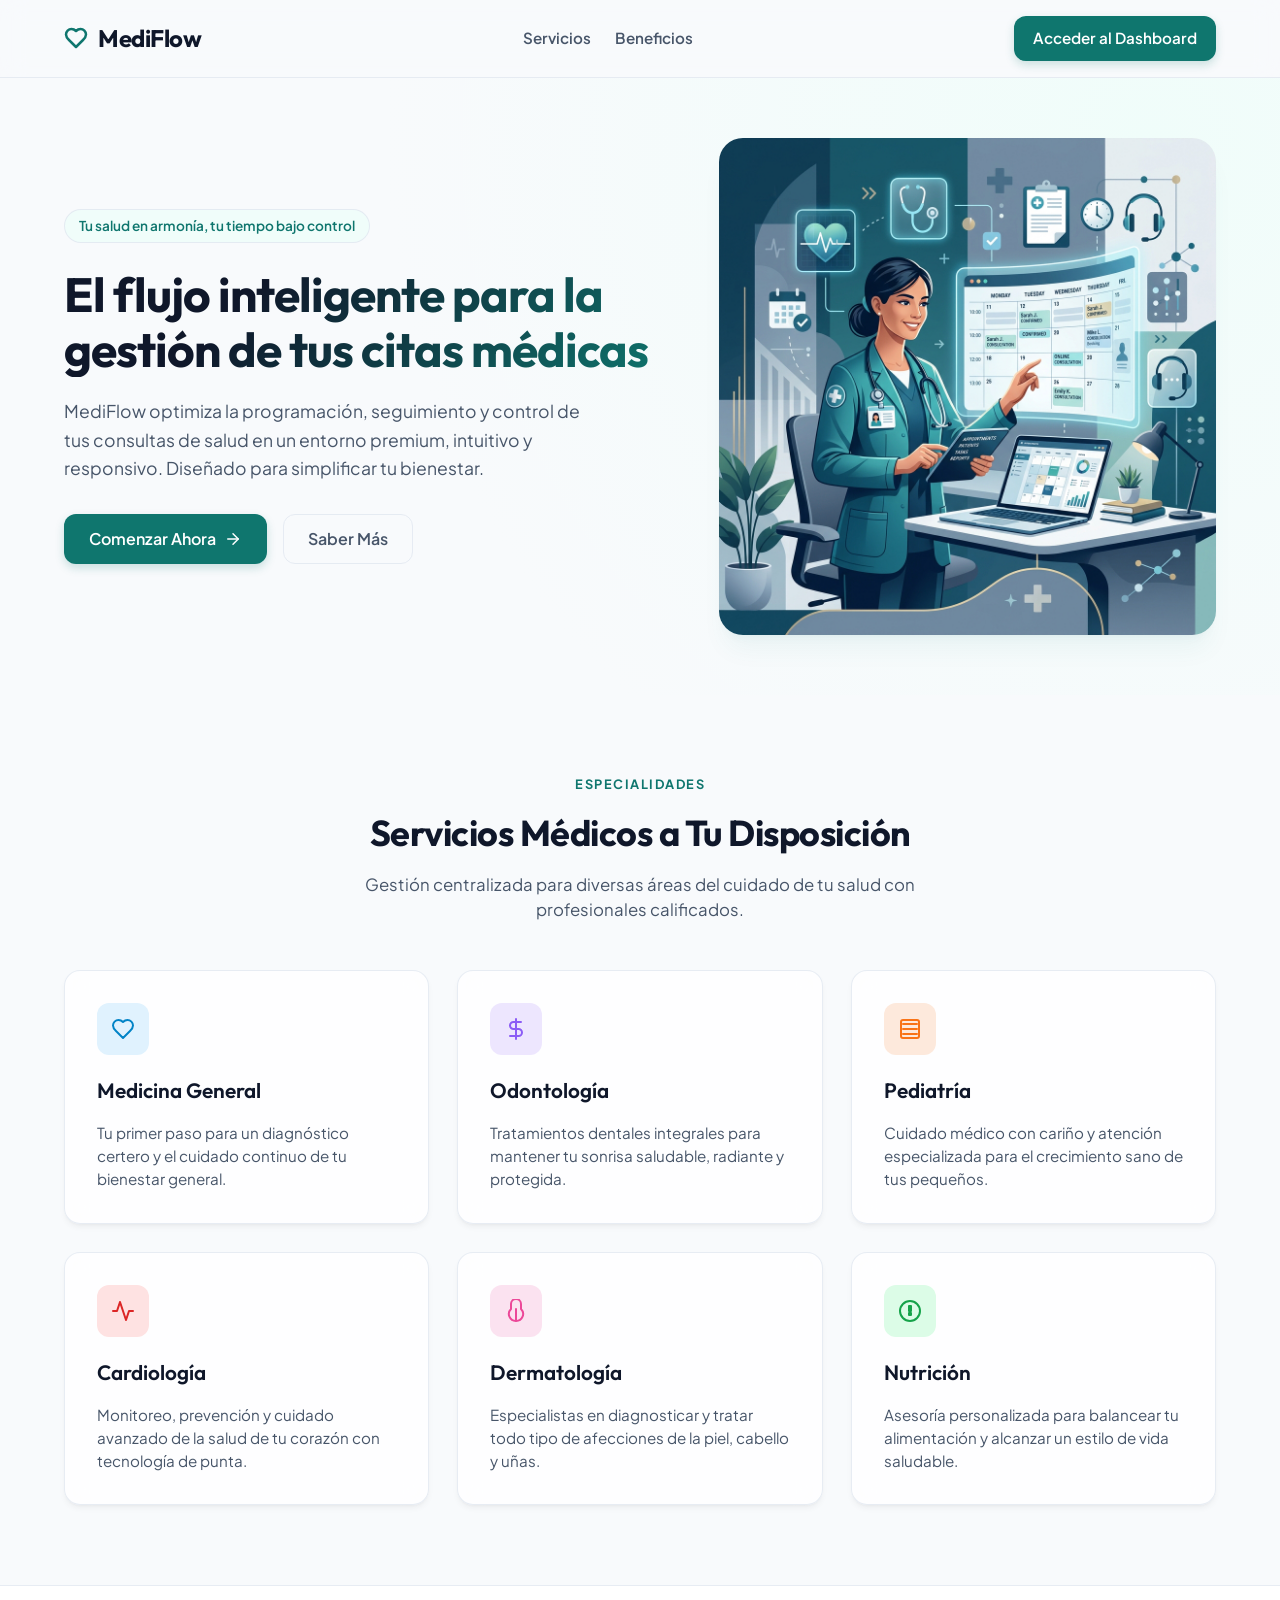
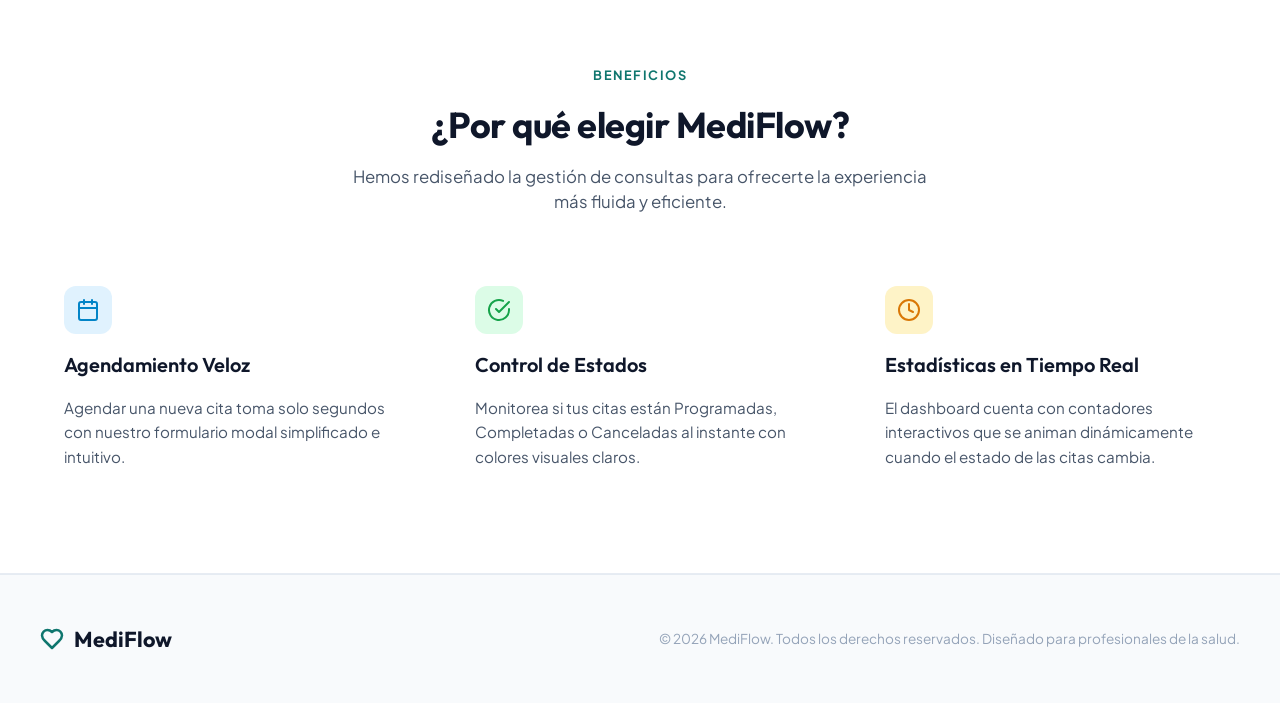
==== commit 55e91a8f: "Merge a90a2f9bca64353caf13845cd719f98b1e8489d2 into 850d115c8fcfebe0c15e2e89944c4fd305ee8133" ====
--- a/public/index.html
+++ b/public/index.html
@@ -10,186 +10,327 @@
   <link rel="stylesheet" href="styles.css">
 </head>
 <body>
-  <!-- Header / Navigation -->
-  <header class="app-header">
-    <div class="header-container">
-      <a href="/" class="logo" style="text-decoration: none; color: inherit;">
-        <svg xmlns="http://www.w3.org/2000/svg" width="24" height="24" viewBox="0 0 24 24" fill="none" stroke="currentColor" stroke-width="2.5" stroke-linecap="round" stroke-linejoin="round" class="logo-icon"><path d="M19 14c1.49-1.46 3-3.21 3-5.5A5.5 5.5 0 0 0 16.5 3c-1.76 0-3 .5-4.5 2-1.5-1.5-2.74-2-4.5-2A5.5 5.5 0 0 0 2 8.5c0 2.3 1.5 4.05 3 5.5l7 7Z"/></svg>
-        <h1>MediFlow</h1>
-      </a>
-      <nav class="nav-menu">
-        <a href="#features" class="nav-link">Características</a>
-        <a href="#how-it-works" class="nav-link">Cómo Funciona</a>
-      </nav>
-      <a href="/home" class="btn btn-primary btn-nav-cta">
-        Acceder al Panel
-        <svg xmlns="http://www.w3.org/2000/svg" width="18" height="18" viewBox="0 0 24 24" fill="none" stroke="currentColor" stroke-width="2" stroke-linecap="round" stroke-linejoin="round"><path d="M5 12h14"/><path d="m12 5 7 7-7 7"/></svg>
-      </a>
-    </div>
-  </header>
-
-  <!-- Main Landing Content -->
-  <main class="landing-main">
-    
+  <!-- Landing Page View -->
+  <div id="landingView" class="route-view hidden">
+    <!-- Landing Header -->
+    <header class="landing-header">
+      <div class="header-container">
+        <div class="logo">
+          <svg xmlns="http://www.w3.org/2000/svg" width="24" height="24" viewBox="0 0 24 24" fill="none" stroke="currentColor" stroke-width="2.5" stroke-linecap="round" stroke-linejoin="round" class="logo-icon"><path d="M19 14c1.49-1.46 3-3.21 3-5.5A5.5 5.5 0 0 0 16.5 3c-1.76 0-3 .5-4.5 2-1.5-1.5-2.74-2-4.5-2A5.5 5.5 0 0 0 2 8.5c0 2.3 1.5 4.05 3 5.5l7 7Z"/></svg>
+          <h1>MediFlow</h1>
+        </div>
+        <nav class="landing-nav">
+          <a href="#services" class="nav-link">Servicios</a>
+          <a href="#features" class="nav-link">Beneficios</a>
+        </nav>
+        <div class="header-actions">
+          <a href="/home" class="btn btn-primary btn-go-dashboard">Acceder al Dashboard</a>
+        </div>
+      </div>
+    </header>
+
     <!-- Hero Section -->
-    <section class="hero-section">
+    <section class="landing-hero">
       <div class="hero-container">
         <div class="hero-content">
-          <div class="hero-badge">
-            <span class="badge-dot"></span>
-            Gestión Inteligente de Citas
-          </div>
-          <h1 class="hero-title">Gestión de citas médicas, reinventada</h1>
-          <p class="hero-subtitle">Agenda, reprograma y haz seguimiento a tus consultas en una interfaz moderna, limpia y fluida. Diseñada tanto para pacientes como para profesionales de la salud.</p>
+          <span class="badge">Tu salud en armonía, tu tiempo bajo control</span>
+          <h2 class="hero-title">El flujo inteligente para la gestión de tus citas médicas</h2>
+          <p class="hero-description">MediFlow optimiza la programación, seguimiento y control de tus consultas de salud en un entorno premium, intuitivo y responsivo. Diseñado para simplificar tu bienestar.</p>
           <div class="hero-actions">
-            <a href="/home" class="btn btn-primary btn-lg">
-              Ir al Dashboard
-              <svg xmlns="http://www.w3.org/2000/svg" width="20" height="20" viewBox="0 0 24 24" fill="none" stroke="currentColor" stroke-width="2" stroke-linecap="round" stroke-linejoin="round"><path d="M5 12h14"/><path d="m12 5 7 7-7 7"/></svg>
+            <a href="/home" class="btn btn-primary btn-large btn-go-dashboard">
+              Comenzar Ahora
+              <svg xmlns="http://www.w3.org/2000/svg" width="18" height="18" viewBox="0 0 24 24" fill="none" stroke="currentColor" stroke-width="2" stroke-linecap="round" stroke-linejoin="round"><path d="M5 12h14"/><path d="m12 5 7 7-7 7"/></svg>
             </a>
-            <a href="#features" class="btn btn-secondary btn-lg">Saber más</a>
-          </div>
-        </div>
-        
-        <div class="hero-visual">
-          <div class="mockup-container">
-            <!-- Simulated Stats Card -->
-            <div class="mockup-card mockup-stats">
-              <div class="mockup-stats-header">
-                <div class="mockup-icon icon-blue">
-                  <svg xmlns="http://www.w3.org/2000/svg" width="18" height="18" viewBox="0 0 24 24" fill="none" stroke="currentColor" stroke-width="2" stroke-linecap="round" stroke-linejoin="round"><rect width="18" height="18" x="3" y="4" rx="2"/><path d="M3 10h18"/></svg>
-                </div>
-                <span>Total Citas</span>
-              </div>
-              <div class="mockup-stats-value">12</div>
-              <div class="mockup-stats-graph">
-                <div class="graph-bar" style="height: 40%"></div>
-                <div class="graph-bar" style="height: 65%"></div>
-                <div class="graph-bar" style="height: 50%"></div>
-                <div class="graph-bar" style="height: 85%"></div>
-                <div class="graph-bar" style="height: 70%"></div>
-              </div>
-            </div>
-            
-            <!-- Simulated Appointment Card -->
-            <div class="mockup-card mockup-appt">
-              <div class="mockup-appt-header">
-                <div>
-                  <h4 class="patient-name">Dra. Clara Méndez</h4>
-                  <span class="patient-email">Cardiología</span>
-                </div>
-                <span class="status-pill status-scheduled">Programada</span>
-              </div>
-              <div class="mockup-appt-details">
-                <div class="detail-item">
-                  <svg xmlns="http://www.w3.org/2000/svg" width="14" height="14" viewBox="0 0 24 24" fill="none" stroke="currentColor" stroke-width="2" stroke-linecap="round" stroke-linejoin="round"><rect width="18" height="18" x="3" y="4" rx="2" ry="2"/><line x1="16" x2="16" y1="2" y2="6"/><line x1="8" x2="8" y1="2" y2="6"/><line x1="3" x2="21" y1="10" y2="10"/></svg>
-                  <span>Mañana, 10:30 hs</span>
-                </div>
-              </div>
-              <div class="mockup-appt-actions">
-                <div class="action-btn-circle"></div>
-                <div class="action-btn-circle"></div>
-                <div class="action-btn-circle delete"></div>
-              </div>
-            </div>
-            
-            <!-- Quick Schedule Mockup Form -->
-            <div class="mockup-card mockup-schedule">
-              <h4>Nueva Consulta</h4>
-              <div class="mockup-input"></div>
-              <div class="mockup-input select"></div>
-              <div class="mockup-btn">Agendar</div>
-            </div>
-          </div>
+            <a href="#features" class="btn btn-secondary btn-large">Saber Más</a>
+          </div>
+        </div>
+        <div class="hero-image-container">
+          <img src="hero_medical_illustration.png" alt="Ilustración Médica MediFlow" class="hero-image">
         </div>
       </div>
     </section>
 
+    <!-- Services Grid Section -->
+    <section id="services" class="landing-services">
+      <div class="section-header">
+        <span class="section-tag">Especialidades</span>
+        <h2 class="section-title">Servicios Médicos a Tu Disposición</h2>
+        <p class="section-subtitle">Gestión centralizada para diversas áreas del cuidado de tu salud con profesionales calificados.</p>
+      </div>
+      <div class="services-container">
+        <div class="service-promo-card" style="--accent-color: #0284c7;">
+          <div class="service-promo-icon icon-blue">
+            <svg xmlns="http://www.w3.org/2000/svg" width="24" height="24" viewBox="0 0 24 24" fill="none" stroke="currentColor" stroke-width="2" stroke-linecap="round" stroke-linejoin="round"><path d="M19 14c1.49-1.46 3-3.21 3-5.5A5.5 5.5 0 0 0 16.5 3c-1.76 0-3 .5-4.5 2-1.5-1.5-2.74-2-4.5-2A5.5 5.5 0 0 0 2 8.5c0 2.3 1.5 4.05 3 5.5l7 7Z"/></svg>
+          </div>
+          <h3>Medicina General</h3>
+          <p>Tu primer paso para un diagnóstico certero y el cuidado continuo de tu bienestar general.</p>
+        </div>
+
+        <div class="service-promo-card" style="--accent-color: #8b5cf6;">
+          <div class="service-promo-icon" style="background-color: rgba(139, 92, 246, 0.15); color: #8b5cf6;">
+            <svg xmlns="http://www.w3.org/2000/svg" width="24" height="24" viewBox="0 0 24 24" fill="none" stroke="currentColor" stroke-width="2" stroke-linecap="round" stroke-linejoin="round"><path d="M12 2v20"/><path d="M17 5H9.5a3.5 3.5 0 0 0 0 7h5a3.5 3.5 0 0 1 0 7H6"/></svg>
+          </div>
+          <h3>Odontología</h3>
+          <p>Tratamientos dentales integrales para mantener tu sonrisa saludable, radiante y protegida.</p>
+        </div>
+
+        <div class="service-promo-card" style="--accent-color: #f97316;">
+          <div class="service-promo-icon" style="background-color: rgba(249, 115, 22, 0.15); color: #f97316;">
+            <svg xmlns="http://www.w3.org/2000/svg" width="24" height="24" viewBox="0 0 24 24" fill="none" stroke="currentColor" stroke-width="2" stroke-linecap="round" stroke-linejoin="round"><path d="M5 3a2 2 0 0 0-2 2v14a2 2 0 0 0 2 2h14a2 2 0 0 0 2-2V5a2 2 0 0 0-2-2H5Zm0 4h14M5 12h14M5 17h14"/></svg>
+          </div>
+          <h3>Pediatría</h3>
+          <p>Cuidado médico con cariño y atención especializada para el crecimiento sano de tus pequeños.</p>
+        </div>
+
+        <div class="service-promo-card" style="--accent-color: #ef4444;">
+          <div class="service-promo-icon icon-red">
+            <svg xmlns="http://www.w3.org/2000/svg" width="24" height="24" viewBox="0 0 24 24" fill="none" stroke="currentColor" stroke-width="2" stroke-linecap="round" stroke-linejoin="round"><path d="M22 12h-4l-3 9L9 3l-3 9H2"/></svg>
+          </div>
+          <h3>Cardiología</h3>
+          <p>Monitoreo, prevención y cuidado avanzado de la salud de tu corazón con tecnología de punta.</p>
+        </div>
+
+        <div class="service-promo-card" style="--accent-color: #ec4899;">
+          <div class="service-promo-icon" style="background-color: rgba(236, 72, 153, 0.15); color: #ec4899;">
+            <svg xmlns="http://www.w3.org/2000/svg" width="24" height="24" viewBox="0 0 24 24" fill="none" stroke="currentColor" stroke-width="2" stroke-linecap="round" stroke-linejoin="round"><path d="M12 22a7 7 0 0 0 5-12.01V5a5 5 0 0 0-10 0v4.99A7 7 0 0 0 12 22Zm0 0V10"/></svg>
+          </div>
+          <h3>Dermatología</h3>
+          <p>Especialistas en diagnosticar y tratar todo tipo de afecciones de la piel, cabello y uñas.</p>
+        </div>
+
+        <div class="service-promo-card" style="--accent-color: #10b981;">
+          <div class="service-promo-icon icon-green">
+            <svg xmlns="http://www.w3.org/2000/svg" width="24" height="24" viewBox="0 0 24 24" fill="none" stroke="currentColor" stroke-width="2" stroke-linecap="round" stroke-linejoin="round"><path d="M12 2a10 10 0 0 0-10 10c0 5.523 4.477 10 10 10s10-4.477 10-10A10 10 0 0 0 12 2Zm1 10h-2V7h2v5Zm0 4h-2v-2h2v2Z"/></svg>
+          </div>
+          <h3>Nutrición</h3>
+          <p>Asesoría personalizada para balancear tu alimentación y alcanzar un estilo de vida saludable.</p>
+        </div>
+      </div>
+    </section>
+
     <!-- Features Section -->
-    <section id="features" class="features-section">
+    <section id="features" class="landing-features">
       <div class="section-header">
+        <span class="section-tag">Beneficios</span>
         <h2 class="section-title">¿Por qué elegir MediFlow?</h2>
-        <p class="section-subtitle">Todo lo que necesitas para administrar tu agenda de salud con la máxima eficiencia y sencillez.</p>
-      </div>
-      
+        <p class="section-subtitle">Hemos rediseñado la gestión de consultas para ofrecerte la experiencia más fluida y eficiente.</p>
+      </div>
       <div class="features-grid">
         <div class="feature-card">
-          <div class="feature-icon icon-primary">
-            <svg xmlns="http://www.w3.org/2000/svg" width="24" height="24" viewBox="0 0 24 24" fill="none" stroke="currentColor" stroke-width="2" stroke-linecap="round" stroke-linejoin="round"><rect width="18" height="18" x="3" y="4" rx="2" ry="2"/><line x1="16" x2="16" y1="2" y2="6"/><line x1="8" x2="8" y1="2" y2="6"/><line x1="3" x2="21" y1="10" y2="10"/><path d="m9 16 2 2 4-4"/></svg>
-          </div>
-          <h3>Agendamiento Rápido</h3>
-          <p>Registra citas médicas en segundos. Nuestra interfaz optimizada reduce clics y valida datos en tiempo real para evitar errores.</p>
-        </div>
-
+          <div class="feature-icon icon-blue">
+            <svg xmlns="http://www.w3.org/2000/svg" width="24" height="24" viewBox="0 0 24 24" fill="none" stroke="currentColor" stroke-width="2" stroke-linecap="round" stroke-linejoin="round"><rect width="18" height="18" x="3" y="4" rx="2" ry="2"/><line x1="16" x2="16" y1="2" y2="6"/><line x1="8" x2="8" y1="2" y2="6"/><line x1="3" x2="21" y1="10" y2="10"/></svg>
+          </div>
+          <h3>Agendamiento Veloz</h3>
+          <p>Agendar una nueva cita toma solo segundos con nuestro formulario modal simplificado e intuitivo.</p>
+        </div>
+        <div class="feature-card">
+          <div class="feature-icon icon-green">
+            <svg xmlns="http://www.w3.org/2000/svg" width="24" height="24" viewBox="0 0 24 24" fill="none" stroke="currentColor" stroke-width="2" stroke-linecap="round" stroke-linejoin="round"><path d="M22 11.08V12a10 10 0 1 1-5.93-9.14"/><polyline points="22 4 12 14.01 9 11.01"/></svg>
+          </div>
+          <h3>Control de Estados</h3>
+          <p>Monitorea si tus citas están Programadas, Completadas o Canceladas al instante con colores visuales claros.</p>
+        </div>
         <div class="feature-card">
           <div class="feature-icon icon-yellow">
             <svg xmlns="http://www.w3.org/2000/svg" width="24" height="24" viewBox="0 0 24 24" fill="none" stroke="currentColor" stroke-width="2" stroke-linecap="round" stroke-linejoin="round"><circle cx="12" cy="12" r="10"/><polyline points="12 6 12 12 16 14"/></svg>
           </div>
-          <h3>Control de Estados</h3>
-          <p>Administra el ciclo de vida de cada consulta. Cambia el estado de las citas a Programada, Completada o Cancelada con un solo clic.</p>
-        </div>
-
-        <div class="feature-card">
-          <div class="feature-icon icon-blue">
-            <svg xmlns="http://www.w3.org/2000/svg" width="24" height="24" viewBox="0 0 24 24" fill="none" stroke="currentColor" stroke-width="2" stroke-linecap="round" stroke-linejoin="round"><path d="M17 21v-2a4 4 0 0 0-4-4H5a4 4 0 0 0-4 4v2"/><circle cx="9" cy="7" r="4"/><path d="M23 21v-2a4 4 0 0 0-3-3.87"/><path d="M16 3.13a4 4 0 0 1 0 7.75"/></svg>
-          </div>
-          <h3>Avanzado y Responsivo</h3>
-          <p>Disfruta de un diseño con estética premium y soporte de modo oscuro inteligente que se adapta fluidamente a móviles, tabletas y computadoras.</p>
+          <h3>Estadísticas en Tiempo Real</h3>
+          <p>El dashboard cuenta con contadores interactivos que se animan dinámicamente cuando el estado de las citas cambia.</p>
         </div>
       </div>
     </section>
 
-    <!-- How It Works Section -->
-    <section id="how-it-works" class="how-works-section">
-      <div class="section-header">
-        <h2 class="section-title">¿Cómo funciona?</h2>
-        <p class="section-subtitle">Simplifica la organización de tus turnos médicos en 3 simples pasos.</p>
-      </div>
+    <!-- Footer -->
+    <footer class="landing-footer">
+      <div class="footer-container">
+        <div class="footer-brand">
+          <svg xmlns="http://www.w3.org/2000/svg" width="24" height="24" viewBox="0 0 24 24" fill="none" stroke="currentColor" stroke-width="2.5" stroke-linecap="round" stroke-linejoin="round" class="logo-icon"><path d="M19 14c1.49-1.46 3-3.21 3-5.5A5.5 5.5 0 0 0 16.5 3c-1.76 0-3 .5-4.5 2-1.5-1.5-2.74-2-4.5-2A5.5 5.5 0 0 0 2 8.5c0 2.3 1.5 4.05 3 5.5l7 7Z"/></svg>
+          <h2>MediFlow</h2>
+        </div>
+        <p class="copyright">&copy; 2026 MediFlow. Todos los derechos reservados. Diseñado para profesionales de la salud.</p>
+      </div>
+    </footer>
+  </div>
+
+  <!-- Dashboard Page View -->
+  <div id="dashboardView" class="route-view hidden">
+    <!-- Header / Navigation -->
+    <header class="app-header">
+      <div class="header-container">
+        <div class="logo">
+          <a href="/" class="btn-logo-link">
+            <svg xmlns="http://www.w3.org/2000/svg" width="24" height="24" viewBox="0 0 24 24" fill="none" stroke="currentColor" stroke-width="2.5" stroke-linecap="round" stroke-linejoin="round" class="logo-icon"><path d="M19 14c1.49-1.46 3-3.21 3-5.5A5.5 5.5 0 0 0 16.5 3c-1.76 0-3 .5-4.5 2-1.5-1.5-2.74-2-4.5-2A5.5 5.5 0 0 0 2 8.5c0 2.3 1.5 4.05 3 5.5l7 7Z"/></svg>
+            <h1>MediFlow</h1>
+          </a>
+        </div>
+        <button class="btn btn-primary" id="btnOpenNewAppointment" aria-haspopup="dialog">
+          <svg xmlns="http://www.w3.org/2000/svg" width="18" height="18" viewBox="0 0 24 24" fill="none" stroke="currentColor" stroke-width="2" stroke-linecap="round" stroke-linejoin="round"><path d="M5 12h14"/><path d="M12 5v14"/></svg>
+          Nueva Cita
+        </button>
+      </div>
+    </header>
+
+    <!-- Main Container -->
+    <main class="app-container">
       
-      <div class="steps-grid">
-        <div class="step-item">
-          <div class="step-number">01</div>
-          <h4>Accede al Panel</h4>
-          <p>Entra a nuestro Dashboard interactivo donde podrás visualizar el estado general de todas tus citas.</p>
+      <!-- Stats Section -->
+      <section class="stats-grid" aria-label="Estadísticas de citas">
+        <div class="stat-card">
+          <div class="stat-icon icon-blue">
+            <svg xmlns="http://www.w3.org/2000/svg" width="22" height="22" viewBox="0 0 24 24" fill="none" stroke="currentColor" stroke-width="2" stroke-linecap="round" stroke-linejoin="round"><path d="M8 2v4"/><path d="M16 2v4"/><rect width="18" height="18" x="3" y="4" rx="2"/><path d="M3 10h18"/></svg>
+          </div>
+          <div class="stat-info">
+            <span class="stat-label">Total Citas</span>
+            <span class="stat-value" id="statTotal">0</span>
+          </div>
         </div>
         
-        <div class="step-item">
-          <div class="step-number">02</div>
-          <h4>Registra la Cita</h4>
-          <p>Haz clic en "Nueva Cita", completa la información básica del paciente, selecciona la especialidad, fecha y hora.</p>
-        </div>
-        
-        <div class="step-item">
-          <div class="step-number">03</div>
-          <h4>Gestiona la Agenda</h4>
-          <p>Filtra por estado, marca las consultas completadas o canceladas y elimina registros según sea necesario.</p>
-        </div>
-      </div>
-    </section>
-
-    <!-- CTA Section -->
-    <section class="cta-section">
-      <div class="cta-card">
-        <div class="cta-glow"></div>
-        <h2>Toma el control de tu agenda médica hoy</h2>
-        <p>Experimenta la forma más fácil y elegante de gestionar tus turnos de salud con MediFlow.</p>
-        <a href="/home" class="btn btn-primary btn-lg">
-          Comenzar Ahora
-          <svg xmlns="http://www.w3.org/2000/svg" width="20" height="20" viewBox="0 0 24 24" fill="none" stroke="currentColor" stroke-width="2" stroke-linecap="round" stroke-linejoin="round"><path d="M5 12h14"/><path d="m12 5 7 7-7 7"/></svg>
-        </a>
-      </div>
-    </section>
-
-  </main>
-
-  <!-- Footer -->
-  <footer class="landing-footer">
-    <div class="footer-container">
-      <div class="logo">
-        <svg xmlns="http://www.w3.org/2000/svg" width="20" height="20" viewBox="0 0 24 24" fill="none" stroke="currentColor" stroke-width="2.5" stroke-linecap="round" stroke-linejoin="round" class="logo-icon"><path d="M19 14c1.49-1.46 3-3.21 3-5.5A5.5 5.5 0 0 0 16.5 3c-1.76 0-3 .5-4.5 2-1.5-1.5-2.74-2-4.5-2A5.5 5.5 0 0 0 2 8.5c0 2.3 1.5 4.05 3 5.5l7 7Z"/></svg>
-        <span>MediFlow</span>
-      </div>
-      <p class="copyright">&copy; 2026 MediFlow. Diseñado para ofrecer una gestión de salud ágil y moderna.</p>
+        <div class="stat-card">
+          <div class="stat-icon icon-yellow">
+            <svg xmlns="http://www.w3.org/2000/svg" width="22" height="22" viewBox="0 0 24 24" fill="none" stroke="currentColor" stroke-width="2" stroke-linecap="round" stroke-linejoin="round"><circle cx="12" cy="12" r="10"/><polyline points="12 6 12 12 16 14"/></svg>
+          </div>
+          <div class="stat-info">
+            <span class="stat-label">Pendientes</span>
+            <span class="stat-value" id="statScheduled">0</span>
+          </div>
+        </div>
+
+        <div class="stat-card">
+          <div class="stat-icon icon-green">
+            <svg xmlns="http://www.w3.org/2000/svg" width="22" height="22" viewBox="0 0 24 24" fill="none" stroke="currentColor" stroke-width="2" stroke-linecap="round" stroke-linejoin="round"><path d="M20 6 9 17l-5-5"/></svg>
+          </div>
+          <div class="stat-info">
+            <span class="stat-label">Completadas</span>
+            <span class="stat-value" id="statCompleted">0</span>
+          </div>
+        </div>
+
+        <div class="stat-card">
+          <div class="stat-icon icon-red">
+            <svg xmlns="http://www.w3.org/2000/svg" width="22" height="22" viewBox="0 0 24 24" fill="none" stroke="currentColor" stroke-width="2" stroke-linecap="round" stroke-linejoin="round"><circle cx="12" cy="12" r="10"/><path d="m15 9-6 6"/><path d="m9 9 6 6"/></svg>
+          </div>
+          <div class="stat-info">
+            <span class="stat-label">Canceladas</span>
+            <span class="stat-value" id="statCancelled">0</span>
+          </div>
+        </div>
+      </section>
+
+      <!-- Content Area & Controls -->
+      <section class="content-header">
+        <div class="filter-bar">
+          <button class="filter-btn active" data-filter="all">Todas</button>
+          <button class="filter-btn" data-filter="scheduled">Programadas</button>
+          <button class="filter-btn" data-filter="completed">Completadas</button>
+          <button class="filter-btn" data-filter="cancelled">Canceladas</button>
+        </div>
+      </section>
+
+      <!-- Loading State -->
+      <div id="loadingIndicator" class="loading-container">
+        <div class="spinner"></div>
+        <p>Cargando citas...</p>
+      </div>
+
+      <!-- Empty State -->
+      <div id="emptyState" class="empty-state hidden">
+        <svg xmlns="http://www.w3.org/2000/svg" width="64" height="64" viewBox="0 0 24 24" fill="none" stroke="currentColor" stroke-width="1.5" stroke-linecap="round" stroke-linejoin="round" class="empty-icon"><rect width="18" height="18" x="3" y="4" rx="2" ry="2"/><line x1="16" x2="16" y1="2" y2="6"/><line x1="8" x2="8" y1="2" y2="6"/><line x1="3" x2="21" y1="10" y2="10"/><path d="m9 16 2 2 4-4"/></svg>
+        <h2>No hay citas registradas</h2>
+        <p>Comienza programando tu primera consulta médica haciendo clic en "Nueva Cita".</p>
+      </div>
+
+      <!-- Grid / List of appointments -->
+      <div id="appointmentsGrid" class="appointments-grid">
+        <!-- Citas se renderizan dinámicamente aquí -->
+      </div>
+    </main>
+  </div>
+
+  <!-- Notification Toast -->
+  <div id="notificationToast" class="toast hidden" role="alert" aria-live="assertive"></div>
+
+  <!-- Booking Modal Dialog -->
+  <dialog id="appointmentModal" closedby="any" class="modal-dialog" aria-labelledby="modalTitle">
+    <div class="modal-content">
+      <header class="modal-header">
+        <h2 id="modalTitle">Nueva Cita Médica</h2>
+        <button class="btn-close" id="btnCloseModal" aria-label="Cerrar modal">
+          <svg xmlns="http://www.w3.org/2000/svg" width="20" height="20" viewBox="0 0 24 24" fill="none" stroke="currentColor" stroke-width="2" stroke-linecap="round" stroke-linejoin="round"><path d="M18 6 6 18"/><path d="m6 6 12 12"/></svg>
+        </button>
+      </header>
+      <form id="appointmentForm" class="modal-body" novalidate>
+        <div class="form-group">
+          <label for="patientName">Nombre del Paciente <span class="required">*</span></label>
+          <input type="text" id="patientName" name="patientName" placeholder="Ej. Juan Pérez" required autocomplete="name">
+          <span class="error-message" id="errorPatientName">El nombre es requerido.</span>
+        </div>
+
+        <div class="form-group">
+          <label for="email">Correo Electrónico <span class="required">*</span></label>
+          <input type="email" id="email" name="email" placeholder="Ej. juan@example.com" required autocomplete="email">
+          <span class="error-message" id="errorEmail">Introduce un correo electrónico válido.</span>
+        </div>
+
+        <div class="form-row">
+          <div class="form-group">
+            <label for="date">Fecha <span class="required">*</span></label>
+            <input type="date" id="date" name="date" required>
+            <span class="error-message" id="errorDate">Selecciona una fecha válida.</span>
+          </div>
+
+          <div class="form-group">
+            <label for="time">Hora <span class="required">*</span></label>
+            <input type="time" id="time" name="time" required>
+            <span class="error-message" id="errorTime">Selecciona una hora válida.</span>
+          </div>
+        </div>
+
+        <div class="form-group">
+          <label for="service">Servicio Médico <span class="required">*</span></label>
+          <select id="service" name="service" required>
+            <option value="" disabled selected>Selecciona una especialidad</option>
+            <option value="Medicina General">Medicina General</option>
+            <option value="Odontología">Odontología</option>
+            <option value="Pediatría">Pediatría</option>
+            <option value="Cardiología">Cardiología</option>
+            <option value="Dermatología">Dermatología</option>
+            <option value="Nutrición">Nutrición</option>
+          </select>
+          <span class="error-message" id="errorService">Por favor, selecciona un servicio.</span>
+        </div>
+
+        <div class="form-group">
+          <label for="notes">Notas o Sintomatología</label>
+          <textarea id="notes" name="notes" rows="3" placeholder="Describe brevemente el motivo de la consulta o notas relevantes..."></textarea>
+        </div>
+
+        <footer class="modal-actions">
+          <button type="button" class="btn btn-secondary" id="btnCancelModal">Cancelar</button>
+          <button type="submit" class="btn btn-primary">
+            <svg xmlns="http://www.w3.org/2000/svg" width="16" height="16" viewBox="0 0 24 24" fill="none" stroke="currentColor" stroke-width="2.5" stroke-linecap="round" stroke-linejoin="round"><path d="M5 12h14"/><path d="M12 5v14"/></svg>
+            Agendar Cita
+          </button>
+        </footer>
+      </form>
     </div>
-  </footer>
+  </dialog>
+
+  <!-- Delete Confirmation Dialog -->
+  <dialog id="deleteConfirmModal" closedby="any" class="modal-dialog mini-modal" aria-labelledby="deleteModalTitle">
+    <div class="modal-content">
+      <header class="modal-header">
+        <h2 id="deleteModalTitle">¿Eliminar Cita?</h2>
+      </header>
+      <div class="modal-body">
+        <p>¿Estás seguro de que deseas eliminar esta cita? Esta acción no se puede deshacer.</p>
+      </div>
+      <footer class="modal-actions">
+        <button type="button" class="btn btn-secondary" id="btnCancelDelete">Cancelar</button>
+        <button type="button" class="btn btn-danger" id="btnConfirmDelete">Eliminar</button>
+      </footer>
+    </div>
+  </dialog>
+
+  <script src="app.js"></script>
 </body>
 </html>
--- a/public/styles.css
+++ b/public/styles.css
@@ -725,24 +725,56 @@
   to { transform: translateX(0); opacity: 1; }
 }
 
-/* ====================================================
-   Landing Page Styles
-   ==================================================== */
-
-.nav-menu {
-  display: flex;
-  align-items: center;
+/* SPA Route Views styling */
+.route-view {
+  animation: fade-in 0.4s ease-out;
+}
+
+.route-view.hidden {
+  display: none !important;
+}
+
+/* Logo links resets */
+.btn-logo-link {
+  display: flex;
+  align-items: center;
+  gap: 10px;
+  text-decoration: none;
+  color: inherit;
+}
+
+/* Landing Page Specific Header */
+.landing-header {
+  position: sticky;
+  top: 0;
+  z-index: 10;
+  background-color: rgba(248, 250, 252, 0.7);
+  backdrop-filter: var(--glass-blur);
+  -webkit-backdrop-filter: var(--glass-blur);
+  border-bottom: 1px solid var(--border-color);
+  transition: background-color 0.3s ease, border-color 0.3s ease;
+}
+
+@media (prefers-color-scheme: dark) {
+  .landing-header {
+    background-color: rgba(11, 15, 25, 0.7);
+  }
+}
+
+.landing-nav {
+  display: flex;
   gap: 24px;
 }
 
 .nav-link {
   font-family: var(--font-body);
-  font-weight: 500;
+  font-weight: 600;
+  font-size: 0.95rem;
   color: var(--text-secondary);
   text-decoration: none;
-  font-size: 0.95rem;
   transition: color 0.2s ease;
   position: relative;
+  padding: 4px 0;
 }
 
 .nav-link:hover {
@@ -752,441 +784,262 @@
 .nav-link::after {
   content: '';
   position: absolute;
-  bottom: -4px;
+  bottom: 0;
   left: 0;
   width: 0;
   height: 2px;
   background-color: var(--primary-color);
-  transition: width 0.2s ease;
+  transition: width 0.25s ease-out;
 }
 
 .nav-link:hover::after {
   width: 100%;
 }
 
-.landing-main {
+/* Landing Hero */
+.landing-hero {
+  position: relative;
+  overflow: hidden;
+  padding: 60px 0;
+  background: radial-gradient(circle at 90% 10%, var(--primary-light) 0%, transparent 60%);
+}
+
+.hero-container {
   max-width: 1200px;
   margin: 0 auto;
-  padding: 40px 24px;
-  display: flex;
-  flex-direction: column;
-  gap: 80px;
-}
-
-@media (max-width: 768px) {
-  .nav-menu {
-    display: none; /* Hide nav links on mobile for simplicity */
-  }
-  .landing-main {
-    gap: 60px;
-    padding: 20px 16px;
-  }
-}
-
-/* Hero Section */
-.hero-section {
-  padding: 40px 0;
-  animation: fade-in 0.8s ease-out;
-}
-
-.hero-container {
+  padding: 0 24px;
   display: grid;
   grid-template-columns: 1.1fr 0.9fr;
   gap: 48px;
   align-items: center;
 }
 
-@media (max-width: 992px) {
-  .hero-container {
-    grid-template-columns: 1fr;
-    gap: 60px;
-    text-align: center;
-  }
-  .hero-actions {
-    justify-content: center;
-  }
-  .hero-badge {
-    margin: 0 auto;
-  }
-}
-
 .hero-content {
   display: flex;
   flex-direction: column;
   align-items: flex-start;
-  gap: 24px;
-}
-
-@media (max-width: 992px) {
-  .hero-content {
-    align-items: center;
-  }
-}
-
-.hero-badge {
-  display: inline-flex;
-  align-items: center;
-  gap: 8px;
+}
+
+.badge {
   background-color: var(--primary-light);
   color: var(--primary-color);
-  font-family: var(--font-body);
+  border: 1px solid var(--border-color);
   font-size: 0.85rem;
   font-weight: 600;
   padding: 6px 14px;
-  border-radius: var(--border-radius-xl);
-  border: 1px solid rgba(15, 118, 110, 0.15);
-}
-
-.badge-dot {
-  width: 6px;
-  height: 6px;
-  background-color: var(--primary-color);
-  border-radius: 50%;
-  animation: pulse-dot 2s infinite;
-}
-
-@keyframes pulse-dot {
-  0% { transform: scale(0.95); opacity: 0.5; }
-  50% { transform: scale(1.3); opacity: 1; }
-  100% { transform: scale(0.95); opacity: 0.5; }
+  border-radius: 9999px;
+  margin-bottom: 24px;
+  display: inline-flex;
 }
 
 .hero-title {
   font-family: var(--font-title);
-  font-size: 3.2rem;
+  font-size: 3rem;
   font-weight: 700;
   line-height: 1.15;
+  margin-bottom: 20px;
+  background: linear-gradient(135deg, var(--text-primary) 30%, var(--primary-color) 100%);
+  -webkit-background-clip: text;
+  -webkit-text-fill-color: transparent;
   letter-spacing: -1px;
-  color: var(--text-primary);
-}
-
-@media (max-width: 576px) {
-  .hero-title {
-    font-size: 2.4rem;
-  }
-}
-
-.hero-subtitle {
-  font-size: 1.125rem;
+}
+
+.hero-description {
+  font-size: 1.1rem;
   color: var(--text-secondary);
   line-height: 1.6;
-  max-width: 560px;
+  margin-bottom: 32px;
+  max-width: 540px;
 }
 
 .hero-actions {
   display: flex;
   gap: 16px;
-  width: 100%;
-}
-
-.btn-lg {
-  padding: 12px 28px;
+  flex-wrap: wrap;
+}
+
+.btn-large {
+  padding: 12px 24px;
   font-size: 1rem;
 }
 
-@media (max-width: 480px) {
-  .hero-actions {
-    flex-direction: column;
-  }
-  .hero-actions .btn {
-    width: 100%;
-  }
-}
-
-/* Hero CSS Mockup Illustration */
-.hero-visual {
+.hero-image-container {
   display: flex;
   justify-content: center;
   align-items: center;
-  perspective: 1000px;
-}
-
-.mockup-container {
   position: relative;
-  width: 100%;
-  max-width: 440px;
-  height: 380px;
-  transform: rotateY(-12deg) rotateX(8deg);
-  transform-style: preserve-3d;
-  transition: transform 0.6s cubic-bezier(0.16, 1, 0.3, 1);
-}
-
-.hero-visual:hover .mockup-container {
-  transform: rotateY(-4deg) rotateX(3deg);
-}
-
-.mockup-card {
-  position: absolute;
-  border-radius: var(--border-radius-lg);
-  border: 1px solid var(--border-color);
-  background-color: var(--bg-card);
-  backdrop-filter: var(--glass-blur);
-  -webkit-backdrop-filter: var(--glass-blur);
+}
+
+.hero-image {
+  max-width: 100%;
+  height: auto;
+  border-radius: var(--border-radius-xl);
   box-shadow: var(--shadow-premium);
-  padding: 18px;
-  transition: all 0.3s ease;
-  pointer-events: none;
-}
-
-.mockup-stats {
-  top: 5%;
-  left: 0;
-  width: 180px;
-  z-index: 3;
-  transform: translateZ(30px);
-}
-
-.mockup-stats-header {
-  display: flex;
-  align-items: center;
-  gap: 10px;
-  font-size: 0.85rem;
-  font-weight: 500;
-  color: var(--text-secondary);
-  margin-bottom: 8px;
-}
-
-.mockup-icon {
-  width: 28px;
-  height: 28px;
-  border-radius: 6px;
-  display: flex;
-  align-items: center;
-  justify-content: center;
-  background-color: var(--accent-blue-bg);
-  color: var(--accent-blue);
-}
-
-.mockup-stats-value {
-  font-family: var(--font-title);
-  font-size: 1.8rem;
-  font-weight: 700;
-  color: var(--text-primary);
-  margin-bottom: 12px;
-}
-
-.mockup-stats-graph {
-  display: flex;
-  align-items: flex-end;
-  gap: 6px;
-  height: 40px;
-}
-
-.graph-bar {
-  flex: 1;
-  background-color: var(--primary-color);
-  border-radius: 2px 2px 0 0;
-  opacity: 0.3;
-}
-
-.graph-bar:last-child {
-  opacity: 1;
-  background-color: var(--primary-hover);
-}
-
-.mockup-appt {
-  top: 25%;
-  right: -5%;
-  width: 260px;
-  z-index: 4;
-  transform: translateZ(60px);
-}
-
-.mockup-appt-header {
-  display: flex;
-  justify-content: space-between;
-  align-items: flex-start;
-  margin-bottom: 12px;
-}
-
-.mockup-appt-header .patient-name {
-  font-family: var(--font-title);
-  font-size: 0.95rem;
-  font-weight: 600;
-  color: var(--text-primary);
-}
-
-.mockup-appt-header .patient-email {
-  font-size: 0.75rem;
-  color: var(--text-secondary);
-}
-
-.mockup-appt-details {
-  display: flex;
-  flex-direction: column;
-  gap: 6px;
-  font-size: 0.8rem;
-  color: var(--text-secondary);
-  margin-bottom: 12px;
-  border-bottom: 1px solid var(--border-color);
-  padding-bottom: 12px;
-}
-
-.mockup-appt-details .detail-item {
-  display: flex;
-  align-items: center;
-  gap: 8px;
-}
-
-.mockup-appt-actions {
-  display: flex;
-  gap: 8px;
-}
-
-.action-btn-circle {
-  width: 24px;
-  height: 24px;
-  border-radius: 50%;
-  background-color: var(--border-color);
-}
-
-.action-btn-circle.delete {
-  background-color: var(--danger-light);
-}
-
-.mockup-schedule {
-  bottom: 5%;
-  left: 8%;
-  width: 200px;
-  z-index: 2;
-  transform: translateZ(10px);
-  opacity: 0.85;
-}
-
-.mockup-schedule h4 {
-  font-family: var(--font-title);
-  font-size: 0.9rem;
-  margin-bottom: 10px;
-  color: var(--text-primary);
-}
-
-.mockup-input {
-  height: 24px;
-  background-color: var(--border-color);
-  border-radius: 4px;
-  margin-bottom: 8px;
-  opacity: 0.5;
-}
-
-.mockup-input.select {
-  border-left: 3px solid var(--primary-color);
-}
-
-.mockup-btn {
-  height: 24px;
-  background-color: var(--primary-color);
-  color: #fff;
-  border-radius: 4px;
-  font-size: 0.75rem;
-  font-weight: 600;
-  display: flex;
-  align-items: center;
-  justify-content: center;
-}
-
-@media (max-width: 992px) {
-  .hero-visual {
-    margin-top: -20px;
-    height: 340px;
-  }
-  .mockup-container {
-    transform: none;
-    max-width: 360px;
-    height: 300px;
-  }
-  .hero-visual:hover .mockup-container {
-    transform: none;
-  }
-  .mockup-stats {
-    width: 140px;
-    transform: none;
-  }
-  .mockup-appt {
-    width: 210px;
-    right: 0;
-    transform: none;
-  }
-  .mockup-schedule {
-    width: 160px;
-    transform: none;
-  }
-}
-
-/* Features Section */
-.features-section {
-  padding: 20px 0;
-}
-
+  animation: float 6s ease-in-out infinite;
+}
+
+@keyframes float {
+  0% { transform: translateY(0px); }
+  50% { transform: translateY(-12px); }
+  100% { transform: translateY(0px); }
+}
+
+/* Sections Global Headers */
 .section-header {
   text-align: center;
   max-width: 600px;
   margin: 0 auto 48px auto;
+  display: flex;
+  flex-direction: column;
+  align-items: center;
+  gap: 12px;
+}
+
+.section-tag {
+  color: var(--primary-color);
+  font-weight: 700;
+  text-transform: uppercase;
+  font-size: 0.8rem;
+  letter-spacing: 1.5px;
 }
 
 .section-title {
   font-family: var(--font-title);
-  font-size: 2.2rem;
+  font-size: 2.25rem;
   font-weight: 700;
-  margin-bottom: 12px;
-  color: var(--text-primary);
+  color: var(--text-primary);
+  letter-spacing: -0.5px;
 }
 
 .section-subtitle {
   color: var(--text-secondary);
-  font-size: 1rem;
-}
-
-.features-grid {
+  font-size: 1.05rem;
+  line-height: 1.5;
+}
+
+/* Services section */
+.landing-services {
+  padding: 80px 24px;
+  max-width: 1200px;
+  margin: 0 auto;
+}
+
+.services-container {
   display: grid;
-  grid-template-columns: repeat(auto-fit, minmax(300px, 1fr));
+  grid-template-columns: repeat(auto-fit, minmax(320px, 1fr));
   gap: 28px;
 }
 
-.feature-card {
+.service-promo-card {
   background-color: var(--bg-card);
+  backdrop-filter: var(--glass-blur);
+  -webkit-backdrop-filter: var(--glass-blur);
   border: 1px solid var(--border-color);
   border-radius: var(--border-radius-lg);
   padding: 32px;
-  transition: transform 0.3s ease, box-shadow 0.3s ease, background-color 0.3s ease;
-  box-shadow: var(--shadow-sm);
   display: flex;
   flex-direction: column;
   gap: 16px;
-}
-
-.feature-card:hover {
-  transform: translateY(-4px);
+  box-shadow: var(--shadow-md);
+  transition: all 0.3s cubic-bezier(0.4, 0, 0.2, 1);
+  position: relative;
+  overflow: hidden;
+}
+
+.service-promo-card:hover {
+  transform: translateY(-6px);
   box-shadow: var(--shadow-premium);
   background-color: var(--bg-card-hover);
+  border-color: var(--accent-color);
+}
+
+.service-promo-card::before {
+  content: '';
+  position: absolute;
+  top: 0;
+  left: 0;
+  width: 100%;
+  height: 3px;
+  background-color: var(--accent-color);
+  opacity: 0;
+  transition: opacity 0.3s ease;
+}
+
+.service-promo-card:hover::before {
+  opacity: 1;
+}
+
+.service-promo-icon {
+  width: 52px;
+  height: 52px;
+  border-radius: var(--border-radius-md);
+  display: flex;
+  align-items: center;
+  justify-content: center;
+  margin-bottom: 4px;
+}
+
+.service-promo-card h3 {
+  font-family: var(--font-title);
+  font-size: 1.3rem;
+  font-weight: 600;
+  color: var(--text-primary);
+}
+
+.service-promo-card p {
+  color: var(--text-secondary);
+  font-size: 0.95rem;
+  line-height: 1.5;
+}
+
+/* Features section */
+.landing-features {
+  padding: 80px 24px;
+  background-color: var(--bg-secondary);
+  border-top: 1px solid var(--border-color);
+  border-bottom: 1px solid var(--border-color);
+}
+
+@media (prefers-color-scheme: dark) {
+  .landing-features {
+    background-color: rgba(17, 24, 39, 0.4);
+  }
+}
+
+.features-grid {
+  max-width: 1200px;
+  margin: 0 auto;
+  display: grid;
+  grid-template-columns: repeat(auto-fit, minmax(300px, 1fr));
+  gap: 32px;
+}
+
+.feature-card {
+  display: flex;
+  flex-direction: column;
+  align-items: flex-start;
+  gap: 16px;
+  padding: 24px;
+  border-radius: var(--border-radius-lg);
+  transition: background-color 0.2s ease;
+}
+
+.feature-card:hover {
+  background-color: var(--primary-light);
 }
 
 .feature-icon {
   width: 48px;
   height: 48px;
-  border-radius: 12px;
+  border-radius: var(--border-radius-md);
   display: flex;
   align-items: center;
   justify-content: center;
-}
-
-.feature-icon.icon-primary {
-  background-color: var(--primary-light);
-  color: var(--primary-color);
-}
-
-.feature-icon.icon-yellow {
-  background-color: var(--accent-yellow-bg);
-  color: var(--accent-yellow);
-}
-
-.feature-icon.icon-blue {
-  background-color: var(--accent-blue-bg);
-  color: var(--accent-blue);
 }
 
 .feature-card h3 {
   font-family: var(--font-title);
-  font-size: 1.3rem;
+  font-size: 1.25rem;
   font-weight: 600;
   color: var(--text-primary);
 }
@@ -1197,132 +1050,33 @@
   line-height: 1.6;
 }
 
-/* How It Works Section */
-.how-works-section {
-  padding: 20px 0;
-}
-
-.steps-grid {
-  display: grid;
-  grid-template-columns: repeat(auto-fit, minmax(280px, 1fr));
-  gap: 32px;
-}
-
-.step-item {
-  position: relative;
-  background-color: var(--bg-card);
-  border: 1px solid var(--border-color);
-  border-radius: var(--border-radius-lg);
-  padding: 32px;
-  display: flex;
-  flex-direction: column;
-  gap: 12px;
-}
-
-.step-number {
-  font-family: var(--font-title);
-  font-size: 2.5rem;
-  font-weight: 800;
-  color: var(--primary-color);
-  opacity: 0.25;
-  line-height: 1;
-}
-
-.step-item h4 {
-  font-family: var(--font-title);
-  font-size: 1.15rem;
-  font-weight: 600;
-  color: var(--text-primary);
-}
-
-.step-item p {
-  color: var(--text-secondary);
-  font-size: 0.95rem;
-  line-height: 1.5;
-}
-
-/* CTA Section */
-.cta-section {
-  padding: 40px 0;
-}
-
-.cta-card {
-  position: relative;
-  overflow: hidden;
-  background: linear-gradient(135deg, var(--bg-secondary) 0%, var(--primary-light) 100%);
-  border: 1px solid var(--border-color);
-  border-radius: var(--border-radius-xl);
-  padding: 60px 40px;
-  text-align: center;
-  display: flex;
-  flex-direction: column;
-  align-items: center;
-  gap: 20px;
-  box-shadow: var(--shadow-lg);
-}
-
-.cta-glow {
-  position: absolute;
-  top: 50%;
-  left: 50%;
-  width: 300px;
-  height: 300px;
-  background-color: var(--primary-color);
-  opacity: 0.05;
-  filter: blur(80px);
-  border-radius: 50%;
-  transform: translate(-50%, -50%);
-  pointer-events: none;
-}
-
-.cta-card h2 {
-  font-family: var(--font-title);
-  font-size: 2.2rem;
-  font-weight: 700;
-  color: var(--text-primary);
-  max-width: 600px;
-  line-height: 1.25;
-}
-
-.cta-card p {
-  color: var(--text-secondary);
-  font-size: 1.05rem;
-  max-width: 500px;
-  margin-bottom: 8px;
-}
-
-@media (max-width: 576px) {
-  .cta-card {
-    padding: 40px 20px;
-  }
-  .cta-card h2 {
-    font-size: 1.75rem;
-  }
-}
-
-/* Landing Footer */
+/* Footer Section */
 .landing-footer {
+  padding: 48px 24px;
   border-top: 1px solid var(--border-color);
-  padding: 32px 0;
-  margin-top: 40px;
 }
 
 .footer-container {
   max-width: 1200px;
   margin: 0 auto;
-  padding: 0 24px;
   display: flex;
   justify-content: space-between;
   align-items: center;
   flex-wrap: wrap;
-  gap: 16px;
-}
-
-.footer-container .logo span {
+  gap: 24px;
+}
+
+.footer-brand {
+  display: flex;
+  align-items: center;
+  gap: 10px;
+}
+
+.footer-brand h2 {
   font-family: var(--font-title);
+  font-size: 1.35rem;
   font-weight: 700;
   color: var(--text-primary);
-  font-size: 1.15rem;
 }
 
 .copyright {
@@ -1330,9 +1084,47 @@
   color: var(--text-muted);
 }
 
-@media (max-width: 576px) {
+/* Responsive Overrides */
+@media (max-width: 968px) {
+  .hero-container {
+    grid-template-columns: 1fr;
+    gap: 40px;
+    text-align: center;
+  }
+  
+  .hero-content {
+    align-items: center;
+  }
+  
+  .hero-title {
+    font-size: 2.5rem;
+  }
+  
+  .hero-description {
+    margin: 0 auto 24px auto;
+  }
+  
+  .hero-actions {
+    justify-content: center;
+  }
+  
+  .hero-image-container {
+    max-width: 500px;
+    margin: 0 auto;
+  }
+}
+
+@media (max-width: 640px) {
+  .landing-nav {
+    display: none;
+  }
+  
   .footer-container {
     flex-direction: column;
     text-align: center;
   }
-}
+  
+  .section-title {
+    font-size: 1.85rem;
+  }
+}
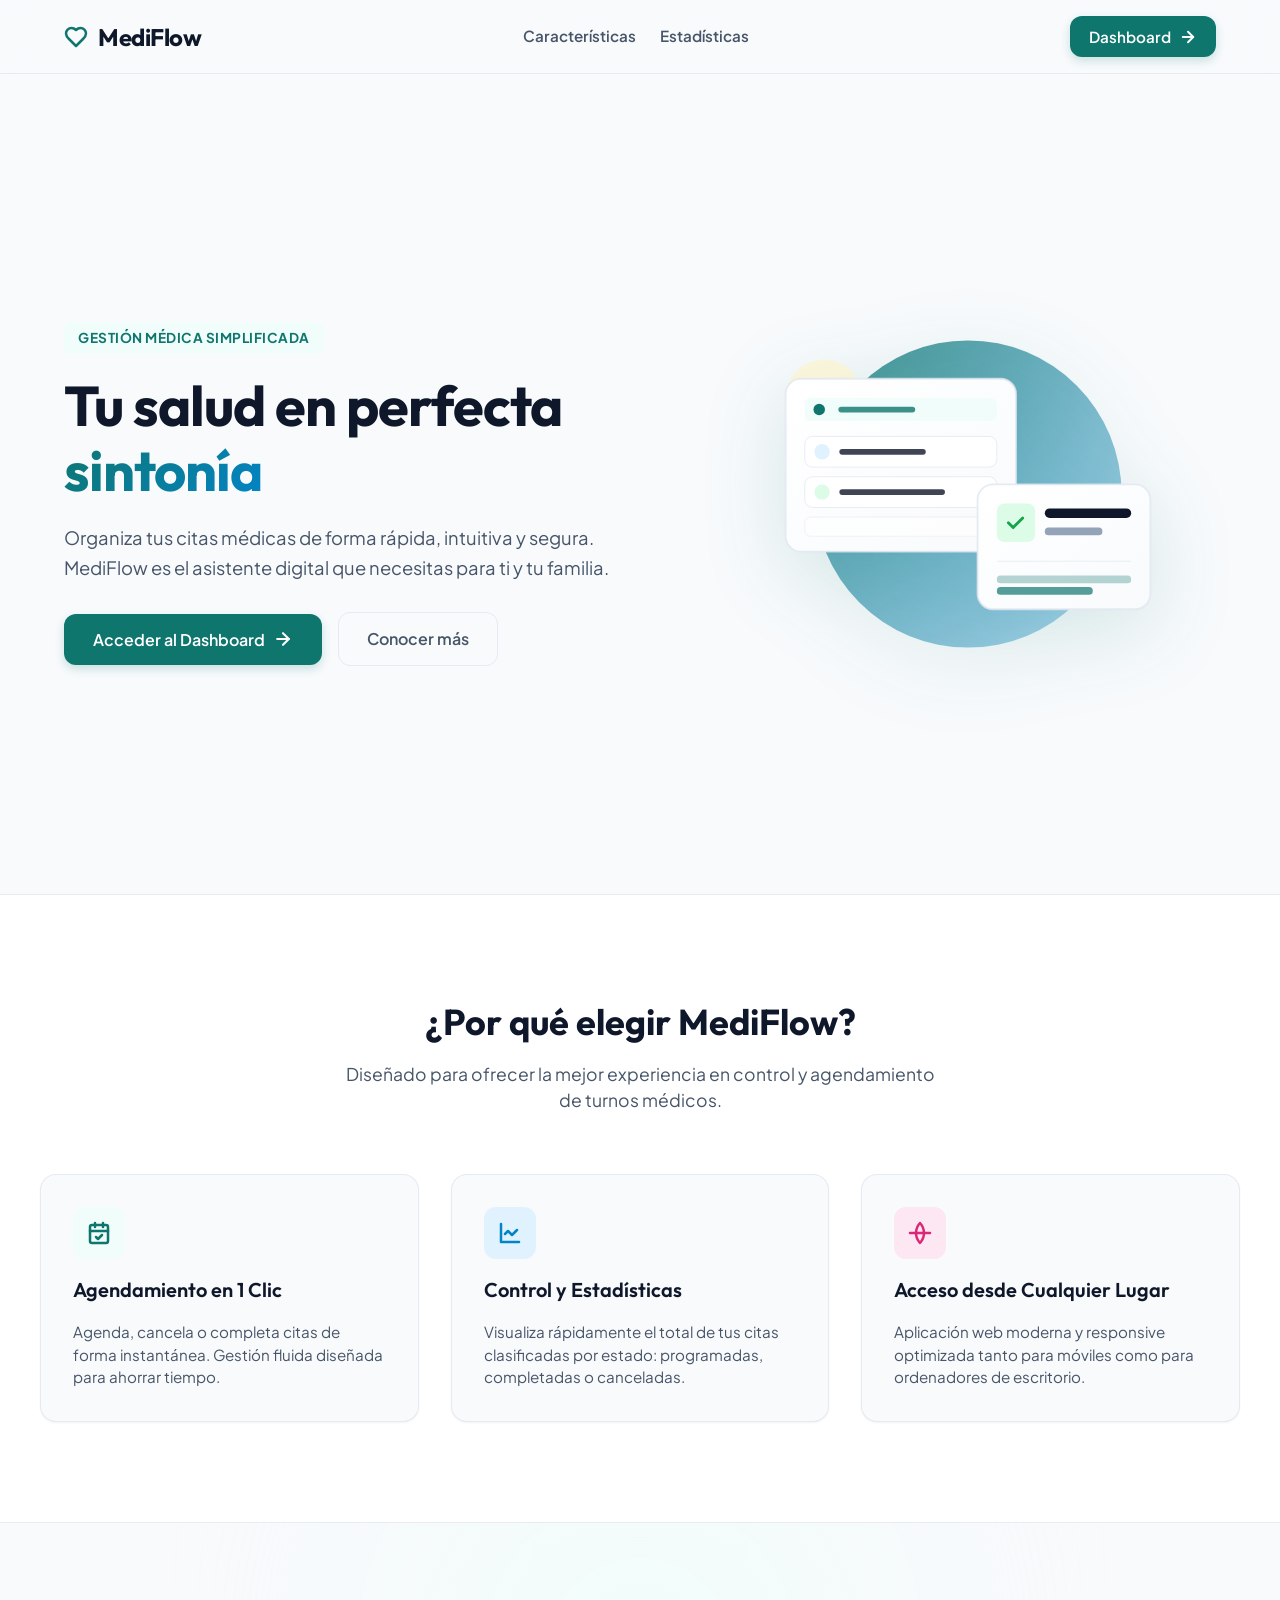
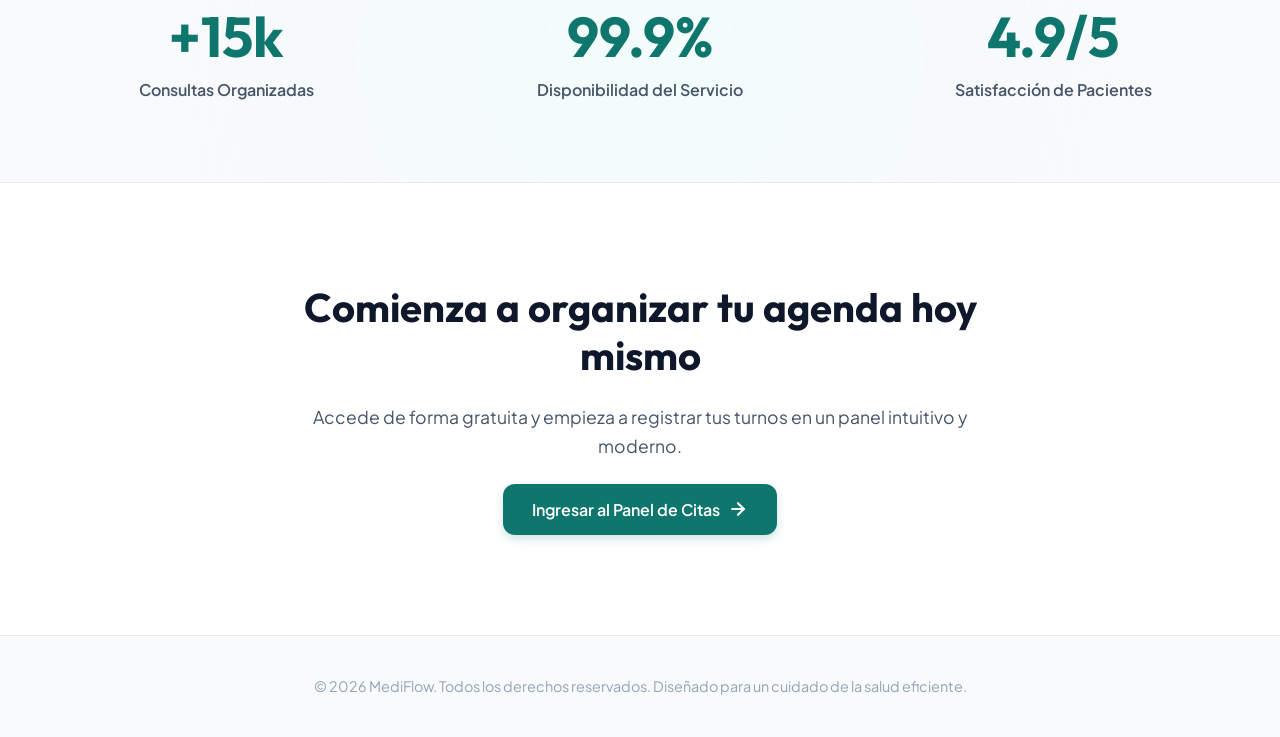
==== commit d75a016c: "Merge 39b53749fa723d115139b97ce3b052f9b69bdd37 into 850d115c8fcfebe0c15e2e89944c4fd305ee8133" ====
--- a/public/index.html
+++ b/public/index.html
@@ -10,22 +10,23 @@
   <link rel="stylesheet" href="styles.css">
 </head>
 <body>
-  <!-- Landing Page View -->
-  <div id="landingView" class="route-view hidden">
-    <!-- Landing Header -->
-    <header class="landing-header">
+  <!-- VIEW: LANDING PAGE -->
+  <div id="landingView" class="view">
+    <!-- Header / Navigation -->
+    <header class="app-header">
       <div class="header-container">
-        <div class="logo">
+        <div class="logo clickable-logo" onclick="navigateTo('/')">
           <svg xmlns="http://www.w3.org/2000/svg" width="24" height="24" viewBox="0 0 24 24" fill="none" stroke="currentColor" stroke-width="2.5" stroke-linecap="round" stroke-linejoin="round" class="logo-icon"><path d="M19 14c1.49-1.46 3-3.21 3-5.5A5.5 5.5 0 0 0 16.5 3c-1.76 0-3 .5-4.5 2-1.5-1.5-2.74-2-4.5-2A5.5 5.5 0 0 0 2 8.5c0 2.3 1.5 4.05 3 5.5l7 7Z"/></svg>
           <h1>MediFlow</h1>
         </div>
         <nav class="landing-nav">
-          <a href="#services" class="nav-link">Servicios</a>
-          <a href="#features" class="nav-link">Beneficios</a>
+          <a href="#features" class="nav-link" onclick="event.preventDefault(); document.getElementById('features').scrollIntoView({ behavior: 'smooth' });">Características</a>
+          <a href="#stats" class="nav-link" onclick="event.preventDefault(); document.getElementById('stats').scrollIntoView({ behavior: 'smooth' });">Estadísticas</a>
         </nav>
-        <div class="header-actions">
-          <a href="/home" class="btn btn-primary btn-go-dashboard">Acceder al Dashboard</a>
-        </div>
+        <button class="btn btn-primary" onclick="navigateTo('/home')">
+          Dashboard
+          <svg xmlns="http://www.w3.org/2000/svg" width="18" height="18" viewBox="0 0 24 24" fill="none" stroke="currentColor" stroke-width="2.5" stroke-linecap="round" stroke-linejoin="round"><path d="M5 12h14"/><path d="m12 5 7 7-7 7"/></svg>
+        </button>
       </div>
     </header>
 
@@ -33,138 +34,165 @@
     <section class="landing-hero">
       <div class="hero-container">
         <div class="hero-content">
-          <span class="badge">Tu salud en armonía, tu tiempo bajo control</span>
-          <h2 class="hero-title">El flujo inteligente para la gestión de tus citas médicas</h2>
-          <p class="hero-description">MediFlow optimiza la programación, seguimiento y control de tus consultas de salud en un entorno premium, intuitivo y responsivo. Diseñado para simplificar tu bienestar.</p>
+          <span class="hero-tag">Gestión Médica Simplificada</span>
+          <h2 class="hero-title">Tu salud en perfecta <span class="gradient-text">sintonía</span></h2>
+          <p class="hero-subtitle">Organiza tus citas médicas de forma rápida, intuitiva y segura. MediFlow es el asistente digital que necesitas para ti y tu familia.</p>
           <div class="hero-actions">
-            <a href="/home" class="btn btn-primary btn-large btn-go-dashboard">
-              Comenzar Ahora
-              <svg xmlns="http://www.w3.org/2000/svg" width="18" height="18" viewBox="0 0 24 24" fill="none" stroke="currentColor" stroke-width="2" stroke-linecap="round" stroke-linejoin="round"><path d="M5 12h14"/><path d="m12 5 7 7-7 7"/></svg>
-            </a>
-            <a href="#features" class="btn btn-secondary btn-large">Saber Más</a>
-          </div>
-        </div>
-        <div class="hero-image-container">
-          <img src="hero_medical_illustration.png" alt="Ilustración Médica MediFlow" class="hero-image">
-        </div>
-      </div>
-    </section>
-
-    <!-- Services Grid Section -->
-    <section id="services" class="landing-services">
-      <div class="section-header">
-        <span class="section-tag">Especialidades</span>
-        <h2 class="section-title">Servicios Médicos a Tu Disposición</h2>
-        <p class="section-subtitle">Gestión centralizada para diversas áreas del cuidado de tu salud con profesionales calificados.</p>
-      </div>
-      <div class="services-container">
-        <div class="service-promo-card" style="--accent-color: #0284c7;">
-          <div class="service-promo-icon icon-blue">
-            <svg xmlns="http://www.w3.org/2000/svg" width="24" height="24" viewBox="0 0 24 24" fill="none" stroke="currentColor" stroke-width="2" stroke-linecap="round" stroke-linejoin="round"><path d="M19 14c1.49-1.46 3-3.21 3-5.5A5.5 5.5 0 0 0 16.5 3c-1.76 0-3 .5-4.5 2-1.5-1.5-2.74-2-4.5-2A5.5 5.5 0 0 0 2 8.5c0 2.3 1.5 4.05 3 5.5l7 7Z"/></svg>
-          </div>
-          <h3>Medicina General</h3>
-          <p>Tu primer paso para un diagnóstico certero y el cuidado continuo de tu bienestar general.</p>
-        </div>
-
-        <div class="service-promo-card" style="--accent-color: #8b5cf6;">
-          <div class="service-promo-icon" style="background-color: rgba(139, 92, 246, 0.15); color: #8b5cf6;">
-            <svg xmlns="http://www.w3.org/2000/svg" width="24" height="24" viewBox="0 0 24 24" fill="none" stroke="currentColor" stroke-width="2" stroke-linecap="round" stroke-linejoin="round"><path d="M12 2v20"/><path d="M17 5H9.5a3.5 3.5 0 0 0 0 7h5a3.5 3.5 0 0 1 0 7H6"/></svg>
-          </div>
-          <h3>Odontología</h3>
-          <p>Tratamientos dentales integrales para mantener tu sonrisa saludable, radiante y protegida.</p>
-        </div>
-
-        <div class="service-promo-card" style="--accent-color: #f97316;">
-          <div class="service-promo-icon" style="background-color: rgba(249, 115, 22, 0.15); color: #f97316;">
-            <svg xmlns="http://www.w3.org/2000/svg" width="24" height="24" viewBox="0 0 24 24" fill="none" stroke="currentColor" stroke-width="2" stroke-linecap="round" stroke-linejoin="round"><path d="M5 3a2 2 0 0 0-2 2v14a2 2 0 0 0 2 2h14a2 2 0 0 0 2-2V5a2 2 0 0 0-2-2H5Zm0 4h14M5 12h14M5 17h14"/></svg>
-          </div>
-          <h3>Pediatría</h3>
-          <p>Cuidado médico con cariño y atención especializada para el crecimiento sano de tus pequeños.</p>
-        </div>
-
-        <div class="service-promo-card" style="--accent-color: #ef4444;">
-          <div class="service-promo-icon icon-red">
-            <svg xmlns="http://www.w3.org/2000/svg" width="24" height="24" viewBox="0 0 24 24" fill="none" stroke="currentColor" stroke-width="2" stroke-linecap="round" stroke-linejoin="round"><path d="M22 12h-4l-3 9L9 3l-3 9H2"/></svg>
-          </div>
-          <h3>Cardiología</h3>
-          <p>Monitoreo, prevención y cuidado avanzado de la salud de tu corazón con tecnología de punta.</p>
-        </div>
-
-        <div class="service-promo-card" style="--accent-color: #ec4899;">
-          <div class="service-promo-icon" style="background-color: rgba(236, 72, 153, 0.15); color: #ec4899;">
-            <svg xmlns="http://www.w3.org/2000/svg" width="24" height="24" viewBox="0 0 24 24" fill="none" stroke="currentColor" stroke-width="2" stroke-linecap="round" stroke-linejoin="round"><path d="M12 22a7 7 0 0 0 5-12.01V5a5 5 0 0 0-10 0v4.99A7 7 0 0 0 12 22Zm0 0V10"/></svg>
-          </div>
-          <h3>Dermatología</h3>
-          <p>Especialistas en diagnosticar y tratar todo tipo de afecciones de la piel, cabello y uñas.</p>
-        </div>
-
-        <div class="service-promo-card" style="--accent-color: #10b981;">
-          <div class="service-promo-icon icon-green">
-            <svg xmlns="http://www.w3.org/2000/svg" width="24" height="24" viewBox="0 0 24 24" fill="none" stroke="currentColor" stroke-width="2" stroke-linecap="round" stroke-linejoin="round"><path d="M12 2a10 10 0 0 0-10 10c0 5.523 4.477 10 10 10s10-4.477 10-10A10 10 0 0 0 12 2Zm1 10h-2V7h2v5Zm0 4h-2v-2h2v2Z"/></svg>
-          </div>
-          <h3>Nutrición</h3>
-          <p>Asesoría personalizada para balancear tu alimentación y alcanzar un estilo de vida saludable.</p>
+            <button class="btn btn-primary btn-lg" onclick="navigateTo('/home')">
+              Acceder al Dashboard
+              <svg xmlns="http://www.w3.org/2000/svg" width="20" height="20" viewBox="0 0 24 24" fill="none" stroke="currentColor" stroke-width="2.5" stroke-linecap="round" stroke-linejoin="round"><path d="M5 12h14"/><path d="m12 5 7 7-7 7"/></svg>
+            </button>
+            <a href="#features" class="btn btn-secondary btn-lg" onclick="event.preventDefault(); document.getElementById('features').scrollIntoView({ behavior: 'smooth' });">Conocer más</a>
+          </div>
+        </div>
+        <div class="hero-graphic">
+          <svg viewBox="0 0 500 400" fill="none" xmlns="http://www.w3.org/2000/svg" class="animated-hero-svg">
+            <defs>
+              <linearGradient id="circleGrad" x1="0%" y1="0%" x2="100%" y2="100%">
+                <stop offset="0%" stop-color="var(--primary-color)" stop-opacity="0.8"/>
+                <stop offset="100%" stop-color="var(--accent-blue)" stop-opacity="0.3"/>
+              </linearGradient>
+              <linearGradient id="cardGrad" x1="0%" y1="0%" x2="100%" y2="100%">
+                <stop offset="0%" stop-color="var(--bg-secondary)"/>
+                <stop offset="100%" stop-color="var(--bg-primary)"/>
+              </linearGradient>
+            </defs>
+            <circle cx="250" cy="200" r="160" fill="url(#circleGrad)" />
+            <circle cx="100" cy="100" r="40" fill="var(--accent-yellow-bg)" opacity="0.6"/>
+            
+            <!-- Calendar Card Mockup -->
+            <g class="svg-floating-card-1">
+              <rect x="60" y="80" width="240" height="180" rx="16" fill="url(#cardGrad)" stroke="var(--border-color)" stroke-width="2" />
+              <!-- Calendar Header -->
+              <rect x="80" y="100" width="200" height="24" rx="6" fill="var(--primary-light)"/>
+              <circle cx="95" cy="112" r="6" fill="var(--primary-color)"/>
+              <rect x="115" y="109" width="80" height="6" rx="3" fill="var(--primary-color)" opacity="0.8"/>
+              
+              <!-- Calendar Items -->
+              <rect x="80" y="140" width="200" height="32" rx="8" fill="var(--bg-secondary)" stroke="var(--border-color)"/>
+              <circle cx="98" cy="156" r="8" fill="var(--accent-blue-bg)"/>
+              <rect x="116" y="153" width="90" height="6" rx="3" fill="var(--text-primary)" opacity="0.8"/>
+              
+              <rect x="80" y="182" width="200" height="32" rx="8" fill="var(--bg-secondary)" stroke="var(--border-color)"/>
+              <circle cx="98" cy="198" r="8" fill="var(--accent-green-bg)"/>
+              <rect x="116" y="195" width="110" height="6" rx="3" fill="var(--text-primary)" opacity="0.8"/>
+
+              <rect x="80" y="224" width="200" height="20" rx="6" fill="var(--bg-secondary)" stroke="var(--border-color)" opacity="0.7"/>
+            </g>
+
+            <!-- Stats/Overlay Mockup -->
+            <g class="svg-floating-card-2">
+              <rect x="260" y="190" width="180" height="130" rx="16" fill="url(#cardGrad)" stroke="var(--border-color)" stroke-width="2" />
+              <rect x="280" y="210" width="40" height="40" rx="8" fill="var(--accent-green-bg)"/>
+              <path d="M292 230L297 235L307 225" stroke="var(--accent-green)" stroke-width="3" stroke-linecap="round" stroke-linejoin="round"/>
+              <rect x="330" y="215" width="90" height="10" rx="5" fill="var(--text-primary)"/>
+              <rect x="330" y="235" width="60" height="8" rx="4" fill="var(--text-muted)"/>
+              
+              <line x1="280" y1="270" x2="420" y2="270" stroke="var(--border-color)" stroke-width="1"/>
+              
+              <rect x="280" y="285" width="140" height="8" rx="4" fill="var(--primary-color)" opacity="0.3"/>
+              <rect x="280" y="297" width="100" height="8" rx="4" fill="var(--primary-color)" opacity="0.7"/>
+            </g>
+          </svg>
         </div>
       </div>
     </section>
 
     <!-- Features Section -->
     <section id="features" class="landing-features">
-      <div class="section-header">
-        <span class="section-tag">Beneficios</span>
-        <h2 class="section-title">¿Por qué elegir MediFlow?</h2>
-        <p class="section-subtitle">Hemos rediseñado la gestión de consultas para ofrecerte la experiencia más fluida y eficiente.</p>
-      </div>
-      <div class="features-grid">
-        <div class="feature-card">
-          <div class="feature-icon icon-blue">
-            <svg xmlns="http://www.w3.org/2000/svg" width="24" height="24" viewBox="0 0 24 24" fill="none" stroke="currentColor" stroke-width="2" stroke-linecap="round" stroke-linejoin="round"><rect width="18" height="18" x="3" y="4" rx="2" ry="2"/><line x1="16" x2="16" y1="2" y2="6"/><line x1="8" x2="8" y1="2" y2="6"/><line x1="3" x2="21" y1="10" y2="10"/></svg>
-          </div>
-          <h3>Agendamiento Veloz</h3>
-          <p>Agendar una nueva cita toma solo segundos con nuestro formulario modal simplificado e intuitivo.</p>
-        </div>
-        <div class="feature-card">
-          <div class="feature-icon icon-green">
-            <svg xmlns="http://www.w3.org/2000/svg" width="24" height="24" viewBox="0 0 24 24" fill="none" stroke="currentColor" stroke-width="2" stroke-linecap="round" stroke-linejoin="round"><path d="M22 11.08V12a10 10 0 1 1-5.93-9.14"/><polyline points="22 4 12 14.01 9 11.01"/></svg>
-          </div>
-          <h3>Control de Estados</h3>
-          <p>Monitorea si tus citas están Programadas, Completadas o Canceladas al instante con colores visuales claros.</p>
-        </div>
-        <div class="feature-card">
-          <div class="feature-icon icon-yellow">
-            <svg xmlns="http://www.w3.org/2000/svg" width="24" height="24" viewBox="0 0 24 24" fill="none" stroke="currentColor" stroke-width="2" stroke-linecap="round" stroke-linejoin="round"><circle cx="12" cy="12" r="10"/><polyline points="12 6 12 12 16 14"/></svg>
-          </div>
-          <h3>Estadísticas en Tiempo Real</h3>
-          <p>El dashboard cuenta con contadores interactivos que se animan dinámicamente cuando el estado de las citas cambia.</p>
+      <div class="section-container">
+        <h3 class="section-title">¿Por qué elegir MediFlow?</h3>
+        <p class="section-subtitle">Diseñado para ofrecer la mejor experiencia en control y agendamiento de turnos médicos.</p>
+        
+        <div class="features-grid">
+          <!-- Card 1 -->
+          <div class="feature-card">
+            <div class="feature-icon icon-teal">
+              <svg xmlns="http://www.w3.org/2000/svg" width="24" height="24" viewBox="0 0 24 24" fill="none" stroke="currentColor" stroke-width="2.5" stroke-linecap="round" stroke-linejoin="round"><rect width="18" height="18" x="3" y="4" rx="2" ry="2"/><line x1="16" x2="16" y1="2" y2="6"/><line x1="8" x2="8" y1="2" y2="6"/><line x1="3" x2="21" y1="10" y2="10"/><path d="m9 16 2 2 4-4"/></svg>
+            </div>
+            <h4>Agendamiento en 1 Clic</h4>
+            <p>Agenda, cancela o completa citas de forma instantánea. Gestión fluida diseñada para ahorrar tiempo.</p>
+          </div>
+
+          <!-- Card 2 -->
+          <div class="feature-card">
+            <div class="feature-icon icon-indigo">
+              <svg xmlns="http://www.w3.org/2000/svg" width="24" height="24" viewBox="0 0 24 24" fill="none" stroke="currentColor" stroke-width="2.5" stroke-linecap="round" stroke-linejoin="round"><path d="M3 3v18h18"/><path d="m19 9-5 5-4-4-3 3"/></svg>
+            </div>
+            <h4>Control y Estadísticas</h4>
+            <p>Visualiza rápidamente el total de tus citas clasificadas por estado: programadas, completadas o canceladas.</p>
+          </div>
+
+          <!-- Card 3 -->
+          <div class="feature-card">
+            <div class="feature-icon icon-pink">
+              <svg xmlns="http://www.w3.org/2000/svg" width="24" height="24" viewBox="0 0 24 24" fill="none" stroke="currentColor" stroke-width="2.5" stroke-linecap="round" stroke-linejoin="round"><path d="M12 2a15.3 15.3 0 0 1 4 10 15.3 15.3 0 0 1-4 10 15.3 15.3 0 0 1-4-10 15.3 15.3 0 0 1 4-10z"/><path d="M2 12h20"/></svg>
+            </div>
+            <h4>Acceso desde Cualquier Lugar</h4>
+            <p>Aplicación web moderna y responsive optimizada tanto para móviles como para ordenadores de escritorio.</p>
+          </div>
         </div>
       </div>
     </section>
 
-    <!-- Footer -->
+    <!-- Stats Section -->
+    <section id="stats" class="landing-stats">
+      <div class="stats-bg-blur"></div>
+      <div class="section-container">
+        <div class="landing-stats-grid">
+          <div class="landing-stat-item">
+            <span class="landing-stat-number">+15k</span>
+            <span class="landing-stat-desc">Consultas Organizadas</span>
+          </div>
+          <div class="landing-stat-item">
+            <span class="landing-stat-number">99.9%</span>
+            <span class="landing-stat-desc">Disponibilidad del Servicio</span>
+          </div>
+          <div class="landing-stat-item">
+            <span class="landing-stat-number">4.9/5</span>
+            <span class="landing-stat-desc">Satisfacción de Pacientes</span>
+          </div>
+        </div>
+      </div>
+    </section>
+
+    <!-- CTA Final Section -->
+    <section class="landing-cta">
+      <div class="cta-container">
+        <h3>Comienza a organizar tu agenda hoy mismo</h3>
+        <p>Accede de forma gratuita y empieza a registrar tus turnos en un panel intuitivo y moderno.</p>
+        <button class="btn btn-primary btn-lg" onclick="navigateTo('/home')">
+          Ingresar al Panel de Citas
+          <svg xmlns="http://www.w3.org/2000/svg" width="20" height="20" viewBox="0 0 24 24" fill="none" stroke="currentColor" stroke-width="2.5" stroke-linecap="round" stroke-linejoin="round"><path d="M5 12h14"/><path d="m12 5 7 7-7 7"/></svg>
+        </button>
+      </div>
+    </section>
+
+    <!-- Landing Footer -->
     <footer class="landing-footer">
       <div class="footer-container">
-        <div class="footer-brand">
-          <svg xmlns="http://www.w3.org/2000/svg" width="24" height="24" viewBox="0 0 24 24" fill="none" stroke="currentColor" stroke-width="2.5" stroke-linecap="round" stroke-linejoin="round" class="logo-icon"><path d="M19 14c1.49-1.46 3-3.21 3-5.5A5.5 5.5 0 0 0 16.5 3c-1.76 0-3 .5-4.5 2-1.5-1.5-2.74-2-4.5-2A5.5 5.5 0 0 0 2 8.5c0 2.3 1.5 4.05 3 5.5l7 7Z"/></svg>
-          <h2>MediFlow</h2>
-        </div>
-        <p class="copyright">&copy; 2026 MediFlow. Todos los derechos reservados. Diseñado para profesionales de la salud.</p>
+        <p>&copy; 2026 MediFlow. Todos los derechos reservados. Diseñado para un cuidado de la salud eficiente.</p>
       </div>
     </footer>
   </div>
 
-  <!-- Dashboard Page View -->
-  <div id="dashboardView" class="route-view hidden">
+  <!-- VIEW: DASHBOARD -->
+  <div id="dashboardView" class="view hidden">
     <!-- Header / Navigation -->
     <header class="app-header">
       <div class="header-container">
-        <div class="logo">
-          <a href="/" class="btn-logo-link">
-            <svg xmlns="http://www.w3.org/2000/svg" width="24" height="24" viewBox="0 0 24 24" fill="none" stroke="currentColor" stroke-width="2.5" stroke-linecap="round" stroke-linejoin="round" class="logo-icon"><path d="M19 14c1.49-1.46 3-3.21 3-5.5A5.5 5.5 0 0 0 16.5 3c-1.76 0-3 .5-4.5 2-1.5-1.5-2.74-2-4.5-2A5.5 5.5 0 0 0 2 8.5c0 2.3 1.5 4.05 3 5.5l7 7Z"/></svg>
-            <h1>MediFlow</h1>
+        <div class="logo clickable-logo" onclick="navigateTo('/')">
+          <svg xmlns="http://www.w3.org/2000/svg" width="24" height="24" viewBox="0 0 24 24" fill="none" stroke="currentColor" stroke-width="2.5" stroke-linecap="round" stroke-linejoin="round" class="logo-icon"><path d="M19 14c1.49-1.46 3-3.21 3-5.5A5.5 5.5 0 0 0 16.5 3c-1.76 0-3 .5-4.5 2-1.5-1.5-2.74-2-4.5-2A5.5 5.5 0 0 0 2 8.5c0 2.3 1.5 4.05 3 5.5l7 7Z"/></svg>
+          <h1>MediFlow</h1>
+        </div>
+        <nav class="dashboard-nav">
+          <a href="/" class="nav-link" onclick="event.preventDefault(); navigateTo('/')">
+            <svg xmlns="http://www.w3.org/2000/svg" width="18" height="18" viewBox="0 0 24 24" fill="none" stroke="currentColor" stroke-width="2" stroke-linecap="round" stroke-linejoin="round" style="margin-right: 4px; vertical-align: middle;"><path d="m3 9 9-7 9 7v11a2 2 0 0 1-2 2H5a2 2 0 0 1-2-2z"/><polyline points="9 22 9 12 15 12 15 22"/></svg>
+            Inicio
           </a>
-        </div>
+        </nav>
         <button class="btn btn-primary" id="btnOpenNewAppointment" aria-haspopup="dialog">
-          <svg xmlns="http://www.w3.org/2000/svg" width="18" height="18" viewBox="0 0 24 24" fill="none" stroke="currentColor" stroke-width="2" stroke-linecap="round" stroke-linejoin="round"><path d="M5 12h14"/><path d="M12 5v14"/></svg>
+          <svg xmlns="http://www.w3.org/2000/svg" width="18" height="18" viewBox="0 0 24 24" fill="none" stroke="currentColor" stroke-width="2.5" stroke-linecap="round" stroke-linejoin="round"><path d="M5 12h14"/><path d="M12 5v14"/></svg>
           Nueva Cita
         </button>
       </div>
--- a/public/styles.css
+++ b/public/styles.css
@@ -725,182 +725,155 @@
   to { transform: translateX(0); opacity: 1; }
 }
 
-/* SPA Route Views styling */
-.route-view {
-  animation: fade-in 0.4s ease-out;
-}
-
-.route-view.hidden {
-  display: none !important;
-}
-
-/* Logo links resets */
-.btn-logo-link {
-  display: flex;
-  align-items: center;
-  gap: 10px;
-  text-decoration: none;
-  color: inherit;
-}
-
-/* Landing Page Specific Header */
-.landing-header {
-  position: sticky;
-  top: 0;
-  z-index: 10;
-  background-color: rgba(248, 250, 252, 0.7);
-  backdrop-filter: var(--glass-blur);
-  -webkit-backdrop-filter: var(--glass-blur);
-  border-bottom: 1px solid var(--border-color);
-  transition: background-color 0.3s ease, border-color 0.3s ease;
-}
-
-@media (prefers-color-scheme: dark) {
-  .landing-header {
-    background-color: rgba(11, 15, 25, 0.7);
-  }
-}
-
-.landing-nav {
+/* ----------------------------------------------------
+   Landing Page Styles
+   ---------------------------------------------------- */
+.clickable-logo {
+  cursor: pointer;
+  transition: opacity 0.2s ease;
+}
+
+.clickable-logo:hover {
+  opacity: 0.85;
+}
+
+.view {
+  animation: fade-in 0.35s ease-out;
+}
+
+.landing-nav, .dashboard-nav {
   display: flex;
   gap: 24px;
+  align-items: center;
 }
 
 .nav-link {
   font-family: var(--font-body);
   font-weight: 600;
+  color: var(--text-secondary);
+  text-decoration: none;
   font-size: 0.95rem;
-  color: var(--text-secondary);
-  text-decoration: none;
   transition: color 0.2s ease;
-  position: relative;
-  padding: 4px 0;
 }
 
 .nav-link:hover {
   color: var(--primary-color);
 }
 
-.nav-link::after {
-  content: '';
-  position: absolute;
-  bottom: 0;
-  left: 0;
-  width: 0;
-  height: 2px;
-  background-color: var(--primary-color);
-  transition: width 0.25s ease-out;
-}
-
-.nav-link:hover::after {
-  width: 100%;
-}
-
-/* Landing Hero */
 .landing-hero {
-  position: relative;
-  overflow: hidden;
-  padding: 60px 0;
-  background: radial-gradient(circle at 90% 10%, var(--primary-light) 0%, transparent 60%);
-}
-
-.hero-container {
+  padding: 80px 24px 60px 24px;
   max-width: 1200px;
   margin: 0 auto;
-  padding: 0 24px;
+  min-height: calc(100vh - 80px);
+  display: flex;
+  align-items: center;
+}
+
+.hero-container {
   display: grid;
   grid-template-columns: 1.1fr 0.9fr;
   gap: 48px;
   align-items: center;
+  width: 100%;
 }
 
 .hero-content {
   display: flex;
   flex-direction: column;
   align-items: flex-start;
-}
-
-.badge {
+  gap: 20px;
+}
+
+.hero-tag {
   background-color: var(--primary-light);
   color: var(--primary-color);
-  border: 1px solid var(--border-color);
+  padding: 6px 14px;
+  border-radius: var(--border-radius-sm);
   font-size: 0.85rem;
-  font-weight: 600;
-  padding: 6px 14px;
-  border-radius: 9999px;
-  margin-bottom: 24px;
-  display: inline-flex;
+  font-weight: 700;
+  text-transform: uppercase;
+  letter-spacing: 0.5px;
 }
 
 .hero-title {
   font-family: var(--font-title);
-  font-size: 3rem;
+  font-size: 3.5rem;
   font-weight: 700;
   line-height: 1.15;
-  margin-bottom: 20px;
-  background: linear-gradient(135deg, var(--text-primary) 30%, var(--primary-color) 100%);
+  letter-spacing: -1px;
+  color: var(--text-primary);
+}
+
+.hero-title .gradient-text {
+  background: linear-gradient(135deg, var(--primary-color), var(--accent-blue));
   -webkit-background-clip: text;
   -webkit-text-fill-color: transparent;
-  letter-spacing: -1px;
-}
-
-.hero-description {
-  font-size: 1.1rem;
+}
+
+.hero-subtitle {
+  font-size: 1.15rem;
   color: var(--text-secondary);
   line-height: 1.6;
-  margin-bottom: 32px;
-  max-width: 540px;
 }
 
 .hero-actions {
   display: flex;
   gap: 16px;
-  flex-wrap: wrap;
-}
-
-.btn-large {
-  padding: 12px 24px;
+  margin-top: 10px;
+  align-items: center;
+}
+
+.btn-lg {
+  padding: 14px 28px;
   font-size: 1rem;
-}
-
-.hero-image-container {
+  border-radius: var(--border-radius-md);
+}
+
+.hero-graphic {
   display: flex;
   justify-content: center;
   align-items: center;
   position: relative;
 }
 
-.hero-image {
-  max-width: 100%;
+.animated-hero-svg {
+  width: 100%;
+  max-width: 480px;
   height: auto;
-  border-radius: var(--border-radius-xl);
-  box-shadow: var(--shadow-premium);
-  animation: float 6s ease-in-out infinite;
-}
-
-@keyframes float {
-  0% { transform: translateY(0px); }
+  filter: drop-shadow(0 20px 40px rgba(15, 118, 110, 0.15));
+}
+
+/* SVG floating animations */
+.svg-floating-card-1 {
+  animation: float-card-1 6s infinite ease-in-out;
+}
+
+.svg-floating-card-2 {
+  animation: float-card-2 6s infinite ease-in-out;
+}
+
+@keyframes float-card-1 {
+  0%, 100% { transform: translateY(0); }
   50% { transform: translateY(-12px); }
-  100% { transform: translateY(0px); }
-}
-
-/* Sections Global Headers */
-.section-header {
+}
+
+@keyframes float-card-2 {
+  0%, 100% { transform: translateY(0); }
+  50% { transform: translateY(12px); }
+}
+
+.landing-features {
+  padding: 100px 24px;
+  background-color: var(--bg-secondary);
+  border-top: 1px solid var(--border-color);
+  border-bottom: 1px solid var(--border-color);
+  transition: background-color 0.3s ease, border-color 0.3s ease;
+}
+
+.section-container {
+  max-width: 1200px;
+  margin: 0 auto;
   text-align: center;
-  max-width: 600px;
-  margin: 0 auto 48px auto;
-  display: flex;
-  flex-direction: column;
-  align-items: center;
-  gap: 12px;
-}
-
-.section-tag {
-  color: var(--primary-color);
-  font-weight: 700;
-  text-transform: uppercase;
-  font-size: 0.8rem;
-  letter-spacing: 1.5px;
 }
 
 .section-title {
@@ -908,136 +881,60 @@
   font-size: 2.25rem;
   font-weight: 700;
   color: var(--text-primary);
-  letter-spacing: -0.5px;
+  margin-bottom: 12px;
 }
 
 .section-subtitle {
-  color: var(--text-secondary);
-  font-size: 1.05rem;
-  line-height: 1.5;
-}
-
-/* Services section */
-.landing-services {
-  padding: 80px 24px;
-  max-width: 1200px;
-  margin: 0 auto;
-}
-
-.services-container {
+  font-size: 1.1rem;
+  color: var(--text-secondary);
+  max-width: 600px;
+  margin: 0 auto 60px auto;
+}
+
+.features-grid {
   display: grid;
-  grid-template-columns: repeat(auto-fit, minmax(320px, 1fr));
-  gap: 28px;
-}
-
-.service-promo-card {
-  background-color: var(--bg-card);
-  backdrop-filter: var(--glass-blur);
-  -webkit-backdrop-filter: var(--glass-blur);
+  grid-template-columns: repeat(auto-fit, minmax(280px, 1fr));
+  gap: 32px;
+  text-align: left;
+}
+
+.feature-card {
+  background-color: var(--bg-primary);
   border: 1px solid var(--border-color);
   border-radius: var(--border-radius-lg);
   padding: 32px;
+  box-shadow: var(--shadow-sm);
+  transition: all 0.3s cubic-bezier(0.4, 0, 0.2, 1);
   display: flex;
   flex-direction: column;
   gap: 16px;
-  box-shadow: var(--shadow-md);
-  transition: all 0.3s cubic-bezier(0.4, 0, 0.2, 1);
-  position: relative;
-  overflow: hidden;
-}
-
-.service-promo-card:hover {
-  transform: translateY(-6px);
+}
+
+.feature-card:hover {
+  transform: translateY(-8px);
   box-shadow: var(--shadow-premium);
   background-color: var(--bg-card-hover);
-  border-color: var(--accent-color);
-}
-
-.service-promo-card::before {
-  content: '';
-  position: absolute;
-  top: 0;
-  left: 0;
-  width: 100%;
-  height: 3px;
-  background-color: var(--accent-color);
-  opacity: 0;
-  transition: opacity 0.3s ease;
-}
-
-.service-promo-card:hover::before {
-  opacity: 1;
-}
-
-.service-promo-icon {
+  border-color: var(--primary-color);
+}
+
+.feature-icon {
   width: 52px;
   height: 52px;
   border-radius: var(--border-radius-md);
   display: flex;
   align-items: center;
   justify-content: center;
-  margin-bottom: 4px;
-}
-
-.service-promo-card h3 {
-  font-family: var(--font-title);
-  font-size: 1.3rem;
-  font-weight: 600;
-  color: var(--text-primary);
-}
-
-.service-promo-card p {
-  color: var(--text-secondary);
-  font-size: 0.95rem;
-  line-height: 1.5;
-}
-
-/* Features section */
-.landing-features {
-  padding: 80px 24px;
-  background-color: var(--bg-secondary);
-  border-top: 1px solid var(--border-color);
-  border-bottom: 1px solid var(--border-color);
-}
+}
+
+.icon-teal { background-color: var(--primary-light); color: var(--primary-color); }
+.icon-indigo { background-color: var(--accent-blue-bg); color: var(--accent-blue); }
+.icon-pink { background-color: #fce7f3; color: #db2777; }
 
 @media (prefers-color-scheme: dark) {
-  .landing-features {
-    background-color: rgba(17, 24, 39, 0.4);
-  }
-}
-
-.features-grid {
-  max-width: 1200px;
-  margin: 0 auto;
-  display: grid;
-  grid-template-columns: repeat(auto-fit, minmax(300px, 1fr));
-  gap: 32px;
-}
-
-.feature-card {
-  display: flex;
-  flex-direction: column;
-  align-items: flex-start;
-  gap: 16px;
-  padding: 24px;
-  border-radius: var(--border-radius-lg);
-  transition: background-color 0.2s ease;
-}
-
-.feature-card:hover {
-  background-color: var(--primary-light);
-}
-
-.feature-icon {
-  width: 48px;
-  height: 48px;
-  border-radius: var(--border-radius-md);
-  display: flex;
-  align-items: center;
-  justify-content: center;
-}
-
-.feature-card h3 {
+  .icon-pink { background-color: rgba(219, 39, 119, 0.15); color: #f472b6; }
+}
+
+.feature-card h4 {
   font-family: var(--font-title);
   font-size: 1.25rem;
   font-weight: 600;
@@ -1045,51 +942,110 @@
 }
 
 .feature-card p {
-  color: var(--text-secondary);
   font-size: 0.95rem;
+  color: var(--text-secondary);
+  line-height: 1.5;
+}
+
+.landing-stats {
+  padding: 80px 24px;
+  position: relative;
+  overflow: hidden;
+}
+
+.stats-bg-blur {
+  position: absolute;
+  top: 50%;
+  left: 50%;
+  transform: translate(-50%, -50%);
+  width: 400px;
+  height: 400px;
+  background-color: var(--primary-light);
+  filter: blur(120px);
+  z-index: 0;
+  border-radius: 50%;
+  pointer-events: none;
+}
+
+.landing-stats-grid {
+  display: grid;
+  grid-template-columns: repeat(auto-fit, minmax(200px, 1fr));
+  gap: 40px;
+  text-align: center;
+  position: relative;
+  z-index: 1;
+}
+
+.landing-stat-item {
+  display: flex;
+  flex-direction: column;
+  gap: 8px;
+}
+
+.landing-stat-number {
+  font-family: var(--font-title);
+  font-size: 3.5rem;
+  font-weight: 700;
+  color: var(--primary-color);
+  line-height: 1.2;
+}
+
+.landing-stat-desc {
+  font-size: 1rem;
+  font-weight: 600;
+  color: var(--text-secondary);
+}
+
+.landing-cta {
+  padding: 100px 24px;
+  background-color: var(--bg-secondary);
+  border-top: 1px solid var(--border-color);
+  text-align: center;
+  transition: background-color 0.3s ease, border-color 0.3s ease;
+}
+
+.cta-container {
+  max-width: 700px;
+  margin: 0 auto;
+  display: flex;
+  flex-direction: column;
+  align-items: center;
+  gap: 24px;
+}
+
+.landing-cta h3 {
+  font-family: var(--font-title);
+  font-size: 2.5rem;
+  font-weight: 700;
+  color: var(--text-primary);
+  line-height: 1.2;
+}
+
+.landing-cta p {
+  font-size: 1.1rem;
+  color: var(--text-secondary);
   line-height: 1.6;
 }
 
-/* Footer Section */
 .landing-footer {
-  padding: 48px 24px;
+  padding: 40px 24px;
+  background-color: var(--bg-primary);
   border-top: 1px solid var(--border-color);
-}
-
-.footer-container {
-  max-width: 1200px;
-  margin: 0 auto;
-  display: flex;
-  justify-content: space-between;
-  align-items: center;
-  flex-wrap: wrap;
-  gap: 24px;
-}
-
-.footer-brand {
-  display: flex;
-  align-items: center;
-  gap: 10px;
-}
-
-.footer-brand h2 {
-  font-family: var(--font-title);
-  font-size: 1.35rem;
-  font-weight: 700;
-  color: var(--text-primary);
-}
-
-.copyright {
-  font-size: 0.85rem;
+  text-align: center;
+  transition: background-color 0.3s ease, border-color 0.3s ease;
+}
+
+.footer-container p {
+  font-size: 0.9rem;
   color: var(--text-muted);
 }
 
-/* Responsive Overrides */
-@media (max-width: 968px) {
+/* Responsive styles for Landing page */
+@media (max-width: 900px) {
   .hero-container {
     grid-template-columns: 1fr;
-    gap: 40px;
     text-align: center;
+    gap: 32px;
   }
   
   .hero-content {
@@ -1097,34 +1053,28 @@
   }
   
   .hero-title {
-    font-size: 2.5rem;
+    font-size: 2.75rem;
   }
   
-  .hero-description {
-    margin: 0 auto 24px auto;
+  .animated-hero-svg {
+    max-width: 360px;
   }
   
-  .hero-actions {
-    justify-content: center;
+  .landing-hero {
+    padding: 40px 24px;
   }
-  
-  .hero-image-container {
-    max-width: 500px;
-    margin: 0 auto;
-  }
-}
-
-@media (max-width: 640px) {
+}
+
+@media (max-width: 600px) {
   .landing-nav {
     display: none;
   }
   
-  .footer-container {
-    flex-direction: column;
-    text-align: center;
+  .landing-cta h3 {
+    font-size: 2rem;
   }
   
-  .section-title {
-    font-size: 1.85rem;
+  .landing-stat-number {
+    font-size: 2.75rem;
   }
 }
